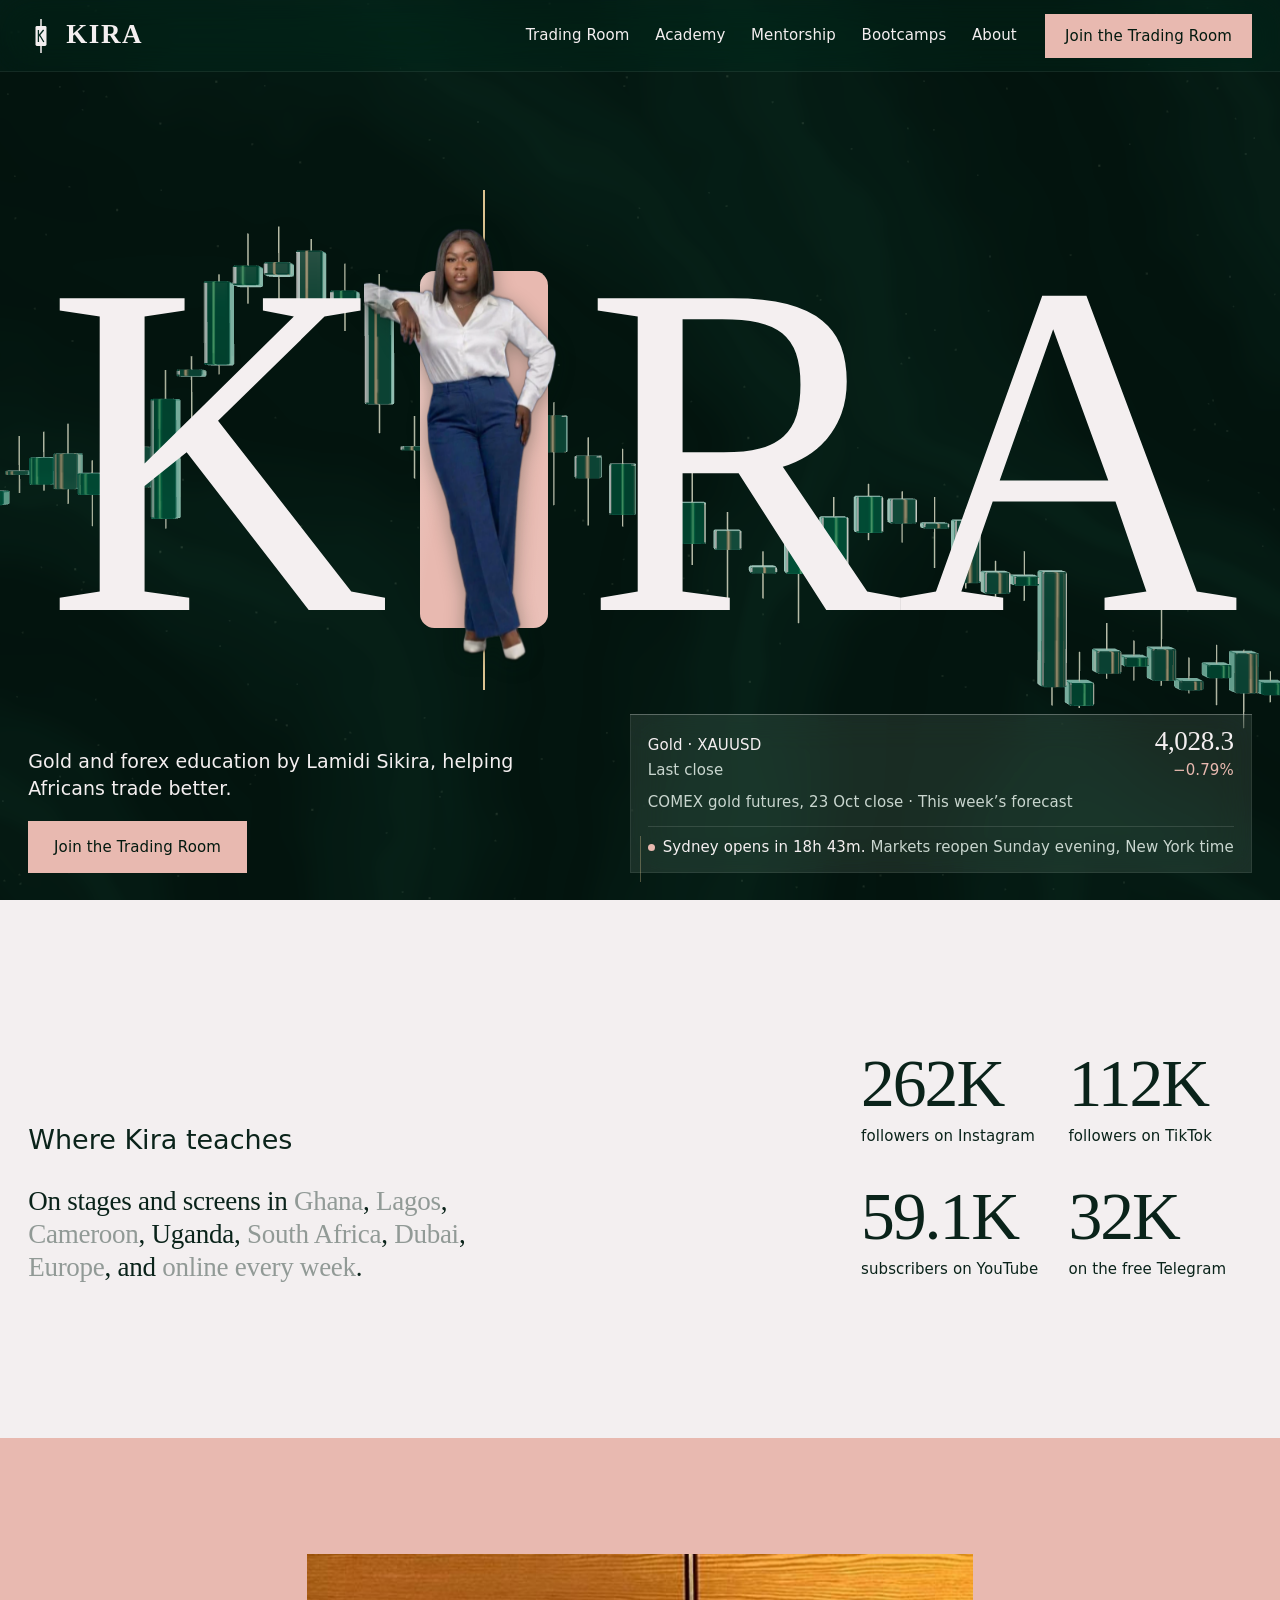
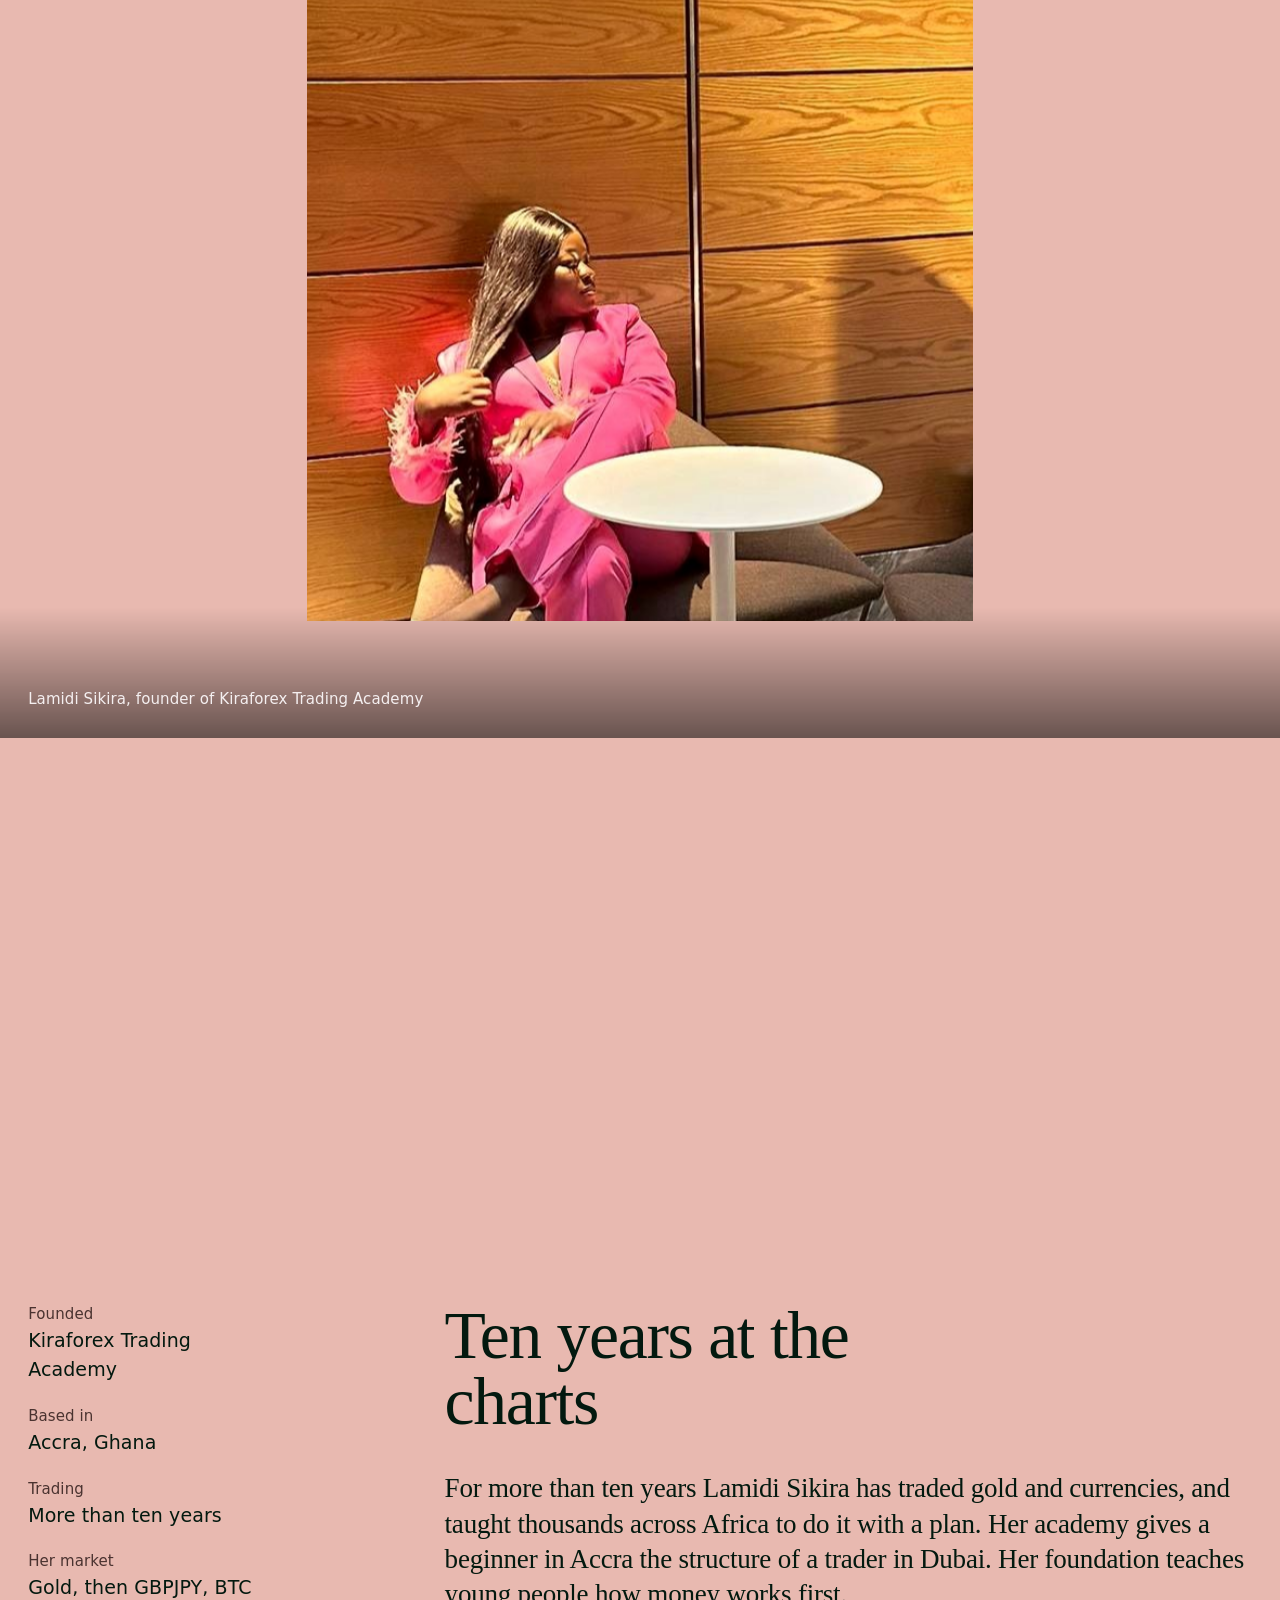
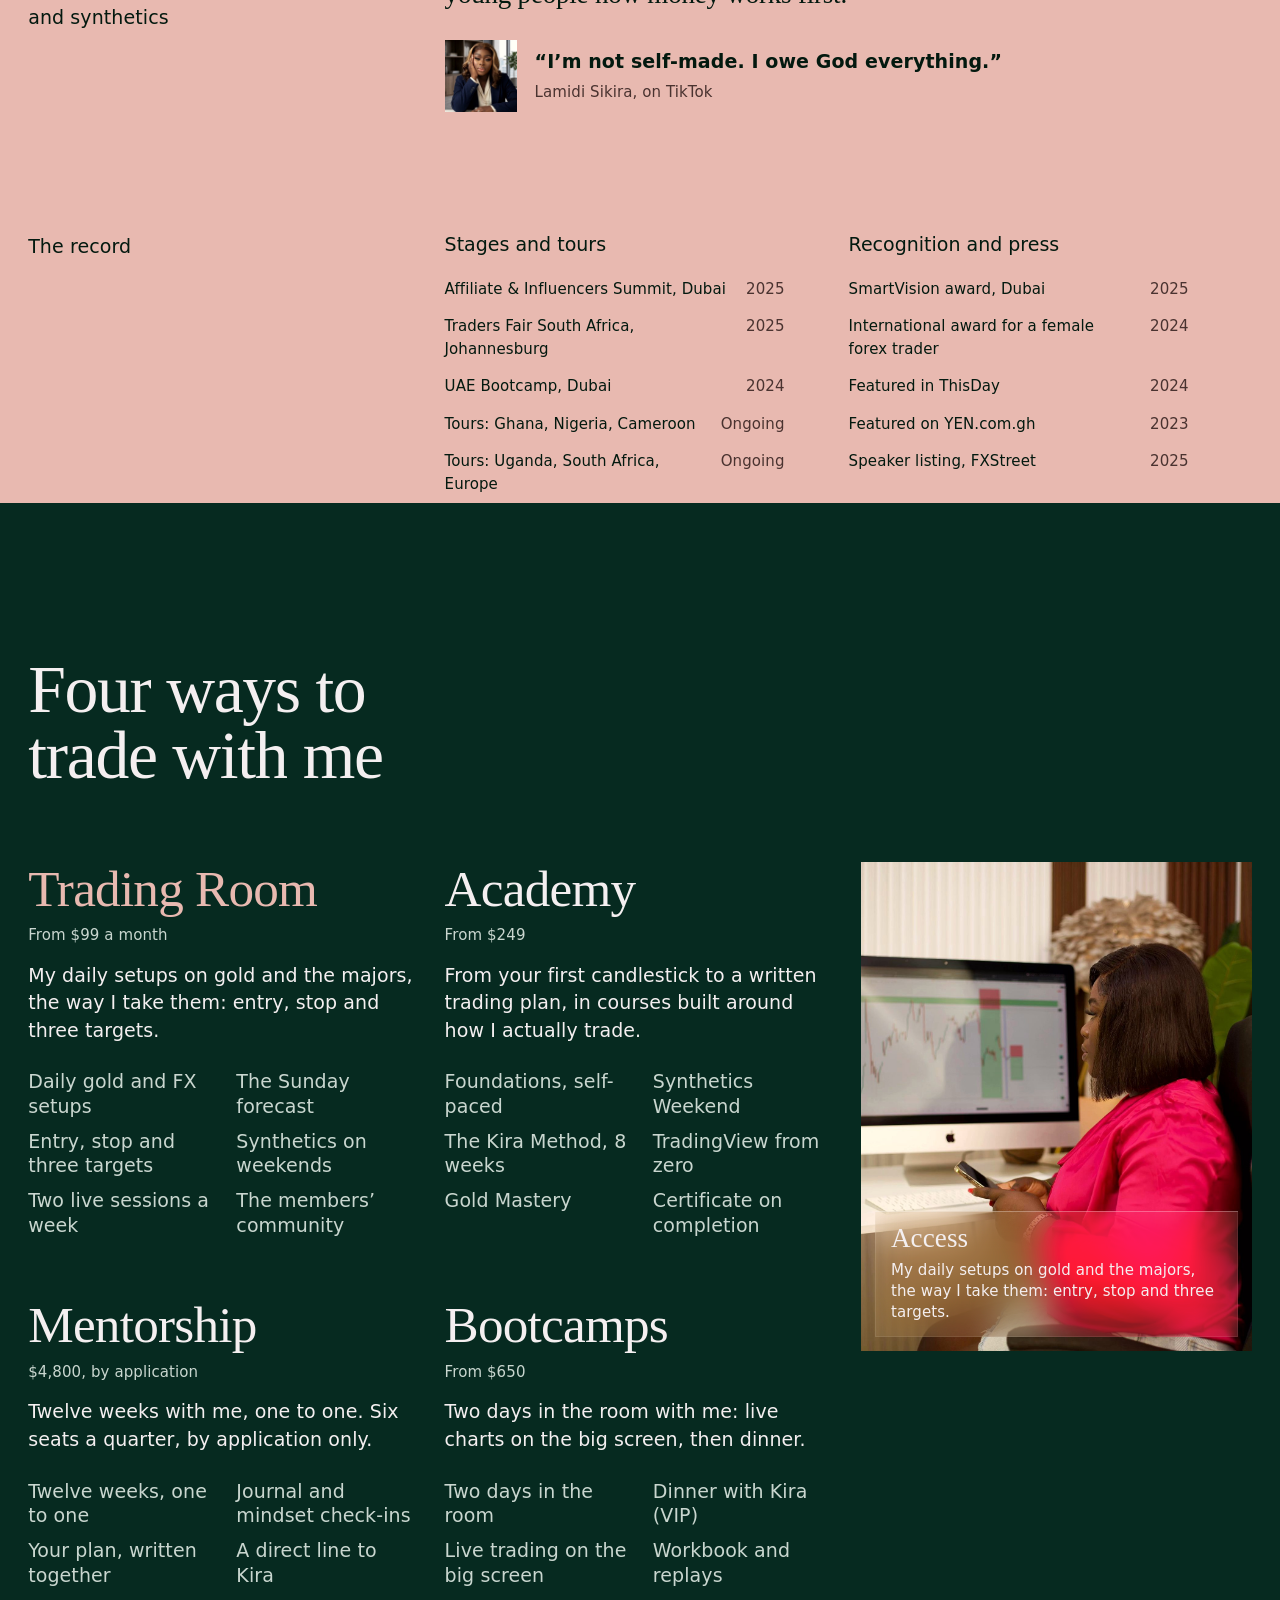
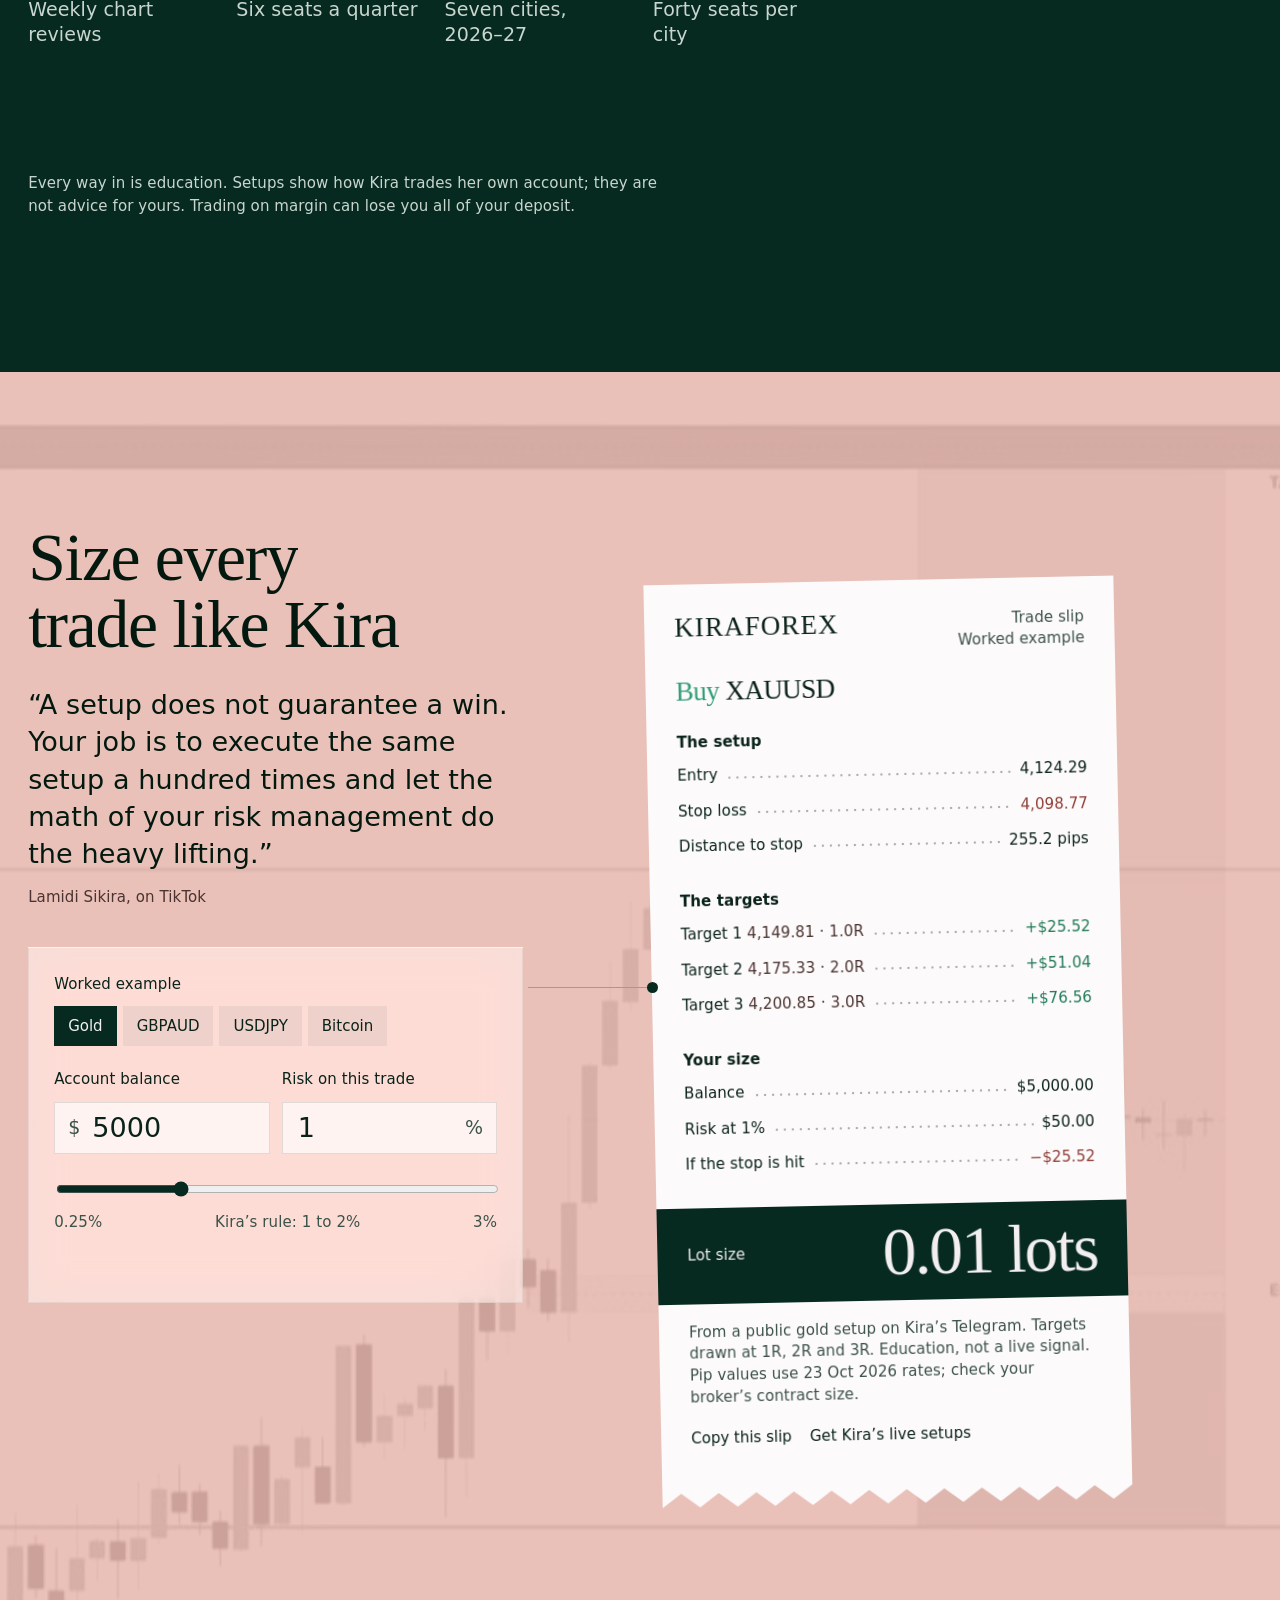
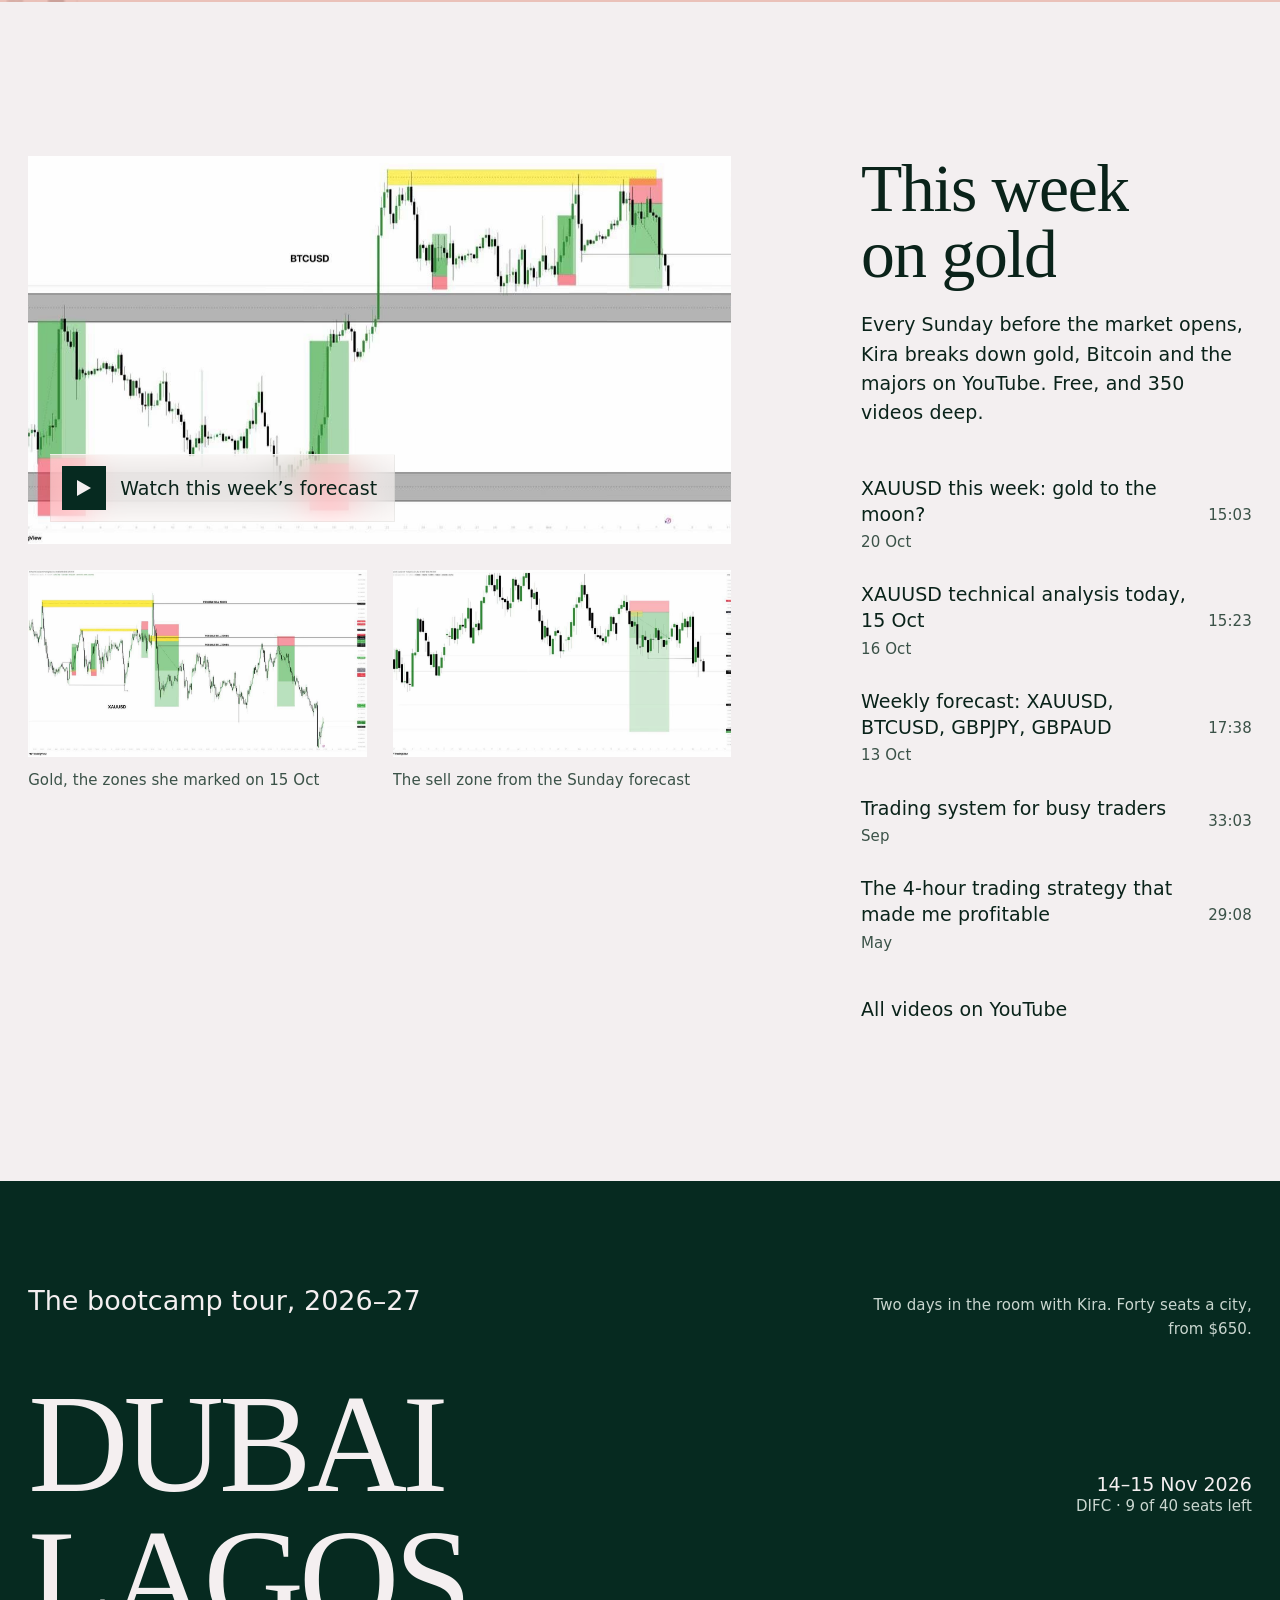
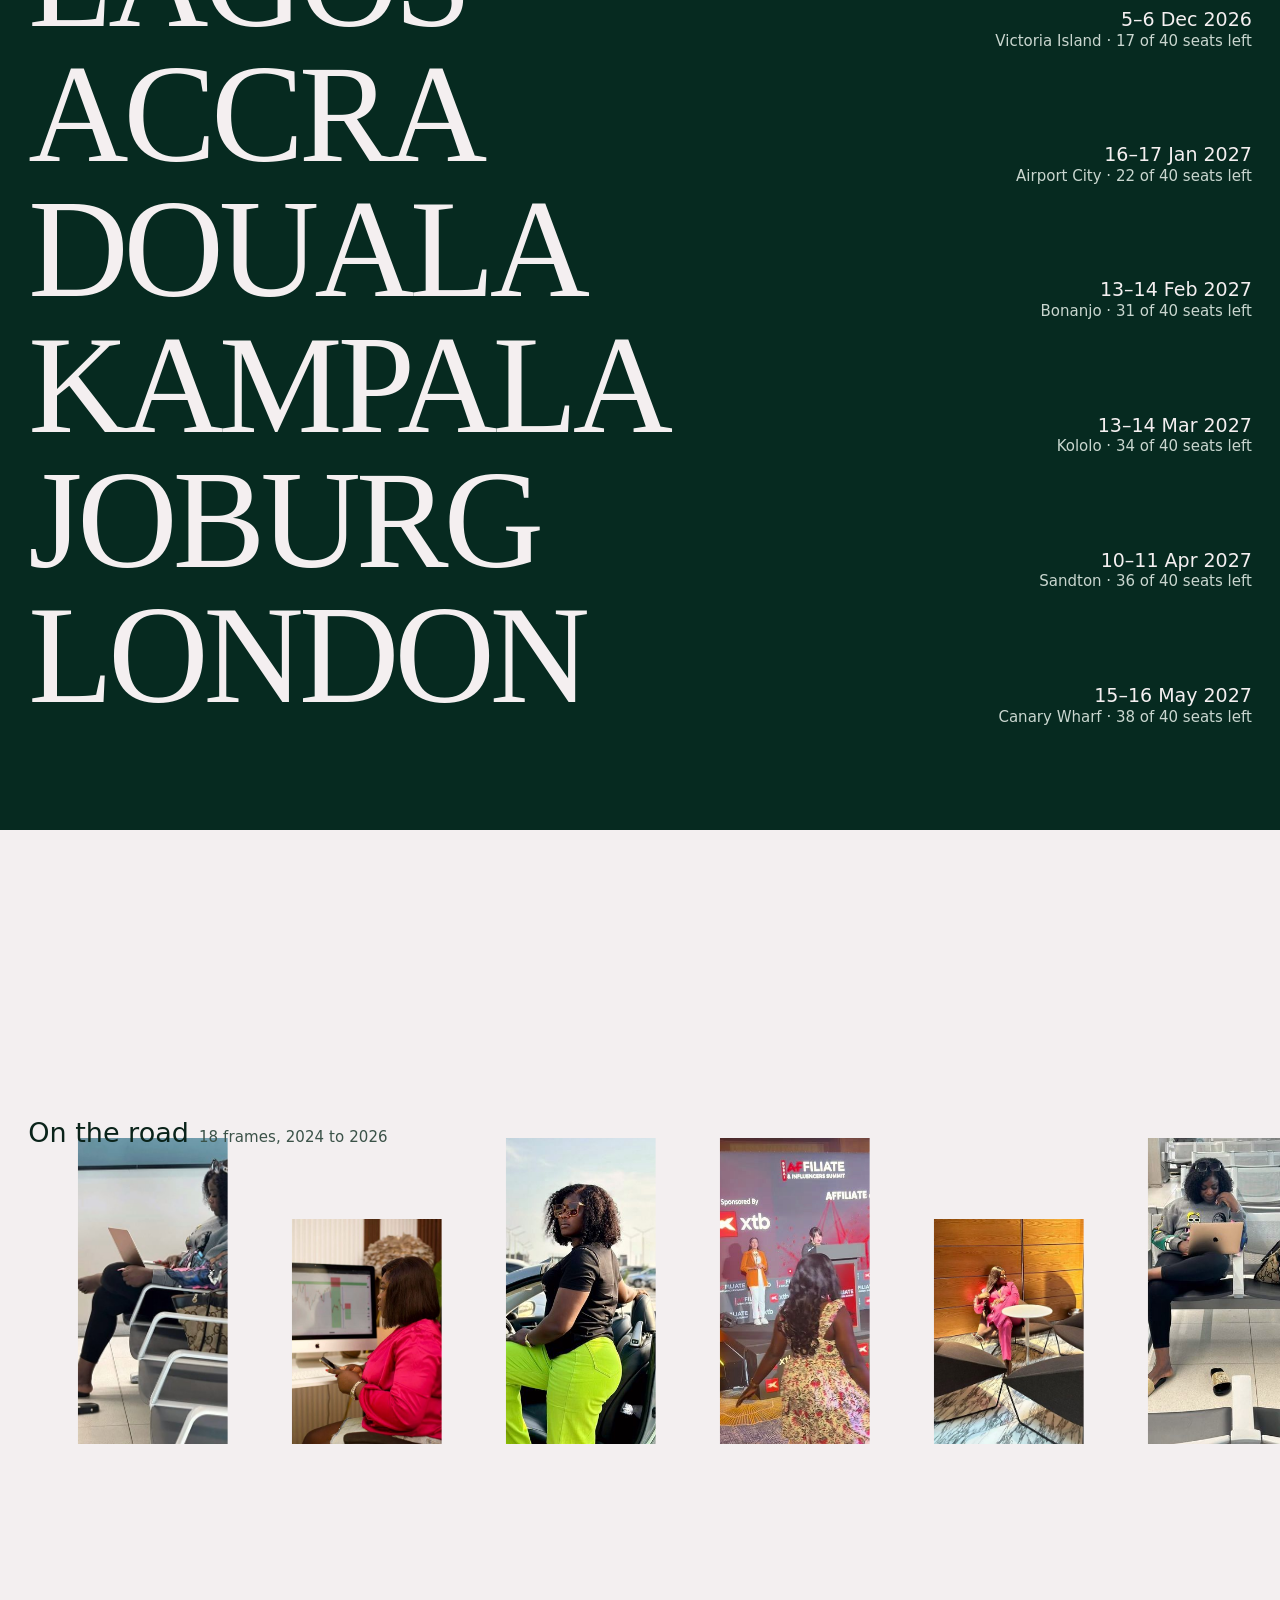
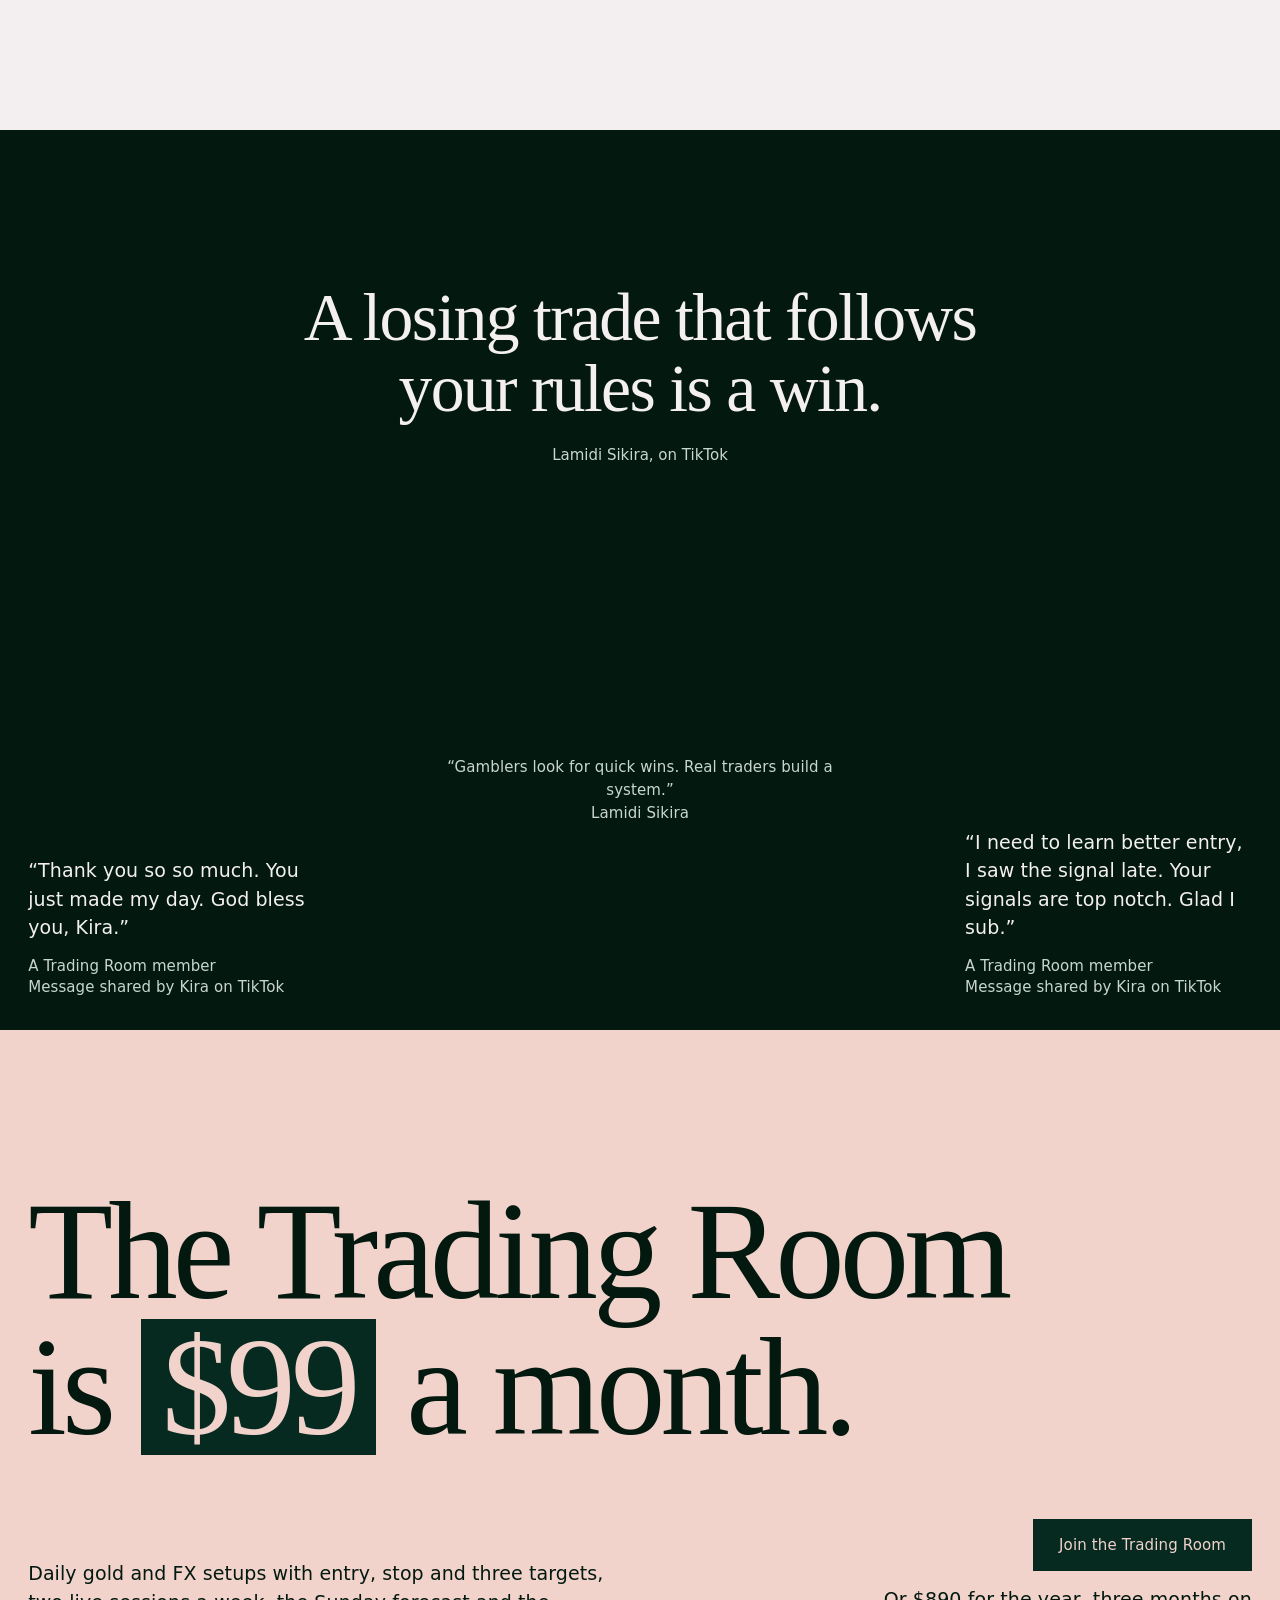
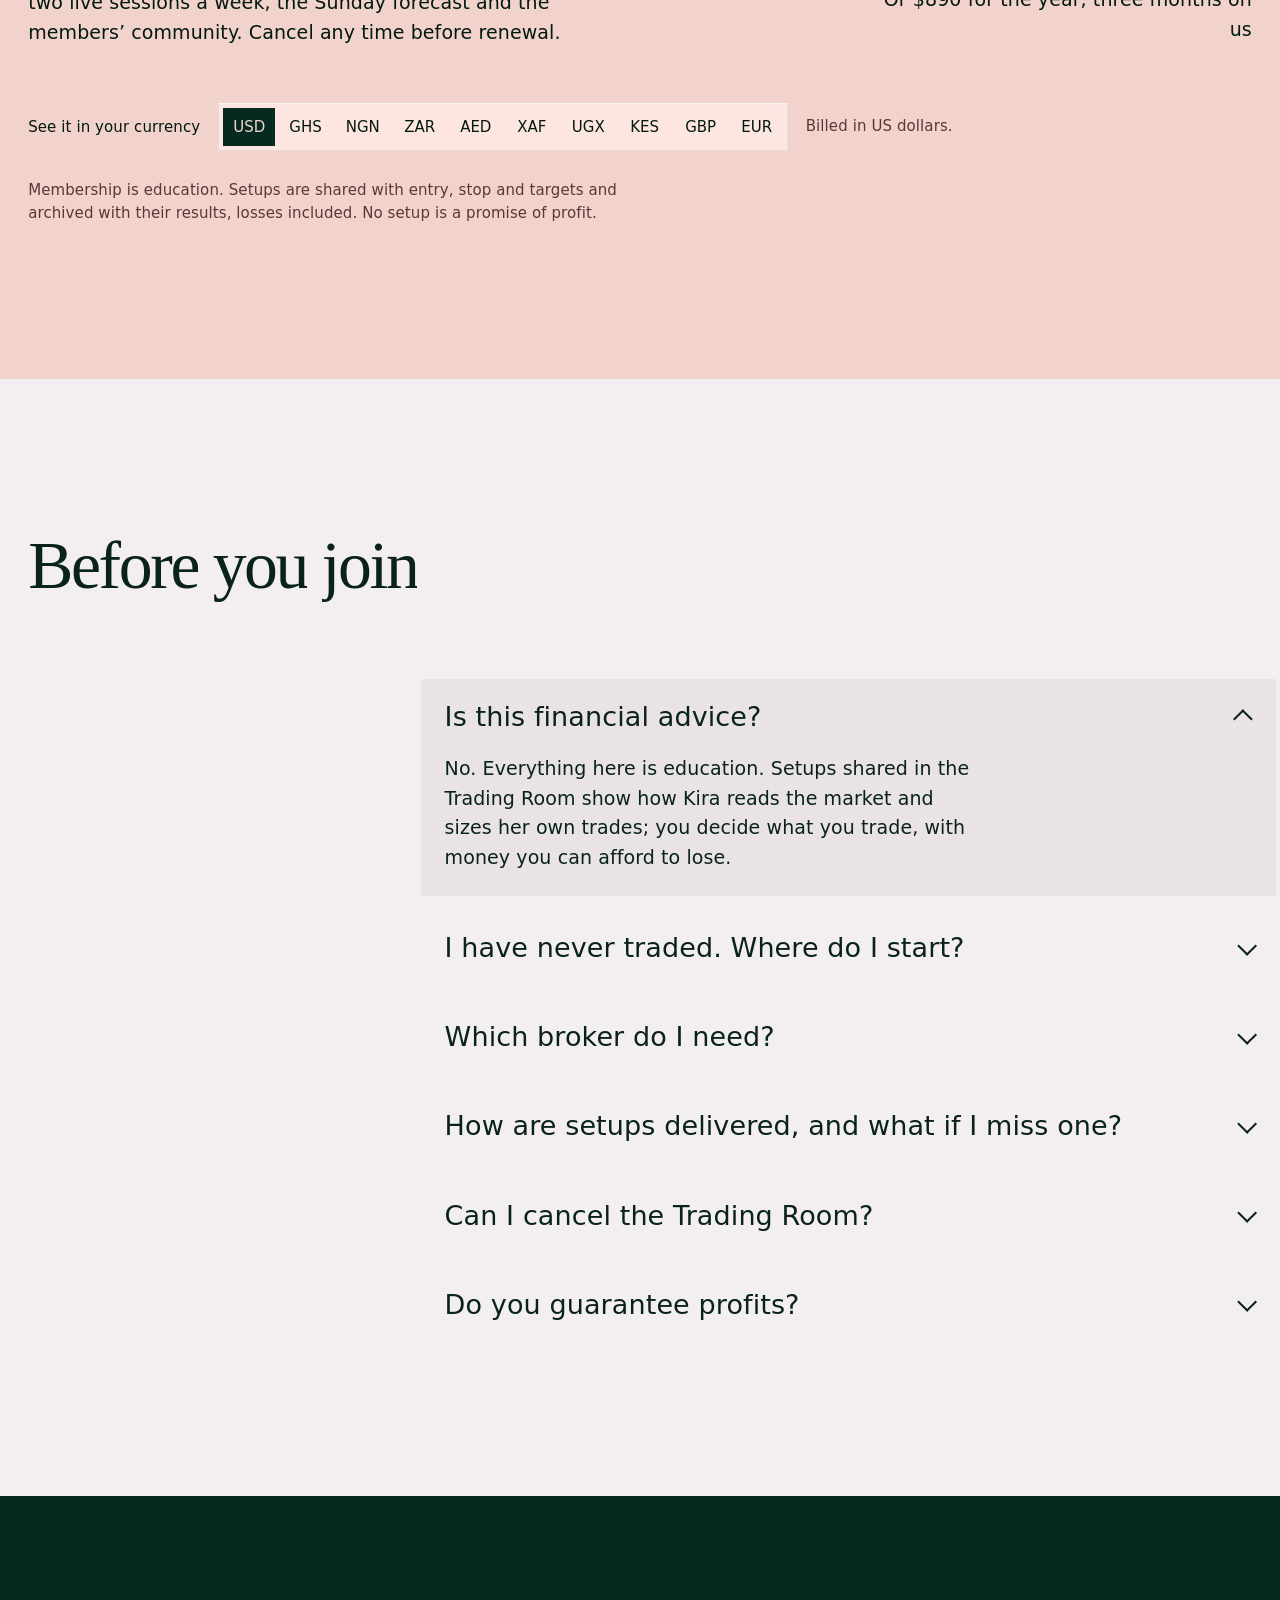
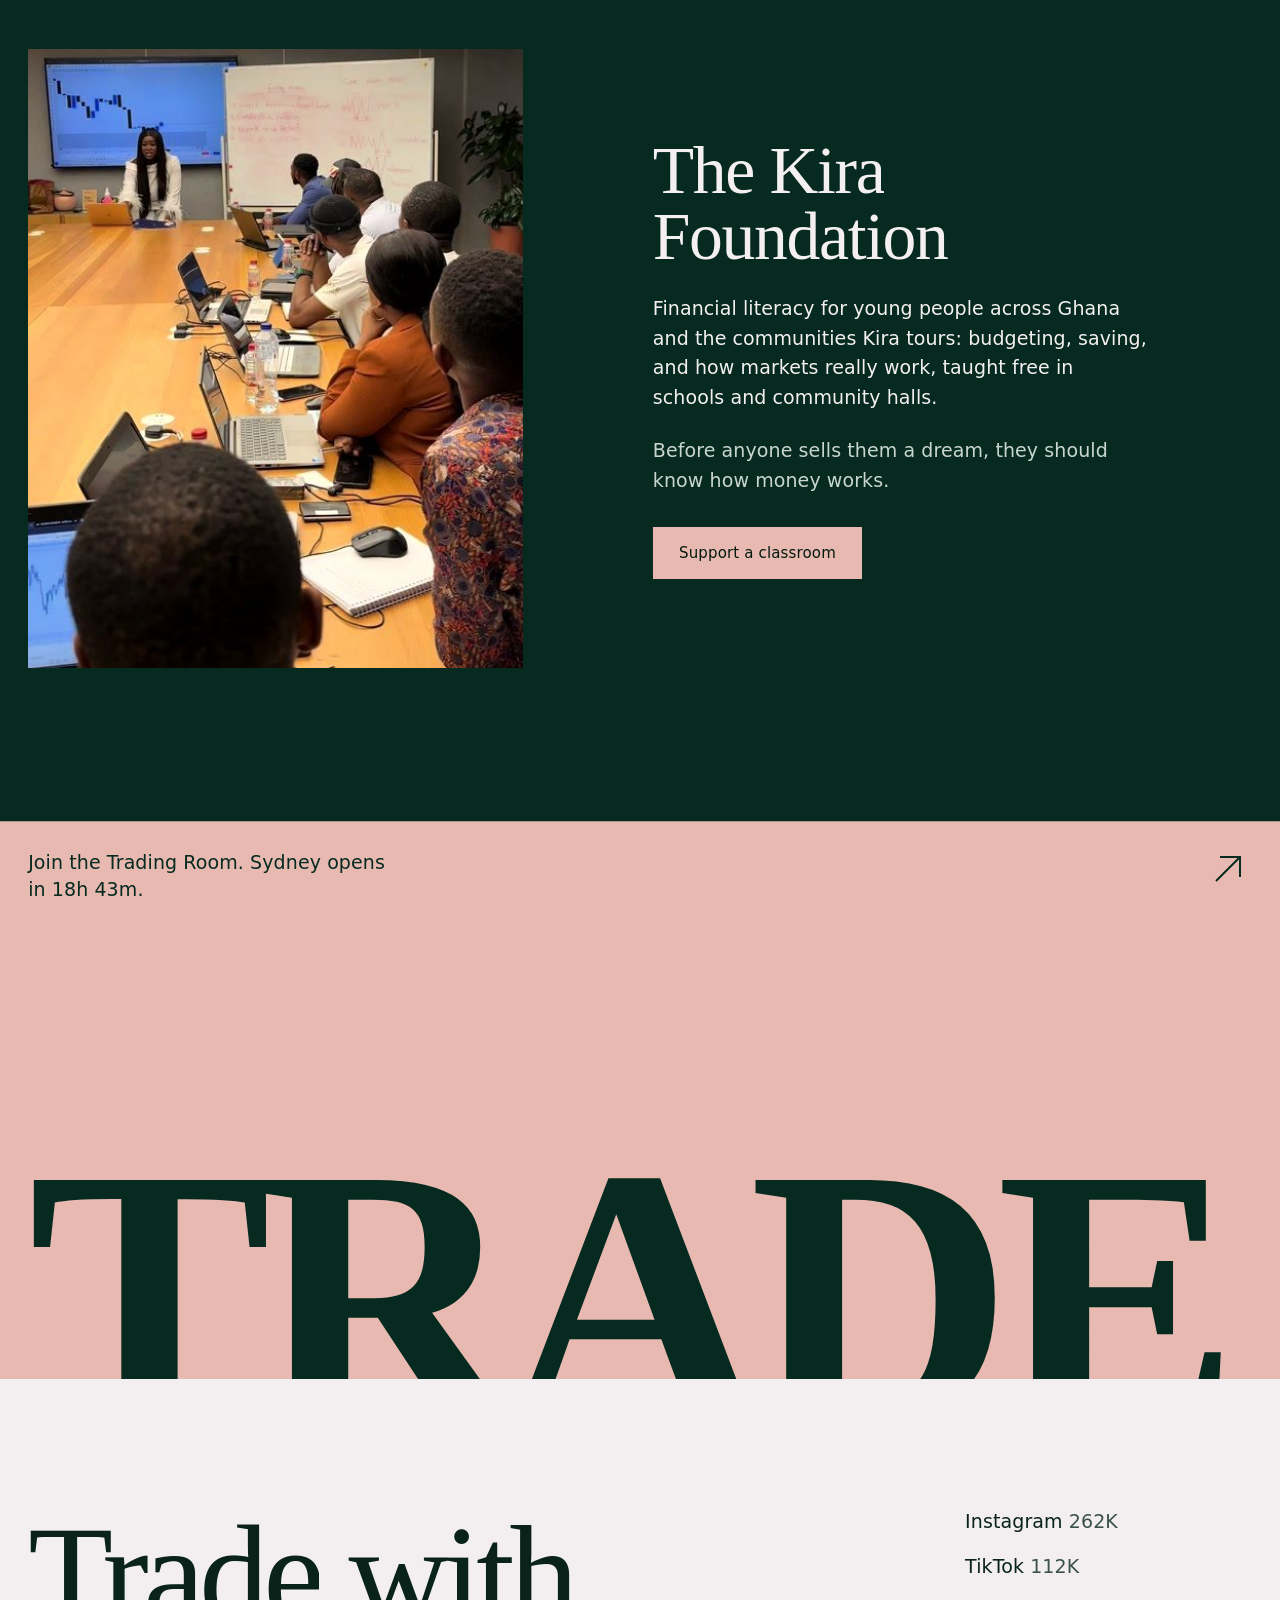
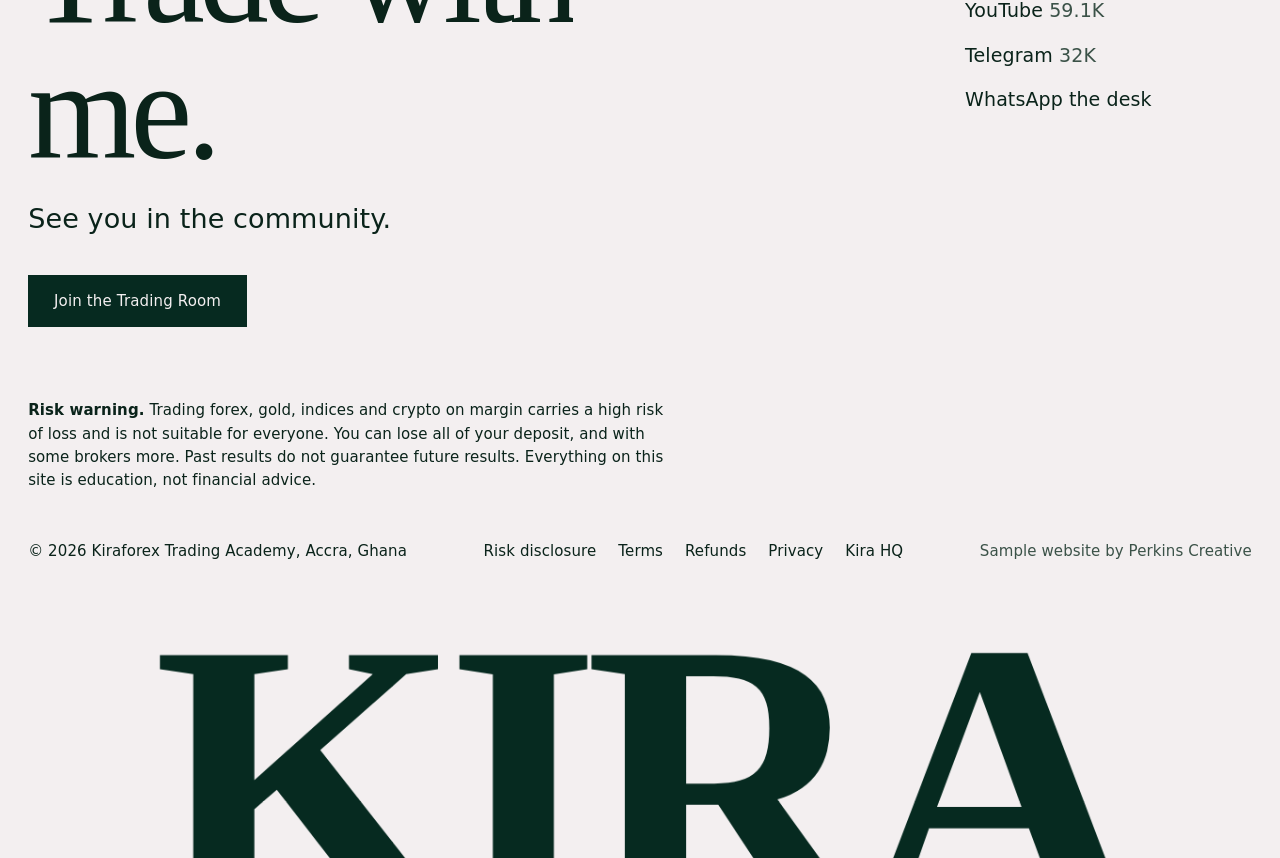
==== index.html @ 9dfaa019 "Kira Forex: luxury forex academy website, student area and owner dashboard Pitch sample for Lamidi S" ====
<!doctype html>
<html lang="en">
<head>
<meta charset="utf-8">
<meta name="viewport" content="width=device-width, initial-scale=1, viewport-fit=cover">
<title>Kira Forex | Lamidi Sikira, gold and forex education</title>
<meta name="description" content="Lamidi Sikira helps Africans trade better. The Trading Room, Kiraforex Trading Academy, one-to-one mentorship and bootcamps from Accra to Dubai.">
<meta name="theme-color" content="#062a20">
<meta name="robots" content="noindex, nofollow">
<link rel="icon" href="assets/icons/favicon.svg" type="image/svg+xml">
<link rel="preload" href="assets/img/full/kira-cutout.webp" as="image">
<link rel="stylesheet" href="assets/css/style.css">
<script>
  /* first visit in this tab: hold the hero for the intro (no flash of the finished frame) */
  (function () { try { var q = location.search; if (/pose/.test(q) || matchMedia('(prefers-reduced-motion: reduce)').matches) return; if (!sessionStorage.getItem('kf.intro')) document.documentElement.classList.add('is-intro'); } catch (e) {} })();
</script>
</head>
<body data-page="home">

<main id="main">

  <!-- HERO: the name as a monument. The I is a candle, and Kira stands in it. -->
  <section class="hero" data-tone="malachite" id="top">
    <canvas class="hero__gl" aria-hidden="true"></canvas>
    <div class="hero__fallback" aria-hidden="true"></div>
    <div class="hero__inner">
      <div class="hero__stage">
        <h1 class="monument" data-monument><span class="l l--k" aria-hidden="true">K</span><span class="i-slot" data-slot><span class="sr-only">I</span><span class="i-slot__wick i-slot__wick--top" data-wick-top></span><span class="i-slot__body" data-body></span><span class="i-slot__wick i-slot__wick--bot" data-wick-bot></span><img class="i-slot__kira" data-kira src="assets/img/full/kira-cutout.webp" alt="" width="502" height="1105" fetchpriority="high"></span><span class="l l--r" aria-hidden="true">R</span><span class="l l--a" aria-hidden="true">A</span></h1>
      </div>
      <div class="hero__bottom">
        <div class="hero__intro" data-hero-part>
          <p>Gold and forex education by Lamidi Sikira, helping Africans trade better.</p>
          <a class="btn" data-magnetic href="trading-room.html#join" style="--b-bg:var(--rose);--b-fg:var(--deep)">Join the Trading Room</a>
        </div>
        <a class="ticker glass pe" href="#forecast" data-hero-part data-ui aria-label="Gold price and this week's forecast">
          <span class="ticker__pair">Gold &middot; XAUUSD</span><span class="ticker__px num" data-tk-px>&nbsp;</span>
          <span class="t-soft">Last close</span><span class="ticker__chg num" data-tk-chg>&nbsp;</span>
          <span class="ticker__src" data-tk-src>&nbsp;</span>
          <span class="ticker__sess" aria-live="polite"><span data-session-a>&nbsp;</span> <span class="t-soft" data-session-b></span></span>
        </a>
      </div>
    </div>
    <div class="hero__photo"><img src="assets/img/full/kira-desk-pink.jpg" alt="Kira at her trading desk, reading a gold chart on a large monitor" width="1301" height="1600" loading="lazy"></div>
    <span class="hero__scroll" aria-hidden="true"></span>
  </section>

  <!-- PROOF: where she teaches, and who follows -->
  <section class="section proof" data-tone="pearl" id="reach">
    <div class="wrap proof__row">
      <div class="proof__text">
        <h2 data-reveal>Where Kira teaches</h2>
        <p class="proof__sentence" data-reveal data-cities>On stages and screens in <span class="c">Ghana</span>, <span class="c">Lagos</span>, <span class="c">Cameroon</span>, <span class="c">Uganda</span>, <span class="c">South Africa</span>, <span class="c">Dubai</span>, <span class="c">Europe</span>, and <span class="c">online every week</span>.</p>
      </div>
      <div class="proof__stats" data-stagger>
        <div class="stat" data-reveal><div class="stat__n num">262K</div><div class="stat__l"><a class="link" href="https://www.instagram.com/kira_forex/" target="_blank" rel="noopener">followers on Instagram</a></div></div>
        <div class="stat" data-reveal><div class="stat__n num">112K</div><div class="stat__l"><a class="link" href="https://www.tiktok.com/@kiraforex" target="_blank" rel="noopener">followers on TikTok</a></div></div>
        <div class="stat" data-reveal><div class="stat__n num">59.1K</div><div class="stat__l"><a class="link" href="https://www.youtube.com/@Kiraforexgh" target="_blank" rel="noopener">subscribers on YouTube</a></div></div>
        <div class="stat" data-reveal><div class="stat__n num">32K</div><div class="stat__l"><a class="link" href="https://t.me/kira_forex" target="_blank" rel="noopener">on the free Telegram</a></div></div>
      </div>
    </div>
  </section>

  <!-- STORY: the lounge opens to the whole screen, then the facts and the record -->
  <section class="story" data-tone="rose" id="story">
    <div class="story__open" data-story>
      <div class="story__frame">
        <figure class="story__pic" data-story-pic><img src="assets/img/full/kira-lounge-pink.jpg" alt="Lamidi Sikira in a pink suit in a wood-panelled lounge with marble floors" width="1440" height="1440" loading="lazy"></figure>
        <p class="story__cap">Lamidi Sikira, founder of Kiraforex Trading Academy</p>
      </div>
    </div>
    <div class="wrap story__body">
      <div class="story__row">
        <dl class="facts" data-stagger>
          <div data-reveal><dt>Founded</dt><dd>Kiraforex Trading Academy</dd></div>
          <div data-reveal><dt>Based in</dt><dd>Accra, Ghana</dd></div>
          <div data-reveal><dt>Trading</dt><dd>More than ten years</dd></div>
          <div data-reveal><dt>Her market</dt><dd>Gold, then GBPJPY, BTC and synthetics</dd></div>
        </dl>
        <div>
          <h2 class="story__h" data-split>Ten years at the charts</h2>
          <p class="story__para" data-reveal>For more than ten years Lamidi Sikira has traded gold and currencies, and taught thousands across Africa to do it with a plan. Her academy gives a beginner in Accra the structure of a trader in Dubai. Her foundation teaches young people how money works first.</p>
          <div class="story__sign" data-reveal><img src="assets/img/thumb/kira-portrait-blazer.jpg" alt="Portrait of Lamidi Sikira in a navy blazer" width="72" height="72" loading="lazy"><div><strong>&ldquo;I&rsquo;m not self-made. I owe God everything.&rdquo;</strong><br><span class="t-soft t-small">Lamidi Sikira, on TikTok</span></div></div>
        </div>
      </div>
      <div class="story__row story__row--rec">
        <div class="rec__word" data-reveal>The record</div>
        <div class="rec__lists" data-stagger>
          <div class="rec__list" data-reveal><h3>Stages and tours</h3><ul data-list="stages"></ul></div>
          <div class="rec__list" data-reveal><h3>Recognition and press</h3><ul data-list="recognition"></ul></div>
        </div>
      </div>
    </div>
  </section>

  <!-- OFFERS: four columns of names; the picture spot answers -->
  <section class="section offers" data-tone="malachite" id="offers">
    <div class="wrap">
      <h2 data-split>Four ways to trade with me</h2>
      <div class="offers__grid" data-offers></div>
      <p class="offers__risk">Every way in is education. Setups show how Kira trades her own account; they are not advice for yours. Trading on margin can lose you all of your deposit.</p>
    </div>
  </section>

  <!-- THE SLIP: the one live thing -->
  <section class="section slip-sec" data-tone="rose" id="size">
    <div class="slip-sec__bg" aria-hidden="true"><img src="assets/img/full/chart-3.jpg" alt="" width="1280" height="692" loading="lazy"></div>
    <div class="wrap grid">
      <div class="slip-sec__copy">
        <h2 data-split>Size every trade like Kira</h2>
        <blockquote data-reveal>&ldquo;A setup does not guarantee a win. Your job is to execute the same setup a hundred times and let the math of your risk management do the heavy lifting.&rdquo;<cite>Lamidi Sikira, on TikTok</cite></blockquote>
        <form class="console glass glass--light" data-slip-form data-reveal onsubmit="return false">
          <div><span class="lbl" id="lbl-pair">Worked example</span><div class="seg" role="group" aria-labelledby="lbl-pair" data-pairs></div></div>
          <div class="two">
            <div><label for="bal">Account balance</label><div class="field"><span>$</span><input id="bal" inputmode="decimal" value="5000" data-bal aria-describedby="bal-hint"></div></div>
            <div><label for="risk">Risk on this trade</label><div class="field"><input id="riskn" inputmode="decimal" value="1" data-risk-n aria-label="Risk percent"><span>%</span></div></div>
          </div>
          <div><input class="range" id="risk" type="range" min="0.25" max="3" step="0.25" value="1" data-risk aria-label="Risk percent slider"><div class="range-row"><span>0.25%</span><span>Kira&rsquo;s rule: 1 to 2%</span><span>3%</span></div></div>
          <p class="console__warn" data-warn aria-live="polite" id="bal-hint"></p>
        </form>
      </div>
      <div class="slip-wrap" data-reveal>
        <div class="slip" data-tilt="4" data-slip data-ui aria-live="polite"></div>
      </div>
    </div>
  </section>

  <!-- FORECAST: her real charts and uploads -->
  <section class="section forecast" data-tone="pearl" id="forecast">
    <div class="wrap grid">
      <div class="forecast__left">
        <a class="forecast__media" href="https://www.youtube.com/@Kiraforexgh/videos" target="_blank" rel="noopener" data-reveal>
          <div class="forecast__chart"><img src="assets/img/full/chart-1.jpg" alt="Kira's marked-up Bitcoin chart from her weekly forecast" width="1280" height="708" loading="lazy"></div>
          <span class="play glass glass--light"><span class="play__btn"><svg width="14" height="16" viewBox="0 0 14 16" aria-hidden="true"><path d="M0 0l14 8-14 8z" fill="currentColor"/></svg></span>Watch this week&rsquo;s forecast</span>
        </a>
        <div class="forecast__thumbs" data-stagger>
          <figure data-reveal><img src="assets/img/full/chart-2.jpg" alt="Gold chart with Kira's buy and sell zones marked" width="1280" height="708" loading="lazy"><figcaption>Gold, the zones she marked on 15 Oct</figcaption></figure>
          <figure data-reveal><img src="assets/img/full/chart-4.jpg" alt="Kira's chart with a sell zone in green and red" width="1280" height="692" loading="lazy"><figcaption>The sell zone from the Sunday forecast</figcaption></figure>
        </div>
      </div>
      <div class="forecast__copy">
        <h2 data-split>This week on gold</h2>
        <p data-reveal>Every Sunday before the market opens, Kira breaks down gold, Bitcoin and the majors on YouTube. Free, and 350 videos deep.</p>
        <ul class="vids" data-vids data-stagger></ul>
        <a class="link forecast__more" href="https://www.youtube.com/@Kiraforexgh" target="_blank" rel="noopener">All videos on YouTube</a>
      </div>
    </div>
  </section>

  <!-- TOUR: one city per poster line -->
  <section class="tour" data-tone="malachite" id="tour">
    <div class="wrap">
      <div class="tour__head"><h2 data-reveal>The bootcamp tour, 2026&ndash;27</h2><p data-reveal>Two days in the room with Kira. Forty seats a city, from <span data-usd="650">$650</span>.</p></div>
      <ol class="poster" data-poster></ol>
      <p class="tour__note">Two days in the room with Kira. Forty seats a city, from <span data-usd="650">$650</span>.</p>
    </div>
  </section>

  <!-- ON THE ROAD -->
  <section class="road" data-tone="pearl" id="road">
    <div class="road__title"><h2>On the road</h2><span data-road-count></span></div>
    <div class="road__strip" data-road tabindex="0" aria-label="Photographs of Kira on the road. Scroll sideways."></div>
  </section>

  <!-- VOICES -->
  <section class="voices" data-tone="deep" id="voices">
    <figure class="voices__lead" data-reveal><h2>A losing trade that follows your rules is a win.</h2><figcaption>Lamidi Sikira, on TikTok</figcaption></figure>
    <div class="voices__corners" data-voices></div>
  </section>

  <!-- PRICE: one plan as a sentence -->
  <section class="section price" data-tone="blush" id="price">
    <div class="wrap">
      <h2 class="price__h" data-reveal>The Trading Room is <span class="price__fig" data-usd="99">$99</span> a month.</h2>
      <div class="price__row">
        <p class="price__inc" data-reveal>Daily gold and FX setups with entry, stop and three targets, two live sessions a week, the Sunday forecast and the members&rsquo; community. Cancel any time before renewal.</p>
        <div class="price__act" data-reveal><a class="btn" data-magnetic href="trading-room.html#join">Join the Trading Room</a><a class="link" href="trading-room.html#plans">Or <span data-usd="890">$890</span> for the year, three months on us</a></div>
        <div class="price__ccy"><span class="lbl">See it in your currency</span><div class="ccy glass glass--light" role="group" aria-label="Currency"></div><span class="t-small t-soft" data-ccy-note></span></div>
        <p class="price__fine">Membership is education. Setups are shared with entry, stop and targets and archived with their results, losses included. No setup is a promise of profit.</p>
      </div>
    </div>
  </section>

  <!-- FAQ -->
  <section class="section faq" data-tone="pearl" id="faq">
    <div class="wrap">
      <h2 data-split>Before you join</h2>
      <div class="faq__list"><div data-faq></div></div>
    </div>
  </section>

  <!-- FOUNDATION -->
  <section class="section found" data-tone="malachite" id="foundation">
    <div class="wrap grid">
      <figure class="found__pic" data-reveal><img src="assets/img/full/bootcamp-uae.jpg" alt="Kira teaching a room of traders at the UAE bootcamp" width="540" height="768" loading="lazy"></figure>
      <div class="found__copy">
        <h2 data-split>The Kira Foundation</h2>
        <p data-reveal>Financial literacy for young people across Ghana and the communities Kira tours: budgeting, saving, and how markets really work, taught free in schools and community halls.</p>
        <p data-reveal class="t-soft">Before anyone sells them a dream, they should know how money works.</p>
        <a class="btn" data-magnetic href="about.html#foundation" style="--b-bg:var(--rose);--b-fg:var(--deep)" data-reveal>Support a classroom</a>
      </div>
    </div>
  </section>

  <!-- CTA: one word -->
  <a class="cta" href="trading-room.html#join" data-tone="rose" aria-label="Join the Trading Room">
    <span class="cta__line"><span>Join the Trading Room.</span> <span data-cta-session></span></span>
    <span class="cta__arrow">
      <svg viewBox="0 0 48 48" fill="none" aria-hidden="true"><path d="M12 36L36 12M16 12h20v20" stroke="currentColor" stroke-width="2"/></svg>
    </span>
    <span class="cta__word" aria-hidden="true">TRADE</span>
  </a>

  <div data-footer></div>
</main>

<script src="assets/vendor/gsap.min.js"></script>
<script src="assets/vendor/ScrollTrigger.min.js"></script>
<script src="assets/vendor/lenis.min.js"></script>
<script src="assets/vendor/three.min.js"></script>
<script src="assets/js/data.js"></script>
<script src="assets/js/site.js"></script>
<script src="assets/js/hero3d.js"></script>
<script src="assets/js/slip.js"></script>
<script src="assets/js/desk.js"></script>
<script src="assets/js/home.js"></script>
</body>
</html>
---- assets/css/style.css ----
/* =========================================================================
   Kira Forex: design system
   Malachite and rose quartz, set in Bodoni Moda and Jost.
   Signature motif: the candle. The I in KIRA is a candle body with a wick.
   ========================================================================= */

@font-face { font-family: "Bodoni Moda"; src: url("../fonts/bodoni-moda-var.woff2") format("woff2"); font-weight: 400 900; font-style: normal; font-display: swap; }
@font-face { font-family: "Bodoni Moda"; src: url("../fonts/bodoni-moda-var-italic.woff2") format("woff2"); font-weight: 400 900; font-style: italic; font-display: swap; }
@font-face { font-family: "Jost"; src: url("../fonts/jost-var.woff2") format("woff2"); font-weight: 300 700; font-style: normal; font-display: swap; }

:root {
  /* colour: malachite, rose quartz, pearl; champagne only for wicks and light */
  --malachite: #062a20;
  --malachite-2: #0a3528;
  --malachite-3: #104332;
  --deep: #03190f;
  --emerald: #2f9e74;
  --rose: #e8b9b0;
  --rose-2: #f1d3cc;
  --rose-ink: #8e3e36;
  --pearl: #f3eff0;
  --pearl-2: #e9e3e5;
  --paper: #fdfafb;
  --ink: #0a231a;
  --ink-soft: #3b5248;
  --on-dark: #f4eff0;
  --on-dark-soft: #c9d6cf;
  --champagne: #dcc391;
  --champagne-2: #b9995f;

  /* roles, switched per section by data-tone */
  --bg: var(--pearl);
  --fg: var(--ink);
  --fg-soft: var(--ink-soft);
  --accent: var(--malachite);
  --accent-ink: var(--pearl);

  /* type */
  --display: "Bodoni Moda", "Didot", "Bodoni 72", Georgia, serif;
  --text: "Jost", "Futura", "Century Gothic", system-ui, sans-serif;
  --step-small: 0.9375rem;
  --step-body: clamp(1.0625rem, 1rem + 0.25vw, 1.1875rem);
  --step-lead: clamp(1.25rem, 1.05rem + 0.8vw, 1.75rem);
  --step-head: clamp(2.375rem, 1.35rem + 3.6vw, 4.75rem);
  --step-poster: clamp(4rem, 1rem + 9.6vw, 10.5rem);

  /* space */
  --m: clamp(20px, 2.2vw, 32px);           /* the one page margin */
  --gap: clamp(20px, 2vw, 32px);
  --section: clamp(96px, 12vw, 200px);
  --nav-h: 72px;

  /* motion */
  --ease-out: cubic-bezier(.16, 1, .3, 1);
  --ease-io: cubic-bezier(.76, 0, .24, 1);
  --ease-soft: cubic-bezier(.22, .61, .36, 1);
}

/* ---------- reset ---------- */
*, *::before, *::after { box-sizing: border-box; }
html { -webkit-text-size-adjust: 100%; text-size-adjust: 100%; scroll-behavior: auto; }
html.lenis, html.lenis body { height: auto; }
.lenis.lenis-smooth { scroll-behavior: auto !important; }
body { margin: 0; background: var(--malachite); color: var(--fg); font-family: var(--text); font-size: var(--step-body); line-height: 1.55; font-weight: 400; letter-spacing: 0.005em; -webkit-font-smoothing: antialiased; -moz-osx-font-smoothing: grayscale; text-rendering: optimizeLegibility; overflow-x: hidden; }
img, svg, video, canvas { display: block; max-width: 100%; }
img { height: auto; }
a { color: inherit; text-decoration: none; }
button, input, select, textarea { font: inherit; color: inherit; }
button { cursor: pointer; background: none; border: 0; padding: 0; }
h1, h2, h3, h4, p, blockquote, figure, ul, ol, dl, dd { margin: 0; padding: 0; }
figure { overflow: hidden; }
ul, ol { list-style: none; }
[hidden] { display: none !important; }
::selection { background: var(--rose); color: var(--malachite); }
:focus-visible { outline: 2px solid var(--champagne); outline-offset: 3px; }
.sr-only { position: absolute !important; width: 1px; height: 1px; padding: 0; margin: -1px; overflow: hidden; clip: rect(0 0 0 0); white-space: nowrap; border: 0; }
.skip { position: fixed; left: var(--m); top: -60px; z-index: 300; background: var(--pearl); color: var(--ink); padding: 12px 16px; transition: top .2s; }
.skip:focus { top: 12px; }

/* ---------- tones: each section sets its own field ---------- */
[data-tone="pearl"]   { --bg: var(--pearl);     --fg: var(--ink);     --fg-soft: var(--ink-soft);    --accent: var(--malachite); --accent-ink: var(--pearl); }
[data-tone="paper"]   { --bg: var(--pearl-2);   --fg: var(--ink);     --fg-soft: var(--ink-soft);    --accent: var(--malachite); --accent-ink: var(--pearl); }
[data-tone="rose"]    { --bg: var(--rose);      --fg: var(--deep);    --fg-soft: #4a3330;            --accent: var(--malachite); --accent-ink: var(--rose-2); }
[data-tone="blush"]   { --bg: var(--rose-2);    --fg: var(--deep);    --fg-soft: #573a36;            --accent: var(--malachite); --accent-ink: var(--rose-2); }
[data-tone="malachite"] { --bg: var(--malachite); --fg: var(--on-dark); --fg-soft: var(--on-dark-soft); --accent: var(--rose); --accent-ink: var(--malachite); }
[data-tone="deep"]    { --bg: var(--deep);      --fg: var(--on-dark); --fg-soft: var(--on-dark-soft); --accent: var(--rose); --accent-ink: var(--deep); }
[data-tone] { background-color: var(--bg); color: var(--fg); }

/* ---------- layout ---------- */
.wrap { padding-left: var(--m); padding-right: var(--m); }
.grid { display: grid; grid-template-columns: repeat(12, minmax(0, 1fr)); column-gap: var(--gap); }
.section { position: relative; padding-top: var(--section); padding-bottom: var(--section); }

/* ---------- type ---------- */
.t-display, h1, h2, h3 { font-family: var(--display); font-weight: 500; font-optical-sizing: auto; letter-spacing: -0.02em; line-height: 0.98; }
.t-head { font-size: var(--step-head); letter-spacing: -0.03em; line-height: 0.96; text-wrap: balance; }
.t-lead { font-size: var(--step-lead); line-height: 1.38; letter-spacing: -0.005em; }
.t-body { font-size: var(--step-body); }
.t-small { font-size: var(--step-small); line-height: 1.45; }
.t-soft { color: var(--fg-soft); }
.num { font-variant-numeric: tabular-nums lining-nums; font-feature-settings: "tnum" 1, "lnum" 1; }
.measure { max-width: 40ch; }
p + p { margin-top: 1em; }

/* ---------- buttons ---------- */
.btn { --b-bg: var(--accent); --b-fg: var(--accent-ink); position: relative; display: inline-flex; align-items: center; justify-content: center; gap: 12px; min-height: 52px; padding: 0 26px; background: var(--b-bg); color: var(--b-fg); font-family: var(--text); font-size: var(--step-small); font-weight: 500; letter-spacing: 0.01em; line-height: 1; white-space: nowrap; isolation: isolate; overflow: hidden; transition: color .45s var(--ease-out), transform .45s var(--ease-out); will-change: transform; }
.btn::before { content: ""; position: absolute; inset: 0; z-index: -1; background: var(--champagne); transform: scaleY(0); transform-origin: 50% 100%; transition: transform .55s var(--ease-out); }
.btn:hover::before, .btn:focus-visible::before { transform: scaleY(1); }
.btn:hover, .btn:focus-visible { color: var(--deep); }
.btn:active { transform: scale(.98); }
.btn .wick { width: 1px; height: 18px; background: currentColor; opacity: .6; }
.btn--ghost { --b-bg: transparent; --b-fg: var(--fg); box-shadow: inset 0 0 0 1.5px currentColor; } /* taste-skill-ignore: glass, form fields, floating paper or photo scrim, by design */
.btn--ghost::before { background: var(--fg); }
.btn--ghost:hover, .btn--ghost:focus-visible { color: var(--bg); }
.btn--full { width: 100%; }
.link { position: relative; display: inline-block; padding-bottom: 3px; }
.link::after { content: ""; position: absolute; left: 0; right: 0; bottom: 0; height: 1.5px; background: currentColor; transform: scaleX(0); transform-origin: 0 50%; transition: transform .5s var(--ease-out); }
.link:hover::after, .link:focus-visible::after, .link--on::after, .link[aria-current="page"]::after { transform: scaleX(1); }

/* ---------- glass: a material, used on the nav, the slip console, chips and the desk ---------- */
.glass { position: relative; background: rgba(246, 239, 233, 0.10); -webkit-backdrop-filter: blur(18px) saturate(150%); backdrop-filter: blur(18px) saturate(150%); box-shadow: inset 0 1px 0 rgba(255,255,255,.22), inset 0 0 0 1px rgba(255,255,255,.08); isolation: isolate; } /* taste-skill-ignore: glass, form fields, floating paper or photo scrim, by design */
.glass--light { background: rgba(255, 250, 247, 0.52); box-shadow: inset 0 1px 0 rgba(255,255,255,.7), inset 0 0 0 1px rgba(10,35,26,.06); } /* taste-skill-ignore: glass, form fields, floating paper or photo scrim, by design */
.glass::after { content: ""; position: absolute; inset: 0; pointer-events: none; z-index: 2; background: radial-gradient(240px circle at var(--mx, 50%) var(--my, -40%), rgba(255,255,255,.22), transparent 60%); opacity: 0; transition: opacity .5s var(--ease-soft); mix-blend-mode: soft-light; } /* taste-skill-ignore: glass, form fields, floating paper or photo scrim, by design */
.glass:hover::after, .glass.is-lit::after { opacity: 1; }

/* =========================================================================
   NAV: one steady frosted bar. It never hides on scroll.
   ========================================================================= */
.nav { position: fixed; inset: 0 0 auto 0; z-index: 90; height: var(--nav-h); display: flex; align-items: center; gap: 28px; padding: 0 var(--m); color: var(--on-dark); background: rgba(6, 42, 32, 0.34); -webkit-backdrop-filter: blur(20px) saturate(160%); backdrop-filter: blur(20px) saturate(160%); box-shadow: inset 0 -1px 0 rgba(255,255,255,.07); transition: background-color .5s var(--ease-soft), color .5s var(--ease-soft), box-shadow .5s; } /* taste-skill-ignore: glass, form fields, floating paper or photo scrim, by design */
.nav[data-tone-nav="light"] { color: var(--ink); background: rgba(246, 241, 238, 0.62); box-shadow: inset 0 -1px 0 rgba(10,35,26,.07); } /* taste-skill-ignore: glass, form fields, floating paper or photo scrim, by design */
.nav[data-tone-nav="rose"] { color: var(--deep); background: rgba(241, 211, 204, 0.58); box-shadow: inset 0 -1px 0 rgba(10,35,26,.07); } /* taste-skill-ignore: glass, form fields, floating paper or photo scrim, by design */
.brand { display: inline-flex; align-items: center; gap: 12px; flex: none; }
.brand__mark { width: 26px; height: 34px; color: currentColor; }
.brand__word { font-family: var(--display); font-size: var(--step-lead); font-weight: 600; letter-spacing: 0.06em; line-height: 1; }
.brand__sub { font-size: var(--step-small); opacity: .8; letter-spacing: .01em; margin-top: 2px; }
.nav__links { display: flex; gap: clamp(16px, 2vw, 32px); margin-left: auto; font-size: var(--step-small); }
.nav__links a { padding: 8px 0; }
.nav__cta { flex: none; min-height: 44px; padding: 0 20px; font-size: var(--step-small); }
.nav[data-tone-nav="light"] .nav__cta, .nav[data-tone-nav="rose"] .nav__cta { --b-bg: var(--malachite); --b-fg: var(--pearl); }
.nav .nav__cta { --b-bg: var(--rose); --b-fg: var(--deep); }
.nav__menu { display: none; margin-left: auto; min-height: 44px; padding: 0 4px; font-size: var(--step-body); }
.nav__menu .bars { display: inline-block; width: 22px; height: 10px; margin-left: 10px; vertical-align: middle; background: linear-gradient(currentColor, currentColor) 0 0 / 100% 1.5px no-repeat, linear-gradient(currentColor, currentColor) 0 100% / 70% 1.5px no-repeat; } /* taste-skill-ignore: glass, form fields, floating paper or photo scrim, by design */

.drawer { position: fixed; inset: 0; z-index: 120; display: none; flex-direction: column; padding: calc(var(--nav-h) + 24px) var(--m) 28px; background: rgba(3, 25, 15, 0.82); -webkit-backdrop-filter: blur(24px) saturate(140%); backdrop-filter: blur(24px) saturate(140%); color: var(--on-dark); opacity: 0; visibility: hidden; transition: opacity .45s var(--ease-soft), visibility 0s .45s; }
.drawer.is-show { display: flex; }
.drawer.is-open { opacity: 1; visibility: visible; transition: opacity .45s var(--ease-soft); }
.drawer__close { position: absolute; top: 14px; right: var(--m); min-height: 44px; font-size: var(--step-body); }
.drawer a.big { font-family: var(--display); font-size: var(--step-head); line-height: 1.05; letter-spacing: -0.02em; padding: 4px 0; display: block; }
.drawer__foot { margin-top: auto; display: grid; gap: 14px; }

/* =========================================================================
   HERO: KIRA as a monument. The I is a candle; Kira stands in it.
   ========================================================================= */
.hero { position: relative; min-height: 100svh; overflow: hidden; background: var(--malachite); color: var(--on-dark); isolation: isolate; }
.hero__gl { position: absolute; inset: 0; z-index: 0; width: 100%; height: 100%; }
.hero__fallback { position: absolute; inset: 0; z-index: 0; }
.hero__fallback svg { width: 100%; height: 100%; }
.hero__inner { position: relative; z-index: 2; min-height: 100svh; display: grid; grid-template-columns: minmax(0, 1fr); grid-template-rows: 1fr auto; padding: calc(var(--nav-h) + clamp(12px, 2vh, 28px)) var(--m) clamp(20px, 3vh, 32px); pointer-events: none; }
.hero__inner a, .hero__inner button, .hero__inner .pe { pointer-events: auto; }
.hero__top { display: flex; justify-content: space-between; align-items: flex-start; gap: 24px; }
.hero__intro { max-width: 44ch; }
.hero__intro p { font-size: var(--step-body); line-height: 1.45; color: var(--on-dark); }
.hero__intro .btn { margin-top: 18px; }
.hero__session { text-align: right; font-size: var(--step-small); line-height: 1.45; }
.hero__session strong { font-weight: 500; display: block; }
.hero__session .dot { display: inline-block; width: 7px; height: 7px; border-radius: 50%; background: var(--emerald); margin-right: 8px; vertical-align: 1px; box-shadow: 0 0 0 0 rgba(47,158,116,.6); animation: pulse 2.4s infinite; } /* taste-skill-ignore: glass, form fields, floating paper or photo scrim, by design */
.hero__session .dot.is-closed { background: var(--rose); animation: none; }
@keyframes pulse { 0% { box-shadow: 0 0 0 0 rgba(47,158,116,.55); } 70% { box-shadow: 0 0 0 10px rgba(47,158,116,0); } 100% { box-shadow: 0 0 0 0 rgba(47,158,116,0); } } /* taste-skill-ignore: glass, form fields, floating paper or photo scrim, by design */

.hero__stage { display: flex; align-items: center; justify-content: center; min-height: 0; min-width: 0; }
.monument { --F: min(37.2vw, calc((100svh - 290px) / 1.05)); position: relative; display: flex; align-items: flex-end; justify-content: center; font-family: var(--display); font-weight: 520; font-size: var(--F); line-height: .75; letter-spacing: -0.012em; color: var(--on-dark); white-space: nowrap; margin: 0; padding-top: .2em; will-change: transform; transform-origin: 50% 70%; }
.monument .l { display: inline-block; position: relative; z-index: 3; height: .75em; line-height: .75; will-change: transform, filter; }
.monument .l--k { z-index: 4; }
.i-slot { position: relative; display: inline-block; width: .42em; height: .75em; flex: none; z-index: 2; }
.i-slot__wick { position: absolute; left: 50%; width: max(1.5px, .0035em); margin-left: max(-0.75px, -.00175em); background: var(--champagne); transform-origin: 50% 0; }
.i-slot__wick--top { top: -.17em; height: .17em; }
.i-slot__wick--bot { top: .75em; height: .13em; transform-origin: 50% 0; }
.i-slot__body { position: absolute; left: 50%; top: 0; width: .27em; height: .75em; margin-left: -.135em; background: var(--rose); border-radius: .03em; overflow: hidden; transform-origin: 50% 50%; }
.i-slot__body::after { content: ""; position: absolute; inset: 0; background: linear-gradient(100deg, rgba(255,255,255,.28) 0%, rgba(255,255,255,0) 32%, rgba(255,255,255,0) 70%, rgba(255,255,255,.12) 100%); } /* taste-skill-ignore: glass, form fields, floating paper or photo scrim, by design */
.i-slot__kira { position: absolute; bottom: -.004em; left: -.043em; width: .422em; height: auto; max-width: none; z-index: 3; transform-origin: 50% 100%; will-change: transform; filter: drop-shadow(0 .012em .02em rgba(3,25,15,.35)); } /* taste-skill-ignore: grounds the cut-out on the candle */
.hero__bottom { display: flex; justify-content: space-between; align-items: flex-end; gap: 24px; }
.hero__where { font-size: var(--step-small); line-height: 1.45; max-width: 30ch; }
.ticker { display: inline-grid; grid-template-columns: auto auto; column-gap: 18px; row-gap: 2px; align-items: baseline; padding: 14px 18px; color: var(--on-dark); font-size: var(--step-small); }
.ticker__pair { font-weight: 500; }
.ticker__px { font-family: var(--display); font-size: var(--step-lead); line-height: 1; letter-spacing: -0.01em; text-align: right; }
.ticker__chg { text-align: right; }
.ticker__chg.is-down { color: var(--rose); }
.ticker__chg.is-up { color: #8fe0bd; }
.ticker__sess { grid-column: 1 / -1; margin-top: 10px; padding-top: 10px; box-shadow: inset 0 1px 0 rgba(255,255,255,.12); } /* taste-skill-ignore: glass, form fields, floating paper or photo scrim, by design */
.ticker__sess .dot { display: inline-block; width: 7px; height: 7px; border-radius: 50%; background: var(--emerald); margin-right: 8px; vertical-align: 1px; animation: pulse 2.4s infinite; }
.ticker__sess .dot.is-closed { background: var(--rose); animation: none; }
.ticker__src { grid-column: 1 / -1; color: var(--on-dark-soft); font-size: var(--step-small); margin-top: 6px; }
.hero__scroll { position: absolute; left: 50%; bottom: 18px; z-index: 3; width: 1px; height: 46px; background: rgba(220,195,145,.35); overflow: hidden; }
.hero__scroll::after { content: ""; position: absolute; left: 0; top: -46px; width: 1px; height: 46px; background: var(--champagne); animation: wick 2.2s var(--ease-io) infinite; }
@keyframes wick { to { transform: translateY(92px); } }
.hero__photo { display: none; }

/* =========================================================================
   PROOF: where Kira teaches, as one sentence, a city lit at a time
   ========================================================================= */
.proof h2 { font-size: var(--step-lead); font-family: var(--text); font-weight: 500; letter-spacing: 0; line-height: 1.3; margin-bottom: 28px; }
.proof__sentence { font-family: var(--display); font-size: var(--step-lead); line-height: 1.22; letter-spacing: -0.01em; max-width: 34ch; }
.proof__sentence .c { color: rgba(10,35,26,.42); transition: color .45s var(--ease-soft); }
.proof__sentence .c.is-lit { color: var(--ink); }
.proof__row { display: grid; grid-template-columns: repeat(12, minmax(0,1fr)); column-gap: var(--gap); align-items: end; }
.proof__text { grid-column: 1 / span 7; }
.proof__stats { grid-column: 9 / span 4; display: grid; grid-template-columns: repeat(2, minmax(0, 1fr)); gap: 36px 24px; }
.stat__n { font-family: var(--display); font-size: var(--step-head); line-height: .9; letter-spacing: -0.03em; }
.stat__l { margin-top: 10px; font-size: var(--step-small); }
.stat__l a { color: var(--fg); }

/* =========================================================================
   STORY: the lounge opens to the full screen, then side facts and the record
   ========================================================================= */
.story { padding-top: 0; }
.story__open { position: relative; height: 150svh; }
.story__frame { position: sticky; top: 0; height: 100svh; overflow: hidden; display: grid; place-items: center; }
.story__pic { position: relative; width: 100%; height: 100%; overflow: hidden; will-change: clip-path; clip-path: inset(12% 22% 12% 22%); }
.story__pic img { width: 100%; height: 100%; object-fit: cover; object-position: 50% 58%; transform: scale(1.18); will-change: transform; }
.story__cap { position: absolute; left: 0; right: 0; bottom: 0; z-index: 2; padding: 80px var(--m) 26px; color: var(--on-dark); font-size: var(--step-small); background: linear-gradient(180deg, rgba(0,0,0,0), rgba(0,0,0,.55)); } /* taste-skill-ignore: glass, form fields, floating paper or photo scrim, by design */
.story__body { padding-top: clamp(80px, 9vw, 140px); }
.story__row { display: grid; grid-template-columns: repeat(12, minmax(0,1fr)); column-gap: var(--gap); }
.story__row > :first-child { grid-column: 1 / span 3; }
.story__row > :last-child { grid-column: 5 / span 8; }
.facts { display: grid; gap: 20px; align-content: start; max-width: 240px; }
.facts dt { font-size: var(--step-small); color: var(--fg-soft); }
.facts dd { font-size: var(--step-body); font-weight: 500; }
.story__para { font-family: var(--display); font-size: var(--step-lead); line-height: 1.3; letter-spacing: -0.008em; max-width: 34em; }
.story__para + .story__sign { margin-top: 28px; display: flex; align-items: center; gap: 18px; }
.story__sign img { width: 72px; height: 72px; object-fit: cover; }
.story__h { font-size: var(--step-head); margin-bottom: 36px; max-width: 16ch; }
.story__row--rec { margin-top: 120px; }
.rec__word { font-size: var(--step-body); font-weight: 500; }
.rec__lists { display: grid; grid-template-columns: repeat(2, minmax(0, 340px)); gap: 40px 64px; }
.rec__list h3 { font-family: var(--text); font-size: var(--step-body); font-weight: 500; letter-spacing: 0; margin-bottom: 14px; line-height: 1.3; }
.rec__list li { display: flex; justify-content: space-between; gap: 16px; font-size: var(--step-small); padding: 7px 0; }
.rec__list li span:last-child { color: var(--fg-soft); flex: none; }

/* =========================================================================
   OFFERS: four columns of names; the picture spot answers the hover
   ========================================================================= */
.offers h2 { font-size: var(--step-head); max-width: 14ch; margin-bottom: 72px; }
.offers__grid { display: grid; grid-template-columns: repeat(12, minmax(0,1fr)); column-gap: var(--gap); align-items: start; }
.offer { grid-column: span 4; padding: 0 0 56px; }
.offer:nth-child(1) { grid-column: 1 / span 4; grid-row: 1; }
.offer:nth-child(2) { grid-column: 5 / span 4; grid-row: 1; }
.offer:nth-child(3) { grid-column: 1 / span 4; grid-row: 2; }
.offer:nth-child(4) { grid-column: 5 / span 4; grid-row: 2; }
.offer__name { display: block; font-family: var(--display); font-size: min(var(--step-head), 4vw); letter-spacing: -0.03em; white-space: nowrap; line-height: 1.05; letter-spacing: -0.015em; margin-bottom: 6px; }
.offer__from { font-size: var(--step-small); color: var(--fg-soft); display: block; }
.offer__line { margin: 14px 0 20px; max-width: 34ch; font-size: var(--step-body); line-height: 1.45; color: var(--fg); }
.offer__items { columns: 2; column-gap: var(--gap); }
.offer__items li { break-inside: avoid; font-size: var(--step-body); line-height: 1.3; padding: 5px 0; color: var(--fg-soft); transition: color .35s var(--ease-soft), transform .35s var(--ease-out); cursor: default; }
.offer__items li:hover, .offer__items li.is-on { color: var(--fg); transform: translateX(6px); }
.offer.is-on .offer__name { color: var(--rose); }
.offer__go { margin-top: 22px; display: inline-block; font-size: var(--step-small); }
.offers__spot { grid-column: 9 / span 4; grid-row: 1 / span 2; align-self: start; position: sticky; top: calc(var(--nav-h) + 24px); }
.spot__frame { position: relative; aspect-ratio: 4 / 5; overflow: hidden; background: var(--malachite-3); transform-style: preserve-3d; will-change: transform; }
.spot__frame img { position: absolute; inset: 0; width: 100%; height: 100%; object-fit: cover; opacity: 0; transform: scale(1.06); transition: opacity .7s var(--ease-soft), transform 1.4s var(--ease-out); }
.spot__frame img.is-on { opacity: 1; transform: scale(1); }
.spot__chip { position: absolute; left: 14px; right: 14px; bottom: 14px; z-index: 3; padding: 14px 16px; color: var(--on-dark); }
.spot__word { font-family: var(--display); font-size: var(--step-lead); line-height: 1; }
.spot__line { margin-top: 8px; font-size: var(--step-small); line-height: 1.4; }
.offers__risk { grid-column: 1 / span 8; margin-top: 64px; max-width: 66ch; font-size: var(--step-small); color: var(--fg-soft); }

/* =========================================================================
   THE SLIP: size every trade like Kira (the one live thing)
   ========================================================================= */
.slip-sec { overflow: hidden; }
.slip-sec__bg { position: absolute; inset: 0; z-index: 0; opacity: .12; }
.slip-sec__bg img { width: 100%; height: 100%; object-fit: cover; filter: grayscale(1) contrast(1.1); mix-blend-mode: multiply; }
.slip-sec .grid { position: relative; z-index: 1; align-items: start; }
.slip-sec__copy { grid-column: 1 / span 5; }
.slip-sec__copy h2 { font-size: var(--step-head); max-width: 11ch; }
.slip-sec__copy blockquote { margin-top: 28px; font-size: var(--step-lead); line-height: 1.38; max-width: 30ch; }
.slip-sec__copy cite { display: block; margin-top: 14px; font-style: normal; font-size: var(--step-small); color: var(--fg-soft); }
.console { margin-top: 40px; padding: 26px; display: grid; grid-template-columns: minmax(0, 1fr); gap: 22px; max-width: 520px; color: var(--ink); }
.console > * { min-width: 0; }
.console label, .console .lbl { display: block; font-size: var(--step-small); font-weight: 500; margin-bottom: 10px; }
.seg { display: inline-flex; flex-wrap: wrap; gap: 6px; }
.seg button { min-height: 40px; padding: 0 14px; font-size: var(--step-small); background: rgba(10,35,26,.06); color: var(--ink); transition: background .3s, color .3s; }
.seg button[aria-pressed="true"] { background: var(--malachite); color: var(--pearl); }
.seg button:hover { background: rgba(10,35,26,.12); }
.seg button[aria-pressed="true"]:hover { background: var(--malachite); }
.field { display: flex; align-items: center; gap: 10px; background: rgba(255,255,255,.65); padding: 0 14px; min-height: 52px; box-shadow: inset 0 0 0 1px rgba(10,35,26,.12); } /* taste-skill-ignore: glass, form fields, floating paper or photo scrim, by design */
.field:focus-within { box-shadow: inset 0 0 0 2px var(--malachite); } /* taste-skill-ignore: glass, form fields, floating paper or photo scrim, by design */
.field input { flex: 1; min-width: 0; border: 0; background: transparent; outline: none; font-size: var(--step-lead); font-variant-numeric: tabular-nums; }
.field span { color: var(--ink-soft); }
.range { width: 100%; accent-color: var(--malachite); }
.range-row { display: flex; justify-content: space-between; font-size: var(--step-small); color: var(--ink-soft); margin-top: 6px; }
.console__warn { font-size: var(--step-small); color: var(--rose-ink); min-height: 1.4em; }
.two { display: grid; grid-template-columns: minmax(0, 1fr) minmax(0, 1fr); gap: 12px; }

.slip-wrap { grid-column: 7 / span 5; position: relative; perspective: 1400px; align-self: end; }
.slip-sec .slip-wrap::before { content: ""; position: absolute; left: calc(-1 * (100% / 5 + var(--gap))); top: 50%; width: calc(100% / 5 + var(--gap)); height: 1.5px; background: var(--champagne-2); }
.slip-sec .slip { margin-left: 0; }
.slip-sec .slip-wrap::after { content: ""; position: absolute; left: -6px; top: calc(50% - 5px); width: 11px; height: 11px; border-radius: 50%; background: var(--malachite); }
.slip { position: relative; width: min(100%, 470px); margin-left: auto; background: var(--paper); color: var(--ink); padding: 30px 30px 54px; font-size: var(--step-small); transform-style: preserve-3d; will-change: transform; box-shadow: 0 30px 60px -30px rgba(3,25,15,.45), 0 8px 18px -10px rgba(3,25,15,.25); clip-path: polygon(0 0, 100% 0, 100% calc(100% - 14px), 96% 100%, 92% calc(100% - 14px), 88% 100%, 84% calc(100% - 14px), 80% 100%, 76% calc(100% - 14px), 72% 100%, 68% calc(100% - 14px), 64% 100%, 60% calc(100% - 14px), 56% 100%, 52% calc(100% - 14px), 48% 100%, 44% calc(100% - 14px), 40% 100%, 36% calc(100% - 14px), 32% 100%, 28% calc(100% - 14px), 24% 100%, 20% calc(100% - 14px), 16% 100%, 12% calc(100% - 14px), 8% 100%, 4% calc(100% - 14px), 0 100%); } /* taste-skill-ignore: glass, form fields, floating paper or photo scrim, by design */
.slip__head { display: flex; justify-content: space-between; align-items: flex-start; gap: 16px; padding-bottom: 18px; }
.slip__brand { font-family: var(--display); font-size: var(--step-lead); line-height: 1; letter-spacing: 0.04em; }
.slip__meta { font-size: var(--step-small); color: var(--ink-soft); text-align: right; line-height: 1.4; }
.slip__title { font-family: var(--display); font-size: var(--step-lead); line-height: 1; letter-spacing: -0.02em; margin: 4px 0 6px; }
.slip__title .dir { color: var(--emerald); }
.slip__title .dir.is-sell { color: var(--rose-ink); }
.slip h4 { font-family: var(--text); font-weight: 600; font-size: var(--step-small); margin-top: 26px; margin-bottom: 4px; }
.row { display: flex; align-items: baseline; gap: 8px; padding: 6px 0; font-variant-numeric: tabular-nums; }
.row .dots { flex: 1; height: 4px; align-self: center; margin-top: 4px; background-image: radial-gradient(circle, rgba(10,35,26,.35) 1.2px, transparent 1.6px); background-size: 8px 4px; background-repeat: repeat-x; } /* taste-skill-ignore: glass, form fields, floating paper or photo scrim, by design */
.row .v { font-weight: 500; }
.row .v.pos { color: #1f7a56; }
.row .v.neg { color: var(--rose-ink); }
.slip__total { display: flex; justify-content: space-between; align-items: center; gap: 12px; margin: 26px -30px 0; padding: 14px 30px; min-height: 52px; background: var(--malachite); color: var(--pearl); font-variant-numeric: tabular-nums; }
.slip-sec .slip__total strong, .slip__total strong.big { font-size: var(--step-head) !important; line-height: 1; letter-spacing: -0.03em; }
.slip__total strong { font-family: var(--display); font-size: var(--step-lead); font-weight: 500; }
.slip__note { margin-top: 18px; font-size: var(--step-small); line-height: 1.45; color: var(--ink-soft); }
.slip__actions { display: flex; gap: 18px; align-items: center; margin-top: 18px; font-size: var(--step-small); }
.slip .flash { animation: flash .7s var(--ease-soft); }
@keyframes flash { 0% { background-color: rgba(220,195,145,.55); } 100% { background-color: transparent; } }

/* =========================================================================
   FORECAST: her real charts and uploads
   ========================================================================= */
.forecast .grid { align-items: start; }
.forecast__left { grid-column: 1 / span 7; }
.forecast__media { position: relative; display: block; }
.forecast__thumbs { display: grid; grid-template-columns: 1fr 1fr; gap: var(--gap); margin-top: var(--gap); }
.forecast__thumbs figure { background: #fff; }
.forecast__thumbs img { width: 100%; aspect-ratio: 1280 / 708; object-fit: cover; }
.forecast__thumbs figcaption { padding: 12px 0 0; background: var(--bg); font-size: var(--step-small); color: var(--fg-soft); }
.forecast__chart { position: relative; overflow: hidden; background: #fff; aspect-ratio: 1280 / 708; }
.forecast__chart img { width: 100%; height: 100%; object-fit: cover; transition: transform 1.2s var(--ease-out); }
.forecast__media:hover .forecast__chart img { transform: scale(1.03); }
.play { position: absolute; left: 22px; bottom: 22px; z-index: 3; display: inline-flex; align-items: center; gap: 14px; padding: 12px 18px 12px 12px; color: var(--ink); font-weight: 500; }
.play__btn { width: 44px; height: 44px; display: grid; place-items: center; background: var(--malachite); color: var(--pearl); }
.forecast__copy { grid-column: 9 / span 4; }
.forecast__copy h2 { font-size: var(--step-head); max-width: 9ch; }
.forecast__copy p { margin-top: 22px; }
.vids { margin-top: 34px; }
.vids li a { display: grid; grid-template-columns: minmax(0,1fr) auto; gap: 4px 16px; padding: 14px 0; transition: transform .35s var(--ease-out); }
.vids li a:hover { transform: translateX(6px); }
.vids .vt { font-size: var(--step-body); line-height: 1.35; font-weight: 500; }
.vids .vm { font-size: var(--step-small); color: var(--fg-soft); grid-column: 1; }
.vids .vl { grid-row: 1 / span 2; grid-column: 2; align-self: center; font-variant-numeric: tabular-nums; color: var(--fg-soft); font-size: var(--step-small); }
.forecast__more { margin-top: 26px; }

/* =========================================================================
   TOUR: one city per poster line
   ========================================================================= */
.tour { padding-top: clamp(80px, 8vw, 140px); padding-bottom: clamp(80px, 8vw, 140px); }
.tour__head { display: flex; justify-content: space-between; align-items: baseline; gap: 24px; margin-bottom: 40px; }
.tour__head h2 { font-size: var(--step-lead); font-family: var(--text); font-weight: 500; letter-spacing: 0; line-height: 1.3; }
.tour__head p { font-size: var(--step-small); color: var(--fg-soft); text-align: right; max-width: 40ch; }
.tour__note { display: none; }
.poster li a { position: relative; display: flex; align-items: baseline; justify-content: space-between; gap: 24px; font-family: var(--display); font-size: var(--step-poster); line-height: .92; letter-spacing: -0.035em; text-transform: uppercase; transition: color .35s var(--ease-soft); }
.poster li a .city { display: inline-block; transition: transform .6s var(--ease-out); }
.poster li a:hover, .poster li a:focus-visible { color: var(--rose); }
.poster li a:hover .city { transform: translateX(1.2vw); }
.poster .meta { font-family: var(--text); font-size: var(--step-body); letter-spacing: 0; text-transform: none; line-height: 1.3; text-align: right; font-variant-numeric: tabular-nums; flex: none; color: var(--fg); }
.poster .meta small { display: block; font-size: var(--step-small); color: var(--fg-soft); }

/* =========================================================================
   ON THE ROAD: small frames, wide space
   ========================================================================= */
.road { min-height: 100svh; display: flex; flex-direction: column; justify-content: center; padding: 120px 0; overflow: hidden; }
.road__title { position: relative; z-index: 3; padding: 0 var(--m); margin-bottom: -12px; }
.road__title h2 { display: inline; font-family: var(--text); font-weight: 500; font-size: var(--step-lead); letter-spacing: 0; line-height: 1.3; }
.road__title span { color: var(--fg-soft); margin-left: 10px; font-size: var(--step-small); }
.road__strip { display: flex; gap: 5vw; overflow-x: auto; scrollbar-width: none; padding: 0 var(--m) 0 calc(var(--m) + 3vw); scroll-snap-type: x proximity; cursor: grab; -webkit-overflow-scrolling: touch; }
.road__strip::-webkit-scrollbar { display: none; }
.road__strip.is-drag { cursor: grabbing; scroll-snap-type: none; }
.road__strip figure { flex: none; width: 11vw; min-width: 150px; aspect-ratio: 2 / 3; overflow: hidden; scroll-snap-align: start; background: var(--pearl-2); }
.road__strip img { width: 100%; height: 100%; object-fit: cover; transition: transform .25s var(--ease-soft); pointer-events: none; user-select: none; -webkit-user-drag: none; }
.road__strip figure:hover img { transform: scale(1.1); }
.road__strip figure:nth-child(3n+2) { margin-top: 9svh; }
.road__strip figure:nth-child(3n) { margin-top: -5svh; }

/* =========================================================================
   VOICES: one large voice, two small
   ========================================================================= */
.voices { min-height: 100svh; display: grid; grid-template-rows: auto 1fr auto; padding-top: clamp(110px, 12vw, 180px); padding-bottom: 32px; }
.voices__lead { max-width: 15em; margin: 0 auto; text-align: center; font-family: var(--display); font-size: var(--step-head); line-height: 1.04; letter-spacing: -0.025em; text-wrap: balance; }
.voices__lead h2 { font: inherit; letter-spacing: inherit; line-height: inherit; }
.voices__lead figcaption { display: block; margin-top: 24px; font-family: var(--text); font-size: var(--step-small); letter-spacing: 0; color: var(--fg-soft); }
.voices__corners { display: grid; grid-template-columns: repeat(12, minmax(0,1fr)); column-gap: var(--gap); align-items: end; padding: 0 var(--m); margin-top: 120px; }
.voices__corners blockquote { grid-column: 1 / span 3; font-size: var(--step-body); line-height: 1.5; }
.voices__corners blockquote:last-child { grid-column: 10 / span 3; }
.voices__corners footer { margin-top: 14px; font-size: var(--step-small); color: var(--fg-soft); line-height: 1.4; }
.voices__mid { grid-column: 5 / span 4; align-self: center; text-align: center; font-size: var(--step-small); color: var(--fg-soft); }

/* =========================================================================
   PRICE: one plan as a sentence
   ========================================================================= */
.price { min-height: 86svh; display: flex; flex-direction: column; justify-content: center; }
.price__h { font-size: var(--step-poster); line-height: .98; letter-spacing: -0.035em; max-width: 15ch; }
.price__fig { display: inline-block; background: var(--malachite); color: var(--rose-2); padding: 0 .15em; line-height: .98; font-variant-numeric: tabular-nums lining-nums; transition: color .3s; }
.price__fig.flash { animation: figflash .6s var(--ease-soft); }
@keyframes figflash { 0% { color: var(--champagne); } 100% { color: var(--rose-2); } }
.price__row { display: grid; grid-template-columns: repeat(12, minmax(0,1fr)); column-gap: var(--gap); align-items: end; margin-top: 64px; }
.price__inc { grid-column: 1 / span 6; font-size: var(--step-body); line-height: 1.55; max-width: 52ch; }
.price__act { grid-column: 9 / span 4; justify-self: end; text-align: right; display: grid; gap: 14px; justify-items: end; }
.price__ccy { grid-column: 1 / span 12; margin-top: 56px; display: flex; flex-wrap: wrap; align-items: center; gap: 12px 18px; }
.price__ccy .lbl { font-size: var(--step-small); font-weight: 500; }
.ccy { display: inline-flex; flex-wrap: wrap; gap: 4px; padding: 5px; }
.ccy button { min-height: 38px; min-width: 52px; padding: 0 10px; font-size: var(--step-small); font-weight: 500; color: var(--deep); transition: background .3s, color .3s; }
.ccy button[aria-pressed="true"] { background: var(--malachite); color: var(--rose-2); }
.ccy button:not([aria-pressed="true"]):hover { background: rgba(6,42,32,.1); }
.price__fine { grid-column: 1 / span 8; margin-top: 28px; font-size: var(--step-small); color: var(--fg-soft); max-width: 66ch; }

/* =========================================================================
   FAQ: wide heading, indented questions
   ========================================================================= */
.faq { overflow-x: clip; }
.faq h2 { font-size: var(--step-head); max-width: 16ch; letter-spacing: -0.035em; }
.faq__list { display: grid; grid-template-columns: repeat(12, minmax(0,1fr)); column-gap: var(--gap); margin-top: 80px; }
.faq__list > div { grid-column: 5 / span 8; display: grid; gap: 14px; }
.qa { position: relative; }
.qa summary { list-style: none; cursor: pointer; display: flex; align-items: center; justify-content: space-between; gap: 24px; padding: 20px 24px; margin: 0 -24px; font-size: var(--step-lead); line-height: 1.3; transition: background-color .35s var(--ease-soft); }
.qa summary::-webkit-details-marker { display: none; }
.qa summary .chev { flex: none; width: 14px; height: 14px; border-right: 2px solid currentColor; border-bottom: 2px solid currentColor; transform: rotate(45deg) translateY(-3px); transition: transform .45s var(--ease-out); }
.qa[open] summary .chev { transform: rotate(225deg) translateY(-3px); }
.qa[open] { background: var(--pearl-2); }
.qa[open] summary { margin: 0; }
.qa .ans { padding: 0 24px 24px; max-width: 48ch; font-size: var(--step-body); color: var(--fg); }
.qa[open] { margin: 0 -24px; }
.qa[open] .ans { padding-left: 24px; }

/* =========================================================================
   FOUNDATION band
   ========================================================================= */
.found .grid { align-items: center; }
.found__pic { grid-column: 1 / span 5; aspect-ratio: 4 / 5; overflow: hidden; }
.found__pic img { width: 100%; height: 100%; object-fit: cover; }
.found__copy { grid-column: 7 / span 5; }
.found__copy h2 { font-size: var(--step-head); max-width: 10ch; }
.found__copy p { margin-top: 24px; max-width: 44ch; }
.found__copy .btn { margin-top: 32px; }

/* =========================================================================
   CTA: one word is the button
   ========================================================================= */
.cta { position: relative; display: block; min-height: 62svh; background: var(--rose); color: var(--malachite); overflow: hidden; clip-path: polygon(0 0, 100% 0, 100% 100%, 0 100%); transition: background-color .25s, color .25s; }
.cta:hover, .cta:focus-visible { background: var(--malachite); color: var(--rose); outline: none; }
.cta__line { position: absolute; left: var(--m); top: 28px; max-width: 30ch; font-size: var(--step-body); line-height: 1.4; }
.cta__arrow { position: absolute; right: var(--m); top: 24px; width: 48px; height: 48px; transition: transform .5s var(--ease-out); }
.cta:hover .cta__arrow { transform: translate(6px, -6px); }
.cta__word { position: absolute; left: var(--m); right: var(--m); bottom: 2.2vw; font-family: var(--display); font-weight: 600; font-size: 28.5vw; line-height: .74; letter-spacing: -0.045em; white-space: nowrap; }
.cta__wick { position: absolute; left: 50%; top: 0; width: 1.5px; height: 100%; background: currentColor; opacity: .18; }

/* =========================================================================
   FOOTER: invitation over a cropped name
   ========================================================================= */
.foot { position: relative; min-height: 100svh; overflow: hidden; display: flex; flex-direction: column; padding-top: clamp(96px, 10vw, 160px); }
.foot__top { display: grid; grid-template-columns: repeat(12, minmax(0,1fr)); column-gap: var(--gap); }
.foot__inv { grid-column: 1 / span 7; }
.foot__inv h2 { font-size: var(--step-poster); letter-spacing: -0.04em; }
.foot__inv p { margin-top: 18px; font-size: var(--step-lead); }
.foot__inv .btn { margin-top: 36px; }
.foot__links { grid-column: 10 / span 3; display: grid; gap: 12px; font-size: var(--step-body); align-content: start; }
.foot__risk { margin-top: 72px; max-width: 68ch; font-size: var(--step-small); line-height: 1.55; }
.foot__risk strong { font-weight: 600; }
.foot__legal { margin-top: auto; padding-top: 48px; display: flex; flex-wrap: wrap; justify-content: space-between; gap: 10px 24px; font-size: var(--step-small); position: relative; z-index: 2; }
.foot__legal nav { display: flex; flex-wrap: wrap; gap: 8px 22px; }
.foot__name { position: relative; margin: 10px calc(var(--m) * -1) 0; height: 22vw; overflow: hidden; }
.foot__name span { position: absolute; left: 50%; top: 0; transform: translate(-50%, 0); font-family: var(--display); font-weight: 600; font-size: 33vw; line-height: .78; letter-spacing: -0.04em; white-space: nowrap; color: var(--malachite); will-change: transform; }

/* =========================================================================
   PAGE CURTAIN: a candle opens across the screen
   ========================================================================= */
.curtain { position: fixed; inset: 0; z-index: 200; pointer-events: none; display: grid; place-items: center; }
.curtain__body { position: absolute; inset: 0; background: var(--malachite); transform: scaleX(0); transform-origin: 50% 50%; }
.curtain__wick { position: absolute; left: 50%; top: 0; width: 1.5px; height: 100%; background: var(--champagne); transform: scaleY(0); transform-origin: 50% 0; }
.curtain__word { position: relative; font-family: var(--display); font-size: var(--step-head); color: var(--on-dark); letter-spacing: 0.12em; opacity: 0; visibility: hidden; }
.curtain.is-cover { pointer-events: auto; }
.curtain.is-cover .curtain__body { transform: scaleX(1); }
.curtain.is-cover .curtain__word { opacity: 1; visibility: visible; }

/* intro (home, first visit): held until home.js takes over */
html.is-intro .monument .l, html.is-intro .i-slot__kira, html.is-intro [data-hero-part], html.is-intro .nav { opacity: 0; }
html.is-intro .i-slot__body { transform: scaleX(.012) scaleY(0); }
html.is-intro .i-slot__wick { transform: scaleY(0); }
/* intro veil (home, first visit) */
.intro-skip { position: fixed; right: var(--m); bottom: 24px; z-index: 210; min-height: 40px; padding: 0 14px; font-size: var(--step-small); color: var(--on-dark); opacity: 0; transition: opacity .4s; }
html.is-intro .intro-skip { opacity: .85; }

/* =========================================================================
   THE DESK: Kira's concierge
   ========================================================================= */
.desk-btn { transition: opacity .5s var(--ease-soft), transform .5s var(--ease-out), visibility 0s; }
body.at-hero .desk-btn { display: none; }
.desk-btn { position: fixed; right: var(--m); bottom: 22px; z-index: 95; display: inline-flex; align-items: center; gap: 12px; min-height: 52px; padding: 0 18px 0 14px; color: var(--on-dark); font-size: var(--step-small); font-weight: 500; background: rgba(6,42,32,.55); }
.desk-btn .ava { width: 32px; height: 32px; border-radius: 50%; object-fit: cover; }
.desk-btn .live { width: 8px; height: 8px; border-radius: 50%; background: #8fe0bd; }
.desk { position: fixed; right: var(--m); bottom: 86px; z-index: 96; width: min(400px, calc(100vw - 2 * var(--m))); max-height: min(620px, calc(100svh - 120px)); display: flex; flex-direction: column; color: var(--on-dark); background: rgba(3,25,15,.72); box-shadow: 0 30px 80px -20px rgba(0,0,0,.5), inset 0 1px 0 rgba(255,255,255,.16); opacity: 0; visibility: hidden; transform: translateY(16px) scale(.98); transform-origin: 100% 100%; transition: opacity .4s var(--ease-soft), transform .5s var(--ease-out), visibility 0s .4s; } /* taste-skill-ignore: glass, form fields, floating paper or photo scrim, by design */
.desk:not(.is-show) { display: none; }
.desk.is-open { opacity: 1; visibility: visible; transform: none; transition: opacity .4s var(--ease-soft), transform .5s var(--ease-out); }
.desk__head { display: flex; align-items: center; gap: 12px; padding: 16px 18px; }
.desk__head img { width: 40px; height: 40px; border-radius: 50%; object-fit: cover; }
.desk__head strong { display: block; font-weight: 500; }
.desk__head small { font-size: var(--step-small); color: var(--on-dark-soft); }
.desk__x { margin-left: auto; min-width: 44px; min-height: 44px; font-size: 1.5rem; line-height: 1; }
.desk__log { flex: 1; overflow-y: auto; padding: 4px 18px 12px; display: grid; gap: 10px; align-content: start; overscroll-behavior: contain; }
.msg { max-width: 88%; padding: 11px 14px; font-size: var(--step-small); line-height: 1.45; }
.msg--k { background: rgba(246,239,233,.1); }
.msg--u { justify-self: end; background: var(--rose); color: var(--deep); }
.msg a { text-decoration: underline; text-underline-offset: 3px; }
.desk__chips { display: flex; flex-wrap: wrap; gap: 6px; padding: 0 18px 12px; }
.desk__chips button { min-height: 36px; padding: 0 12px; font-size: var(--step-small); background: rgba(246,239,233,.1); transition: background .3s; }
.desk__chips button:hover { background: rgba(246,239,233,.2); }
.desk__form { display: flex; gap: 8px; padding: 12px 18px 18px; }
.desk__form input { flex: 1; min-width: 0; min-height: 46px; padding: 0 14px; background: rgba(246,239,233,.1); border: 0; outline: none; color: var(--on-dark); }
.desk__form input::placeholder { color: var(--on-dark-soft); }
.desk__form button { min-height: 46px; padding: 0 16px; background: var(--rose); color: var(--deep); font-weight: 500; }

.toast { position: fixed; left: 50%; bottom: 28px; z-index: 220; transform: translate(-50%, 20px); padding: 14px 20px; background: var(--deep); color: var(--on-dark); font-size: var(--step-small); opacity: 0; pointer-events: none; transition: opacity .35s, transform .45s var(--ease-out); }
.toast.is-on { opacity: 1; transform: translate(-50%, 0); }

/* =========================================================================
   reveal helpers (content is visible without script)
   ========================================================================= */
.js [data-reveal] { opacity: 0; transform: translateY(26px); }
.js [data-reveal].is-in { opacity: 1; transform: none; transition: opacity .9s var(--ease-soft), transform 1.1s var(--ease-out); transition-delay: var(--d, 0s); }
.js [data-split] .w { display: inline-block; overflow: hidden; vertical-align: top; padding-bottom: .08em; margin-bottom: -.08em; }
.js [data-split] .w > span { display: inline-block; transform: translateY(105%); }
.js [data-split].is-in .w > span { transform: none; transition: transform .85s var(--ease-out); transition-delay: calc(var(--i, 0) * 45ms + var(--d, 0s)); }

/* =========================================================================
   INNER PAGES: shared pieces
   ========================================================================= */
.page-hero { position: relative; min-height: 88svh; display: grid; align-content: end; padding: calc(var(--nav-h) + 48px) var(--m) clamp(40px, 5vw, 72px); overflow: hidden; }
.page-hero__pic { position: absolute; inset: 0; z-index: 0; }
.page-hero__pic img { width: 100%; height: 100%; object-fit: cover; }
.page-hero__pic::after { content: ""; position: absolute; inset: 0; background: linear-gradient(180deg, rgba(3,25,15,.15) 0%, rgba(3,25,15,.25) 45%, rgba(3,25,15,.82) 100%); } /* taste-skill-ignore: glass, form fields, floating paper or photo scrim, by design */
.page-hero__in { position: relative; z-index: 2; display: grid; grid-template-columns: repeat(12, minmax(0,1fr)); column-gap: var(--gap); align-items: end; color: var(--on-dark); }
.page-hero h1 { grid-column: 1 / span 8; font-size: var(--step-poster); line-height: .92; letter-spacing: -0.04em; }
.page-hero__side { grid-column: 9 / span 4; display: grid; gap: 20px; justify-items: start; }
.page-hero__side p { font-size: var(--step-lead); line-height: 1.38; }

.split { display: grid; grid-template-columns: repeat(12, minmax(0,1fr)); column-gap: var(--gap); align-items: start; }
.split__l { grid-column: 1 / span 5; }
.split__r { grid-column: 7 / span 6; }
.split__l h2 { font-size: var(--step-head); max-width: 11ch; }
.split__l p { margin-top: 22px; max-width: 42ch; }

/* plans */
.plans { display: grid; gap: 4px; }
.plan { position: relative; display: grid; grid-template-columns: minmax(0, 2.2fr) minmax(0, 2fr) minmax(0, 3fr) auto; column-gap: var(--gap); align-items: center; padding: 26px 28px; background: var(--paper); transition: background .4s var(--ease-soft); }
.plan ul { display: none; }
.plan .btn { margin-top: 0 !important; }
.plan:hover { background: #e6dbd6; }
.plan--hi { background: var(--malachite); color: var(--on-dark); --fg-soft: var(--on-dark-soft); }
.plan--hi:hover { background: var(--malachite-2); }
.plan__name { display: block; font-family: var(--display); font-size: var(--step-lead); line-height: 1; letter-spacing: -0.02em; }
.plan__price { font-family: var(--display); font-size: var(--step-head); line-height: 1; letter-spacing: -0.03em; font-variant-numeric: tabular-nums lining-nums; }
.plan__per { display: block; margin-top: 6px; color: var(--fg-soft); font-family: var(--text); font-size: var(--step-small); }
.plan ul { display: grid; gap: 8px; margin-top: 6px; font-size: 1.0625rem; }
.plan .btn { margin-top: 12px; }
.plan--hi .btn { --b-bg: var(--rose); --b-fg: var(--deep); }

/* course list */
.courses { display: grid; gap: 4px; }
.course { display: grid; grid-template-columns: repeat(12, minmax(0,1fr)); column-gap: var(--gap); padding: 28px; background: var(--pearl-2); align-items: start; }
.course__pic { grid-column: 1 / span 3; aspect-ratio: 4 / 5; overflow: hidden; }
.course__pic img { width: 100%; height: 100%; object-fit: cover; transition: transform 1.2s var(--ease-out); }
.course:hover .course__pic img { transform: scale(1.05); }
.course__main { grid-column: 4 / span 6; }
.course__main h3 { font-size: clamp(2.25rem, 1.5rem + 2vw, 3.5rem); line-height: 1; letter-spacing: -0.03em; }
.course__main .meta { margin-top: 10px; color: var(--fg-soft); font-size: 1rem; }
.course__main p { margin-top: 16px; max-width: 46ch; }
.course__mods { margin-top: 20px; display: grid; gap: 6px; font-size: 1.0625rem; counter-reset: m; }
.course__mods li { display: flex; gap: 12px; }
.course__mods li::before { content: ""; flex: none; width: 1.5px; height: 1.1em; margin-top: .2em; background: var(--champagne-2); }
.course__buy { grid-column: 10 / span 3; justify-self: end; text-align: right; display: grid; gap: 12px; justify-items: end; }
.course__buy .plan__price { font-size: clamp(2.5rem, 2rem + 1.4vw, 3.5rem); }

/* forms */
.form { display: grid; gap: 18px; }
.form label { display: grid; gap: 8px; font-size: 1rem; font-weight: 500; }
.form input, .form select, .form textarea { min-height: 54px; padding: 12px 16px; background: var(--paper); border: 0; box-shadow: inset 0 0 0 1px rgba(10,35,26,.16); font-size: 1.0625rem; color: var(--ink); outline: none; border-radius: 0; } /* taste-skill-ignore: glass, form fields, floating paper or photo scrim, by design */
.form textarea { min-height: 120px; resize: vertical; }
.form input:focus, .form select:focus, .form textarea:focus { box-shadow: inset 0 0 0 2px var(--malachite); } /* taste-skill-ignore: glass, form fields, floating paper or photo scrim, by design */
.form .hint { font-size: 0.9375rem; font-weight: 400; color: var(--fg-soft); }
.form .row2 { display: grid; grid-template-columns: 1fr 1fr; gap: 14px; }
.choice { display: grid; gap: 8px; }
.choice label { display: flex; align-items: center; gap: 12px; padding: 14px 16px; background: var(--paper); box-shadow: inset 0 0 0 1px rgba(10,35,26,.14); font-weight: 400; cursor: pointer; transition: box-shadow .3s, background .3s; } /* taste-skill-ignore: glass, form fields, floating paper or photo scrim, by design */
.choice input { width: 18px; height: 18px; min-height: 0; accent-color: var(--malachite); box-shadow: none; } /* taste-skill-ignore: glass, form fields, floating paper or photo scrim, by design */
.choice label:has(input:checked) { box-shadow: inset 0 0 0 2px var(--malachite); background: #fff; } /* taste-skill-ignore: glass, form fields, floating paper or photo scrim, by design */
.steps { display: flex; gap: 6px; margin-bottom: 30px; }
.steps span { flex: 1; height: 4px; background: rgba(10,35,26,.12); }
.steps span.is-on { background: var(--malachite); }

.sessions { display: grid; gap: 0; }
.sess { display: grid; grid-template-columns: minmax(0, 1.2fr) minmax(0, 1.4fr) auto; align-items: baseline; gap: 18px; padding: 18px 0; box-shadow: inset 0 -1px 0 rgba(244,239,240,.12); } /* taste-skill-ignore: a departures board, rows on a real table */
.sess__city { font-family: var(--display); font-size: 1.75rem; line-height: 1; }
.sess__time { font-variant-numeric: tabular-nums; color: var(--fg-soft); }
.sess__state { font-weight: 500; display: flex; align-items: center; gap: 8px; }
.sess__state .pip { width: 8px; height: 8px; border-radius: 50%; background: var(--rose); }
.sess.is-open .sess__state .pip { background: #8fe0bd; box-shadow: 0 0 0 4px rgba(143,224,189,.18); } /* taste-skill-ignore: glass, form fields, floating paper or photo scrim, by design */

.feed { display: grid; gap: 4px; }
.feed__item { display: grid; grid-template-columns: 140px minmax(0,1fr) auto; gap: 18px; align-items: center; padding: 18px 22px; background: var(--pearl-2); font-variant-numeric: tabular-nums; }
.feed__item .tag { font-weight: 600; }
.feed__item .res { font-weight: 500; }
.feed__item .res.win { color: #1f7a56; }
.feed__item .res.loss { color: var(--rose-ink); }

.globe-sec { position: relative; min-height: 100svh; overflow: hidden; }
.globe-sec canvas { position: absolute; inset: 0; width: 100%; height: 100%; }
.globe-sec__copy { position: relative; z-index: 2; padding: calc(var(--nav-h) + 48px) var(--m) 48px; display: grid; grid-template-columns: repeat(12, minmax(0,1fr)); column-gap: var(--gap); min-height: 100svh; align-content: space-between; pointer-events: none; }
.globe-sec__copy h1 { grid-column: 1 / span 5; font-size: var(--step-head); line-height: .94; letter-spacing: -0.035em; }
.globe-sec__copy .side { grid-column: 9 / span 4; align-self: start; }
.globe-sec__card { grid-column: 1 / span 4; padding: 24px 26px; pointer-events: auto; background: rgba(3, 25, 15, 0.82); }
.globe-sec__card h2 { font-size: 2.75rem; line-height: 1; letter-spacing: -0.03em; }
.globe-sec__card p { margin-top: 10px; }

.legal h2 { font-size: clamp(2rem, 1.4rem + 2vw, 3rem); margin: 56px 0 18px; }
.legal p, .legal li { max-width: 72ch; }
.legal ul { list-style: disc; padding-left: 1.2em; display: grid; gap: 8px; margin-top: 12px; }

/* =========================================================================
   responsive
   ========================================================================= */
@media (max-width: 1100px) {
  .nav__links { gap: 18px; font-size: .95rem; }
  .offers__grid { row-gap: 48px; }
  .offer__name { font-size: var(--step-lead); }
  .offers__spot { grid-column: 9 / span 4; grid-row: 1 / span 2; }
}
@media (max-width: 960px) {
  :root { --nav-h: 64px; }
  .nav__links, .nav__cta { display: none; }
  .nav__menu { display: inline-flex; align-items: center; }
  .proof__text { grid-column: 1 / -1; }
  .proof__stats { grid-column: 1 / -1; margin-top: 56px; grid-template-columns: repeat(4, minmax(0,1fr)); }
  .story__row { grid-template-columns: minmax(0,1fr); row-gap: 40px; }
  .story__row > :first-child, .story__row > :last-child { grid-column: 1 / -1; }
  .story__row:not(.story__row--rec) > :first-child { order: 2; }
  .forecast__copy { order: -1; margin-top: 0; margin-bottom: 48px; }
  .found__copy { order: -1; margin-top: 0 !important; margin-bottom: 40px; }
  .voices { min-height: 0; }
  .road { min-height: 0; padding: 96px 0; }
  .facts { grid-template-columns: repeat(2, minmax(0,1fr)); max-width: none; gap: 18px 24px; }
  .story__row--rec { margin-top: 72px; }
  .rec__lists { grid-template-columns: minmax(0, 1fr); }
  .offers__spot { grid-column: 1 / -1; grid-row: auto; position: relative; top: 0; margin-top: 48px; order: -1; }
  .spot__frame { aspect-ratio: 16 / 11; }
  .slip-sec__copy, .slip-wrap { grid-column: 1 / -1; }
  .slip-wrap { margin-top: 48px; }
  .slip-sec .slip-wrap::before, .slip-sec .slip-wrap::after { display: none; }
  .slip { margin: 0 auto; }
  .console { max-width: none; }
  .forecast__left, .forecast__copy { grid-column: 1 / -1; }
  .voices__corners blockquote { grid-column: 1 / span 6; }
  .voices__corners blockquote:last-child { grid-column: 7 / span 6; }
  .voices__mid { display: none; }
  .price__inc, .price__act, .price__fine { grid-column: 1 / -1; }
  .price__act { justify-self: start; justify-items: start; text-align: left; margin-top: 32px; }
  .faq__list > div { grid-column: 1 / -1; }
  .found__pic, .found__copy { grid-column: 1 / -1; }
  .foot__inv, .foot__links { grid-column: 1 / -1; }
  .foot__links { margin-top: 40px; grid-template-columns: repeat(2, minmax(0,1fr)); }
  .page-hero h1, .page-hero__side { grid-column: 1 / -1; }
  .page-hero__side { margin-top: 28px; }
  .split__l, .split__r { grid-column: 1 / -1; }
  .split__r { margin-top: 40px; }
  .plan { grid-template-columns: minmax(0, 1fr) auto; row-gap: 12px; }
  .plan .btn { grid-column: 1 / -1; justify-self: start; }
  .camps { gap: 48px; }
  .desk-btn { display: none !important; }
  .course__pic { grid-column: 1 / span 12; aspect-ratio: 16 / 10; }
  .course__main { grid-column: 1 / -1; margin-top: 22px; }
  .course__buy { grid-column: 1 / -1; justify-self: end; text-align: right; justify-items: end; margin-top: 28px; }
  .globe-sec__copy h1, .globe-sec__copy .side, .globe-sec__card { grid-column: 1 / -1; }
}
@media (max-width: 640px) {
  .hero__inner { grid-template-rows: auto auto; padding-top: calc(var(--nav-h) + 18px); }
  .hero__session { text-align: left; }
  .hero__stage { padding: 6svh 0 2svh; }
  .monument { --F: 50vw; margin: 0 -14vw; }
  .i-slot__kira { width: .5em; left: -.083em; }
  .hero__stage { padding-top: 13svh; }
  .hero__bottom { flex-direction: column; align-items: stretch; gap: 16px; }
  .ticker { width: 100%; }
  .hero__photo { display: block; position: relative; z-index: 2; margin: 0 var(--m); aspect-ratio: 4 / 5; overflow: hidden; }
  .hero__photo img { width: 100%; height: 100%; object-fit: cover; }
  .hero__scroll { display: none; }
  .proof__stats { grid-template-columns: repeat(2, minmax(0,1fr)); gap: 32px 20px; }
  .offer:nth-child(n) { grid-column: 1 / -1; }
  .offers__grid { row-gap: 40px; }
  .offer__items li { line-height: 1.4; }
  .two { grid-template-columns: 1fr; }
  .slip { padding: 24px 20px 50px; }
  .slip__total { margin: 22px -20px 0; padding: 0 20px; }
  .slip__title { font-size: 1.875rem; }
  .poster li a { flex-direction: column; align-items: flex-start; gap: 6px; font-size: 15vw; padding-bottom: 18px; }
  .poster .meta { text-align: left; }
  .tour__head { flex-direction: column; }
  .tour__head p { display: none; }
  .tour__note { display: block; margin-top: 28px; color: var(--fg-soft); }
  .road { min-height: 80svh; }
  .road__strip figure { width: 34vw; min-width: 0; }
  .voices__lead { text-align: left; margin: 0; padding: 0 var(--m); font-size: 7.2vw; }
  .voices__corners { margin-top: 96px; row-gap: 32px; }
  .voices__corners blockquote { grid-column: 1 / -1; }
  .voices__corners blockquote:last-child { grid-column: 4 / -1; }
  .price__h { font-size: var(--step-head); }
  .price__act .btn { width: 100%; }
  .price__act { justify-self: stretch; justify-items: stretch; }
  .qa summary { padding: 16px; margin: 0 -16px; }
  .qa[open] { margin: 0 calc(var(--m) * -1); }
  .qa[open] summary { padding: 16px var(--m); }
  .qa .ans, .qa[open] .ans { padding: 0 var(--m) 20px; }
  .cta { min-height: 46svh; }
  .cta__word { font-size: 27vw; }
  .cta__arrow { width: 32px; height: 32px; }
  .foot__inv h2 { font-size: var(--step-head); }
  .foot__inv .btn { width: 100%; }
  .foot__name { height: 27vw; }
  .foot__name span { font-size: 40vw; }
  .desk-btn { right: 12px; bottom: 12px; padding: 0 14px 0 10px; }
  .desk-btn .txt { display: none; }
  .desk { right: 12px; left: 12px; width: auto; bottom: 74px; }
  .feed__item { grid-template-columns: minmax(0,1fr) auto; }
  .feed__item .when { grid-column: 1 / -1; }
  .sess { grid-template-columns: minmax(0,1fr) auto; }
  .sess__time { grid-column: 1 / -1; order: 3; }
  .form .row2 { grid-template-columns: 1fr; }
  .course { padding: 20px; }
}

/* reduced motion and pose mode: content stays, travel goes */
@media (prefers-reduced-motion: reduce) {
  *, *::before, *::after { animation-duration: 1ms !important; animation-iteration-count: 1 !important; transition-duration: 1ms !important; }
  .js [data-reveal], .js [data-split] .w > span { opacity: 1 !important; transform: none !important; }
  .story__pic { clip-path: none !important; }
  .story__pic img { transform: none !important; }
}
html.pose *, html.pose *::before, html.pose *::after { animation: none !important; transition: none !important; }
html.pose [data-reveal], html.pose [data-split] .w > span { opacity: 1 !important; transform: none !important; }
html.pose .story__pic { clip-path: none !important; }
html.pose .desk-btn { display: none; }

/* =========================================================================
   INNER PAGE COMPONENTS
   ========================================================================= */
/* the path: four candles rising */
.steps-up { display: grid; grid-template-columns: repeat(4, minmax(0, 1fr)); gap: var(--gap); align-items: end; min-height: 380px; }
.up { display: grid; gap: 8px; align-content: end; }
.up__candle { position: relative; display: block; height: calc(var(--h) * 300px); margin-bottom: 14px; }
.up__candle::before { content: ""; position: absolute; left: 50%; top: -22px; bottom: -22px; width: 1.5px; margin-left: -.75px; background: var(--champagne); }
.up__candle i { position: absolute; inset: 0 22%; background: var(--rose); border-radius: 3px; transform-origin: 50% 100%; }
.up:last-child .up__candle i { background: var(--emerald); }
.js .up[data-reveal] .up__candle i { transform: scaleY(0); }
.js .up[data-reveal].is-in .up__candle i { transform: scaleY(1); transition: transform 1.2s var(--ease-out) calc(var(--d, 0s) + .15s); }
.up__name { font-family: var(--display); font-size: var(--step-lead); line-height: 1.05; }
.up__len { font-size: var(--step-small); }

/* certificate */
.cert { background: var(--paper); color: var(--ink); padding: 18px; transform-style: preserve-3d; box-shadow: 0 40px 80px -40px rgba(3,25,15,.5); } /* taste-skill-ignore: glass, form fields, floating paper or photo scrim, by design */
.cert__in { position: relative; padding: clamp(28px, 4vw, 56px); box-shadow: inset 0 0 0 1.5px var(--champagne-2), inset 0 0 0 6px var(--paper), inset 0 0 0 7px rgba(185,153,95,.5); text-align: center; overflow: hidden; } /* taste-skill-ignore: glass, form fields, floating paper or photo scrim, by design */
.cert__mark { font-family: var(--display); font-size: var(--step-small); letter-spacing: .12em; }
.cert__lead { margin: 22px auto 0; max-width: 36ch; font-size: var(--step-small); color: var(--ink-soft); }
.cert__name { margin-top: 14px; font-family: var(--display); font-size: var(--step-head); line-height: 1; letter-spacing: -0.03em; overflow-wrap: anywhere; }
.cert__foot { display: flex; justify-content: space-between; align-items: end; gap: 16px; margin-top: 40px; font-size: var(--step-small); color: var(--ink-soft); }
.cert__sig { font-family: var(--display); font-style: italic; font-size: var(--step-lead); color: var(--ink); }
.cert__wick { position: absolute; left: 50%; top: 0; width: 1.5px; height: 18px; background: var(--champagne-2); }

/* split hero (mentorship, about) */
.m-hero { position: relative; min-height: 100svh; display: grid; grid-template-columns: repeat(12, minmax(0,1fr)); column-gap: var(--gap); align-items: center; padding: calc(var(--nav-h) + 40px) var(--m) 56px; overflow: hidden; }
.m-hero__pic { grid-column: 1 / span 6; align-self: stretch; position: relative; overflow: hidden; min-height: 60svh; }
.m-hero__pic img { position: absolute; inset: 0; width: 100%; height: 100%; object-fit: cover; }
.m-hero__copy { grid-column: 8 / span 5; display: grid; gap: 22px; justify-items: start; }
.m-hero__copy h1 { font-size: var(--step-head); line-height: .94; letter-spacing: -0.035em; }
.m-hero__copy p { font-size: var(--step-lead); line-height: 1.38; max-width: 30ch; }
.m-hero__meta { display: flex; align-items: baseline; gap: 14px; flex-wrap: wrap; }

/* weeks */
.weeks { display: grid; gap: 4px; }
.weeks li { display: grid; grid-template-columns: minmax(140px, 1fr) 2fr; gap: 20px; padding: 22px 24px; background: var(--pearl-2); }
.weeks__w { font-family: var(--display); font-size: var(--step-lead); line-height: 1.05; }
.fit { display: grid; grid-template-columns: 1fr 1fr; gap: 40px; }
.fit h3 { font-size: var(--step-lead); margin-bottom: 14px; }
.fit li { padding: 8px 0; color: var(--fg-soft); }

/* application */
.apply .step { border: 0; padding: 0; margin: 0; display: grid; gap: 18px; min-width: 0; }
.apply legend { margin-bottom: 8px; padding: 0; }
.apply__nav { display: flex; gap: 12px; margin-top: 8px; }
.slots { display: grid; gap: 10px; }
.slots__day { display: grid; grid-template-columns: 120px 1fr; align-items: center; gap: 14px; }
.slots__day > span { font-weight: 500; font-size: var(--step-small); }
.apply__done { padding: 8px 0; }

/* tour list */
.camps { display: grid; gap: 4px; margin-top: 8px; }
.camp { display: grid; grid-template-columns: repeat(12, minmax(0,1fr)); column-gap: var(--gap); align-items: center; padding: 24px 28px; background: var(--pearl-2); transition: background .4s var(--ease-soft); }
.camp:hover { background: #e2dadd; }
.camp__city { grid-column: 1 / span 3; font-family: var(--display); font-size: var(--step-head); line-height: .95; letter-spacing: -0.03em; }
.camp__meta { grid-column: 4 / span 3; display: grid; gap: 2px; font-size: var(--step-body); }
.camp__seats { grid-column: 7 / span 3; display: grid; gap: 8px; font-size: var(--step-body); }
.camp__buy { grid-column: 10 / span 3; display: flex; flex-wrap: wrap; gap: 10px 18px; align-items: center; justify-content: flex-end; }
.bar { height: 6px; background: rgba(10,35,26,.12); overflow: hidden; }
.bar span { display: block; height: 100%; background: var(--malachite); transform-origin: 0 50%; }
.globe-gl { position: absolute; inset: 0; width: 100%; height: 100%; touch-action: pan-y; cursor: grab; }
.globe-gl:active { cursor: grabbing; }
.globe-sec__card h2 { font-size: var(--step-head); }

/* checkout */
.co-sum { padding: 26px; position: sticky; top: calc(var(--nav-h) + 24px); }
.co-item { display: grid; gap: 4px; margin: 18px 0 10px; }
.co-name { font-family: var(--display); font-size: var(--step-lead); line-height: 1.1; }
.co-sum .ccy button:not([aria-pressed="true"]) { color: var(--ink); }
.agree { display: grid !important; grid-template-columns: auto minmax(0, 1fr); gap: 12px; align-items: start; padding: 14px 16px; background: var(--paper); box-shadow: inset 0 0 0 1px rgba(10,35,26,.14); font-weight: 400 !important; cursor: pointer; } /* taste-skill-ignore: glass, form fields, floating paper or photo scrim, by design */
.agree input { width: 18px; height: 18px; min-height: 0 !important; margin-top: 3px; padding: 0 !important; box-shadow: none !important; accent-color: var(--malachite); } /* taste-skill-ignore: glass, form fields, floating paper or photo scrim, by design */
.globe-sec__copy .side { grid-column: 1 / span 5 !important; grid-row: 2; align-self: start; margin-top: 24px; }
.globe-sec__copy h1 { grid-row: 1; pointer-events: auto; }
.globe-sec__copy .side { pointer-events: auto; }
.globe-sec__card { grid-row: 3; align-self: end; }

/* the atelier */
.atelier { padding-bottom: var(--section); }
.at-head { display: flex; justify-content: space-between; align-items: flex-end; gap: 24px; flex-wrap: wrap; }
.at-chip { display: grid; gap: 4px; padding: 18px 22px; min-width: 260px; }
.at-chip strong { font-family: var(--display); font-weight: 500; font-size: var(--step-lead); }
.at-grid { display: grid; grid-template-columns: repeat(12, minmax(0,1fr)); gap: 4px; margin-top: 40px; }
.at-card { padding: 26px; background: var(--pearl-2); display: grid; gap: 16px; align-content: start; }
.at-card__h { display: flex; justify-content: space-between; align-items: baseline; gap: 16px; }
.at-live { grid-column: 1 / span 4; background: var(--malachite); color: var(--on-dark); }
.at-setups { grid-column: 5 / span 8; }
.at-course { grid-column: 1 / span 5; }
.at-journal { grid-column: 6 / span 7; }
.at-orders { grid-column: 1 / -1; }
.at-count { font-family: var(--display); font-size: var(--step-head); line-height: 1; letter-spacing: -0.02em; }
.at-setups .feed__item { background: var(--pearl); grid-template-columns: 130px minmax(0,1fr) auto; }
.mods { display: grid; gap: 4px; }
.mods label { display: flex; gap: 12px; align-items: center; padding: 10px 12px; background: var(--pearl); cursor: pointer; }
.mods input { width: 18px; height: 18px; accent-color: var(--malachite); }
.at-jform .row2 { gap: 10px; }
.jlist { display: grid; gap: 4px; }
.jlist li { display: grid; gap: 2px; padding: 12px 14px; background: var(--pearl); }

/* legal */
.legal__nav { position: sticky; top: calc(var(--nav-h) + 40px); display: grid; gap: 10px; justify-items: start; }

@media (max-width: 960px) {
  .steps-up { min-height: 300px; }
  .m-hero { min-height: 0; }
  .m-hero__pic { grid-column: 1 / -1; min-height: 70svh; }
  .m-hero__copy { grid-column: 1 / -1; margin-top: 36px; }
  .fit { grid-template-columns: 1fr; }
  .camp { row-gap: 12px; grid-template-columns: minmax(0, 5fr) minmax(0, 7fr); align-items: start; }
  .camp__city { grid-column: 1; grid-row: 1 / span 3; }
  .camp__meta, .camp__seats, .camp__buy { grid-column: 2; }
  .camp__buy { justify-content: flex-start; }
  .course__buy .plan__price { font-size: var(--step-lead); }
  .camp { background: none; padding: 28px 0; box-shadow: inset 0 -1px 0 rgba(10,35,26,.12); }
  .co-main, .co-sum { grid-column: 1 / -1 !important; }
  .co-sum { position: relative; top: 0; margin-top: 40px; order: -1; }
  .at-live, .at-setups, .at-course, .at-journal { grid-column: 1 / -1; }
  .legal__nav { display: none; }
  .legal > .wrap > div { grid-column: 1 / -1 !important; }
  [style*="grid-column:1 / span 5"], [style*="grid-column:7 / span 6"], [style*="grid-column:1 / span 4"], [style*="grid-column:6 / span 7"] { grid-column: 1 / -1 !important; }
  .slip-wrap[style] { margin-top: 40px; }
}
@media (max-width: 640px) {
  .steps-up { grid-template-columns: repeat(2, minmax(0, 1fr)); row-gap: 40px; }
  .weeks li { grid-template-columns: 1fr; gap: 6px; }
  .slots__day { grid-template-columns: 1fr; gap: 6px; }
  .at-setups .feed__item { grid-template-columns: minmax(0,1fr) auto; }
  .camp { background: none; padding: 28px 0; box-shadow: inset 0 -1px 0 rgba(10,35,26,.12); }
  .camp__buy { justify-content: flex-end; }
  #dates .tour__head p { display: none; }
  #dates .tour__note { display: block; margin-top: 24px; color: var(--fg-soft); }
}
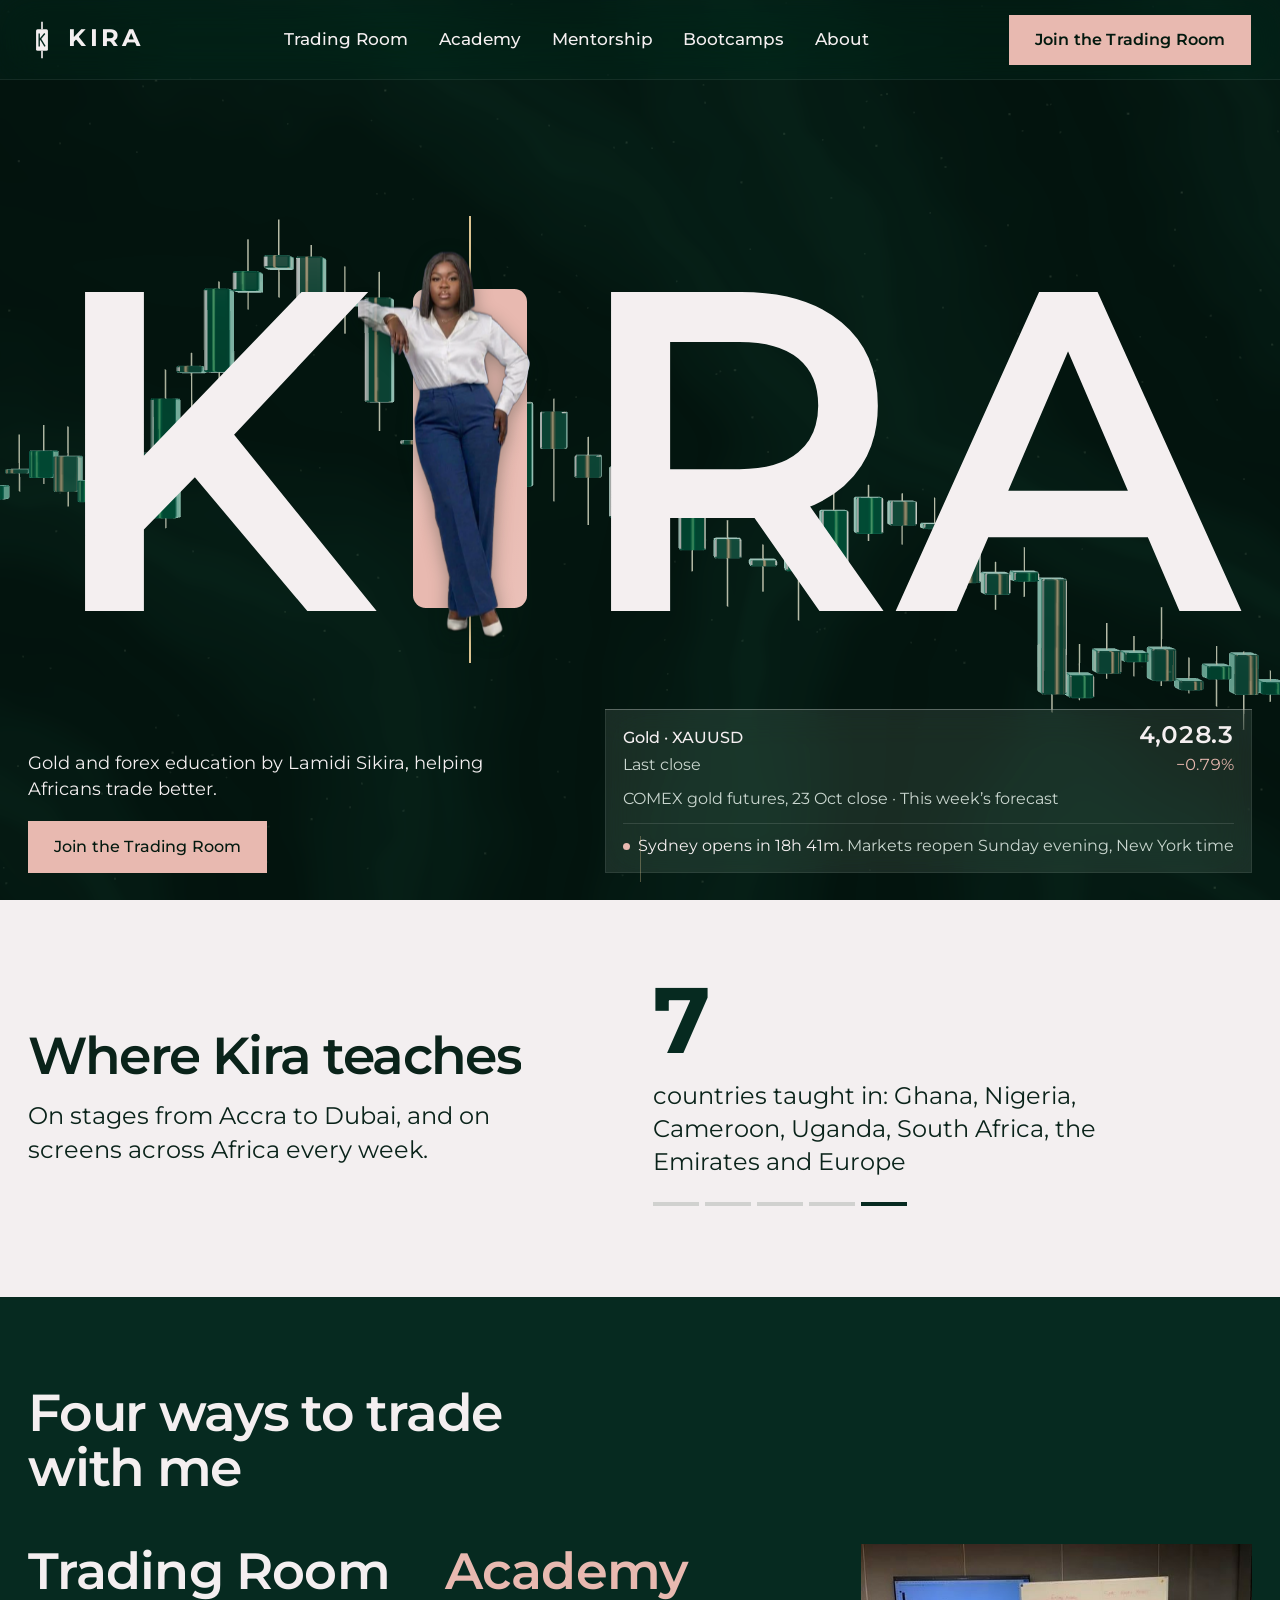
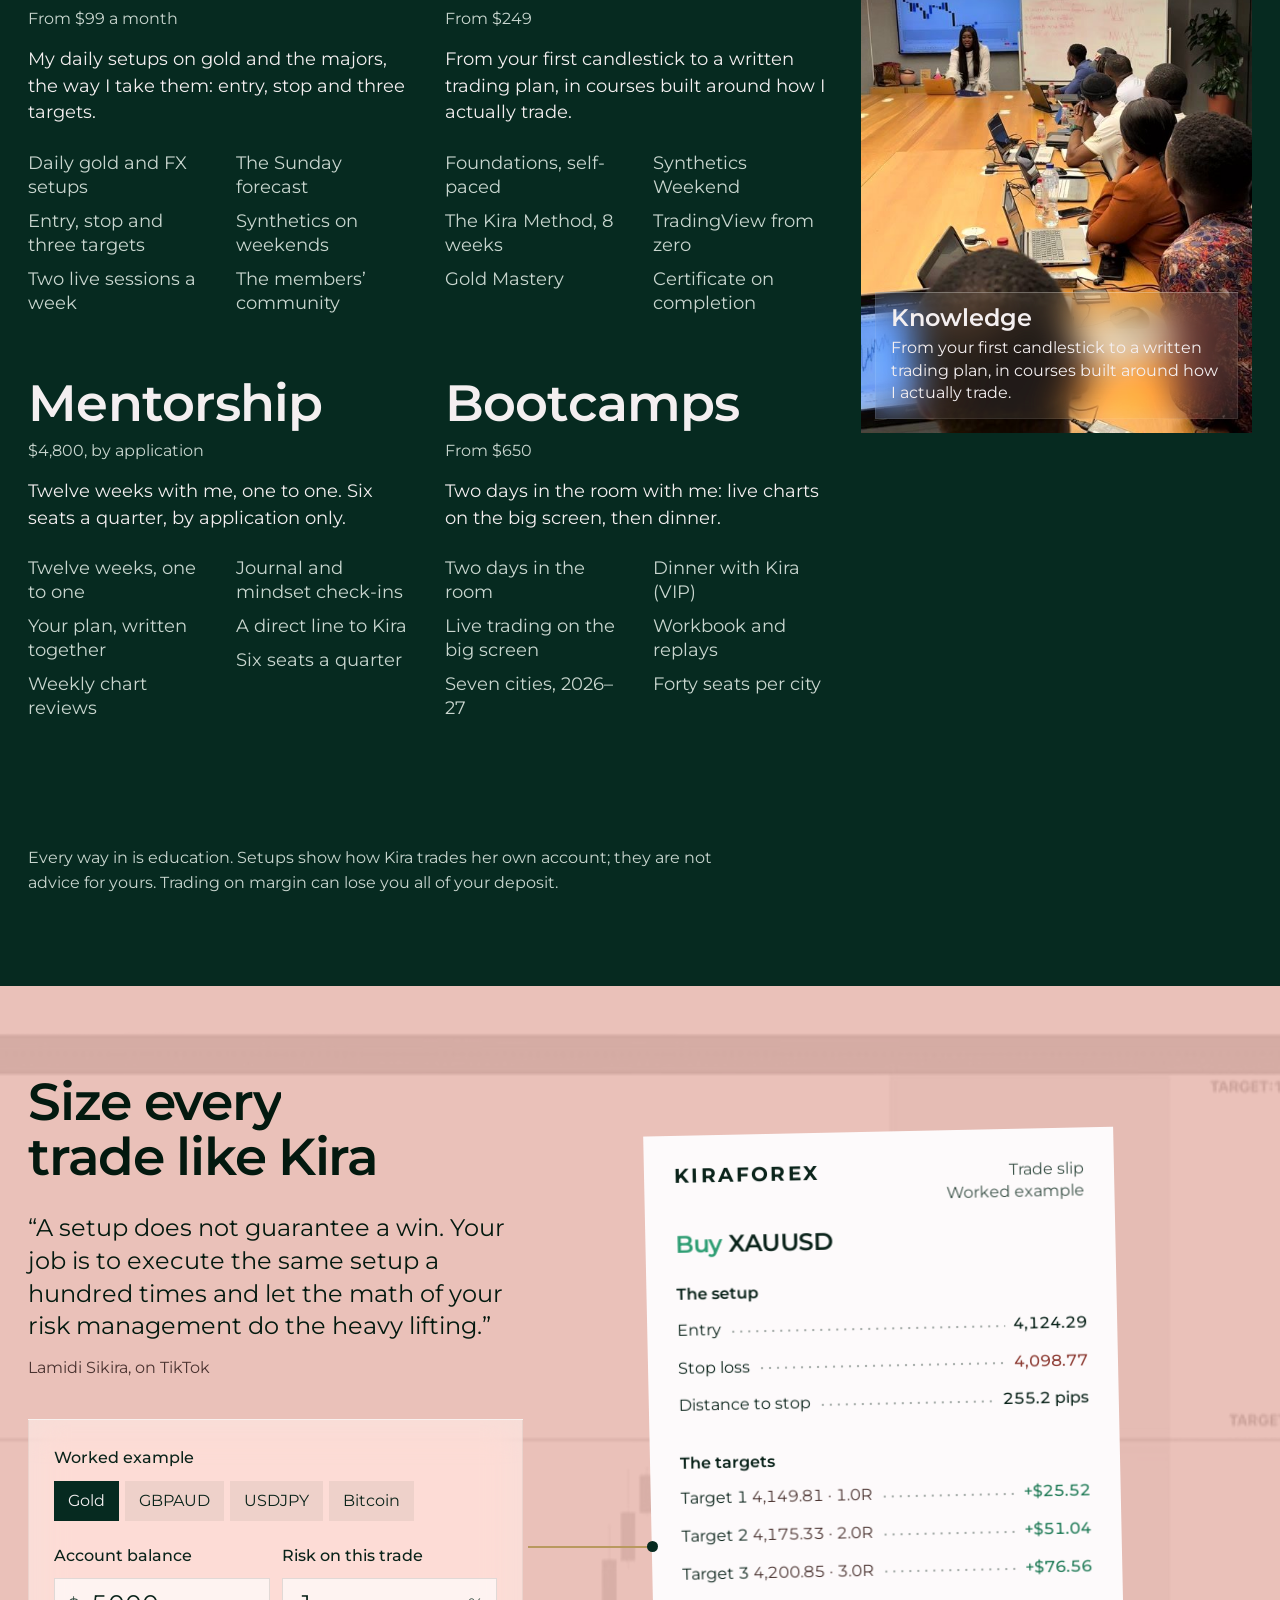
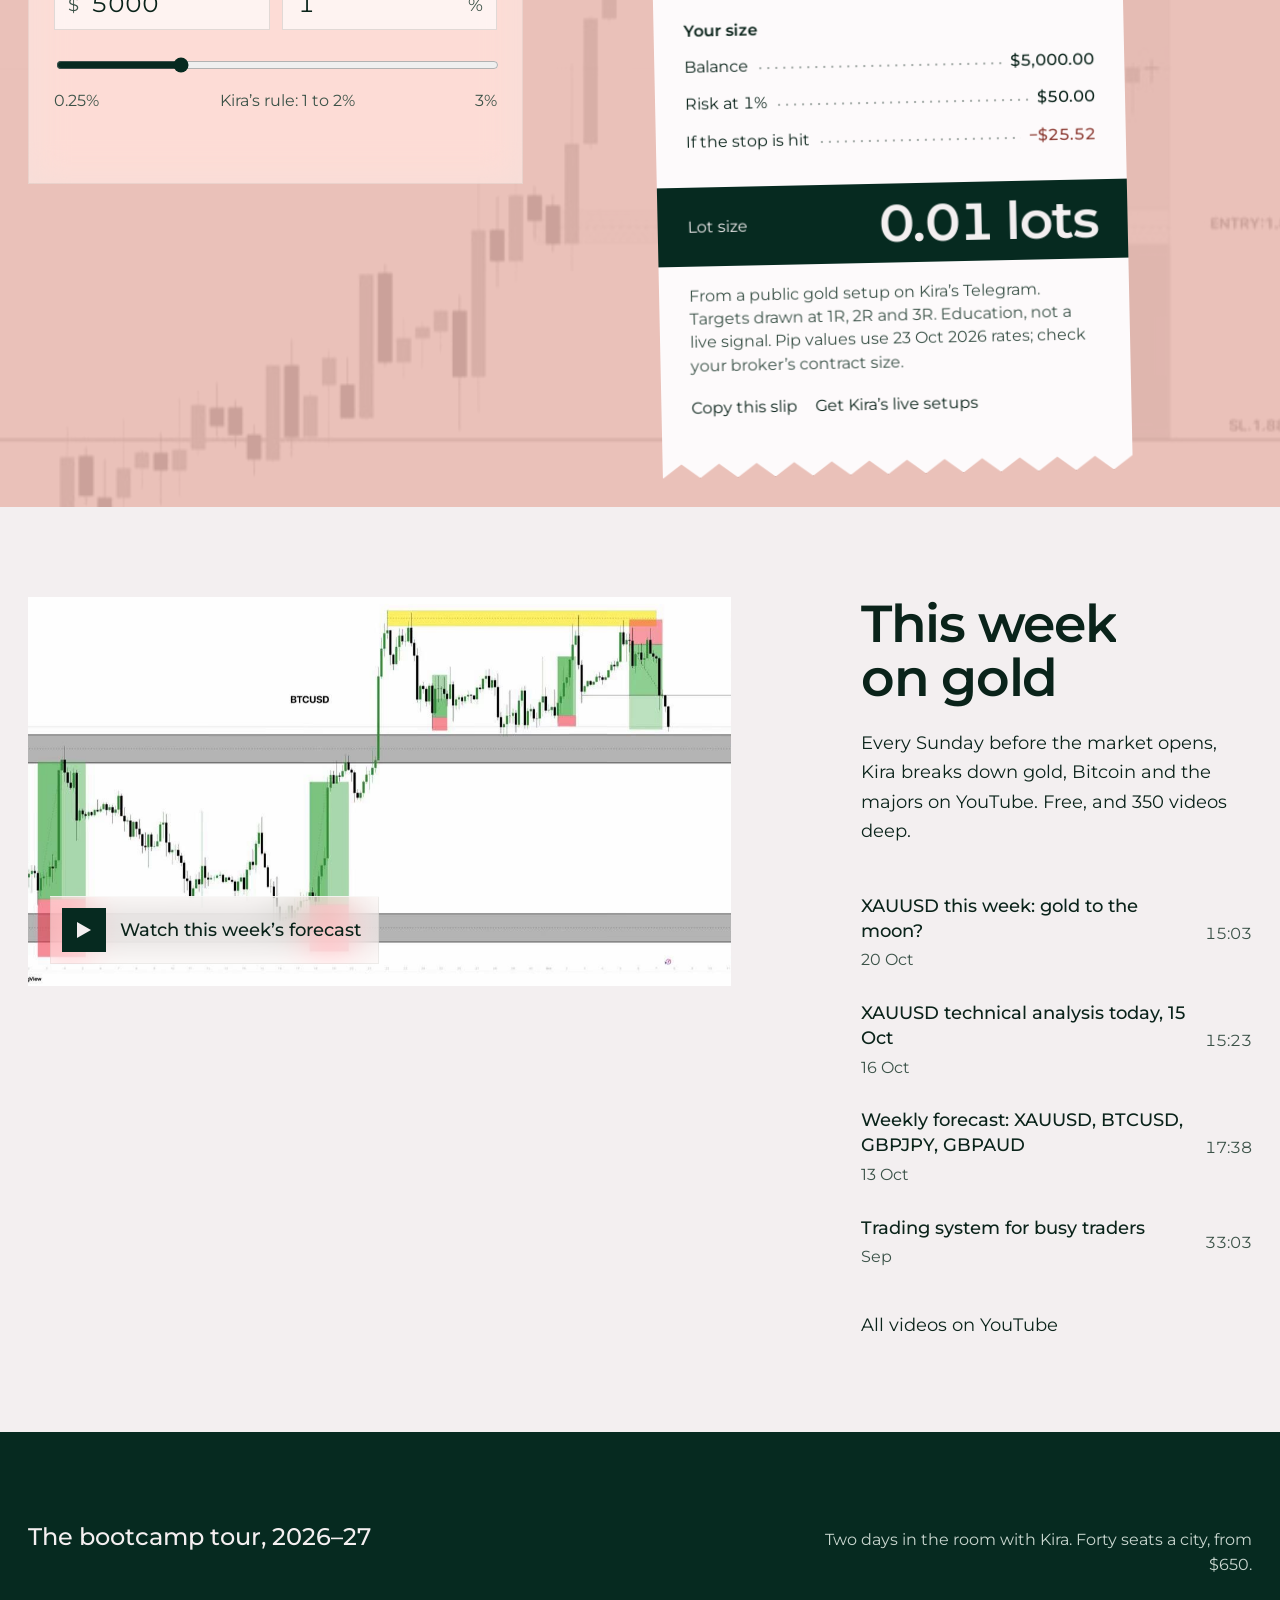
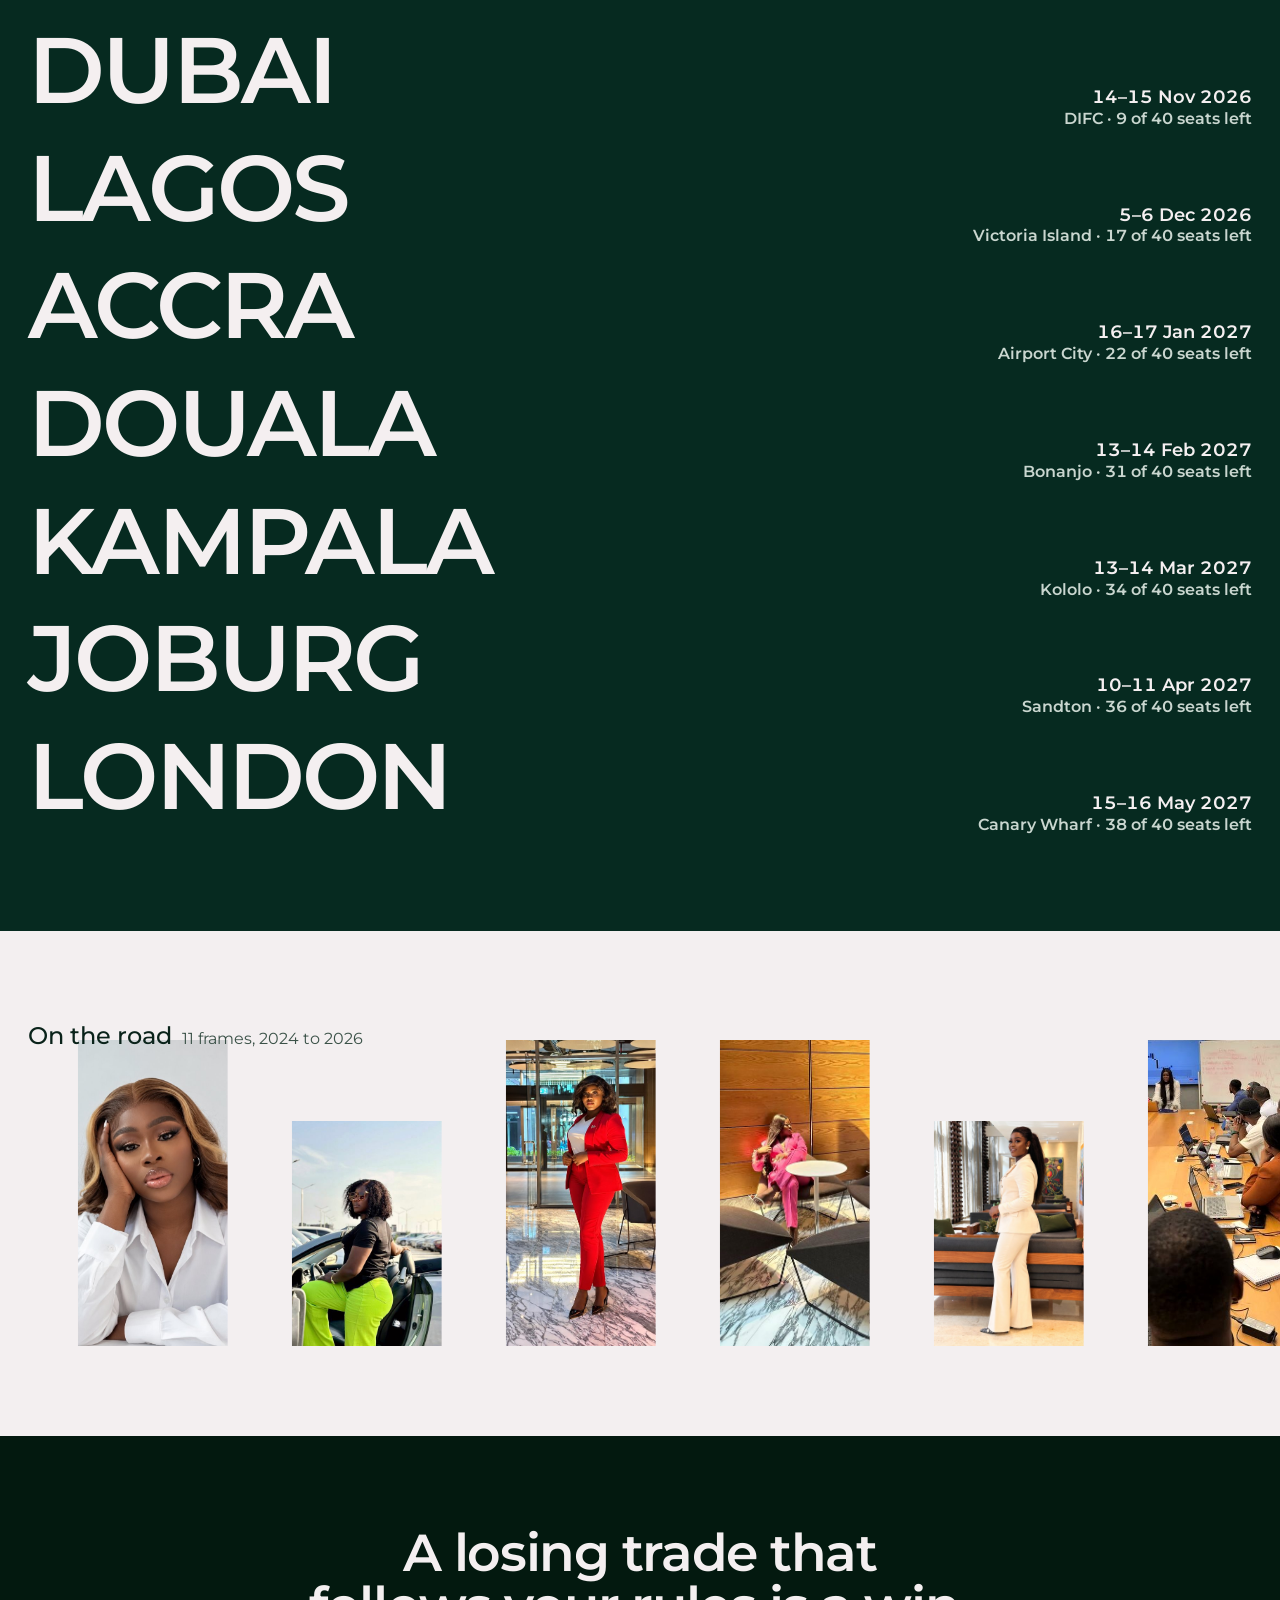
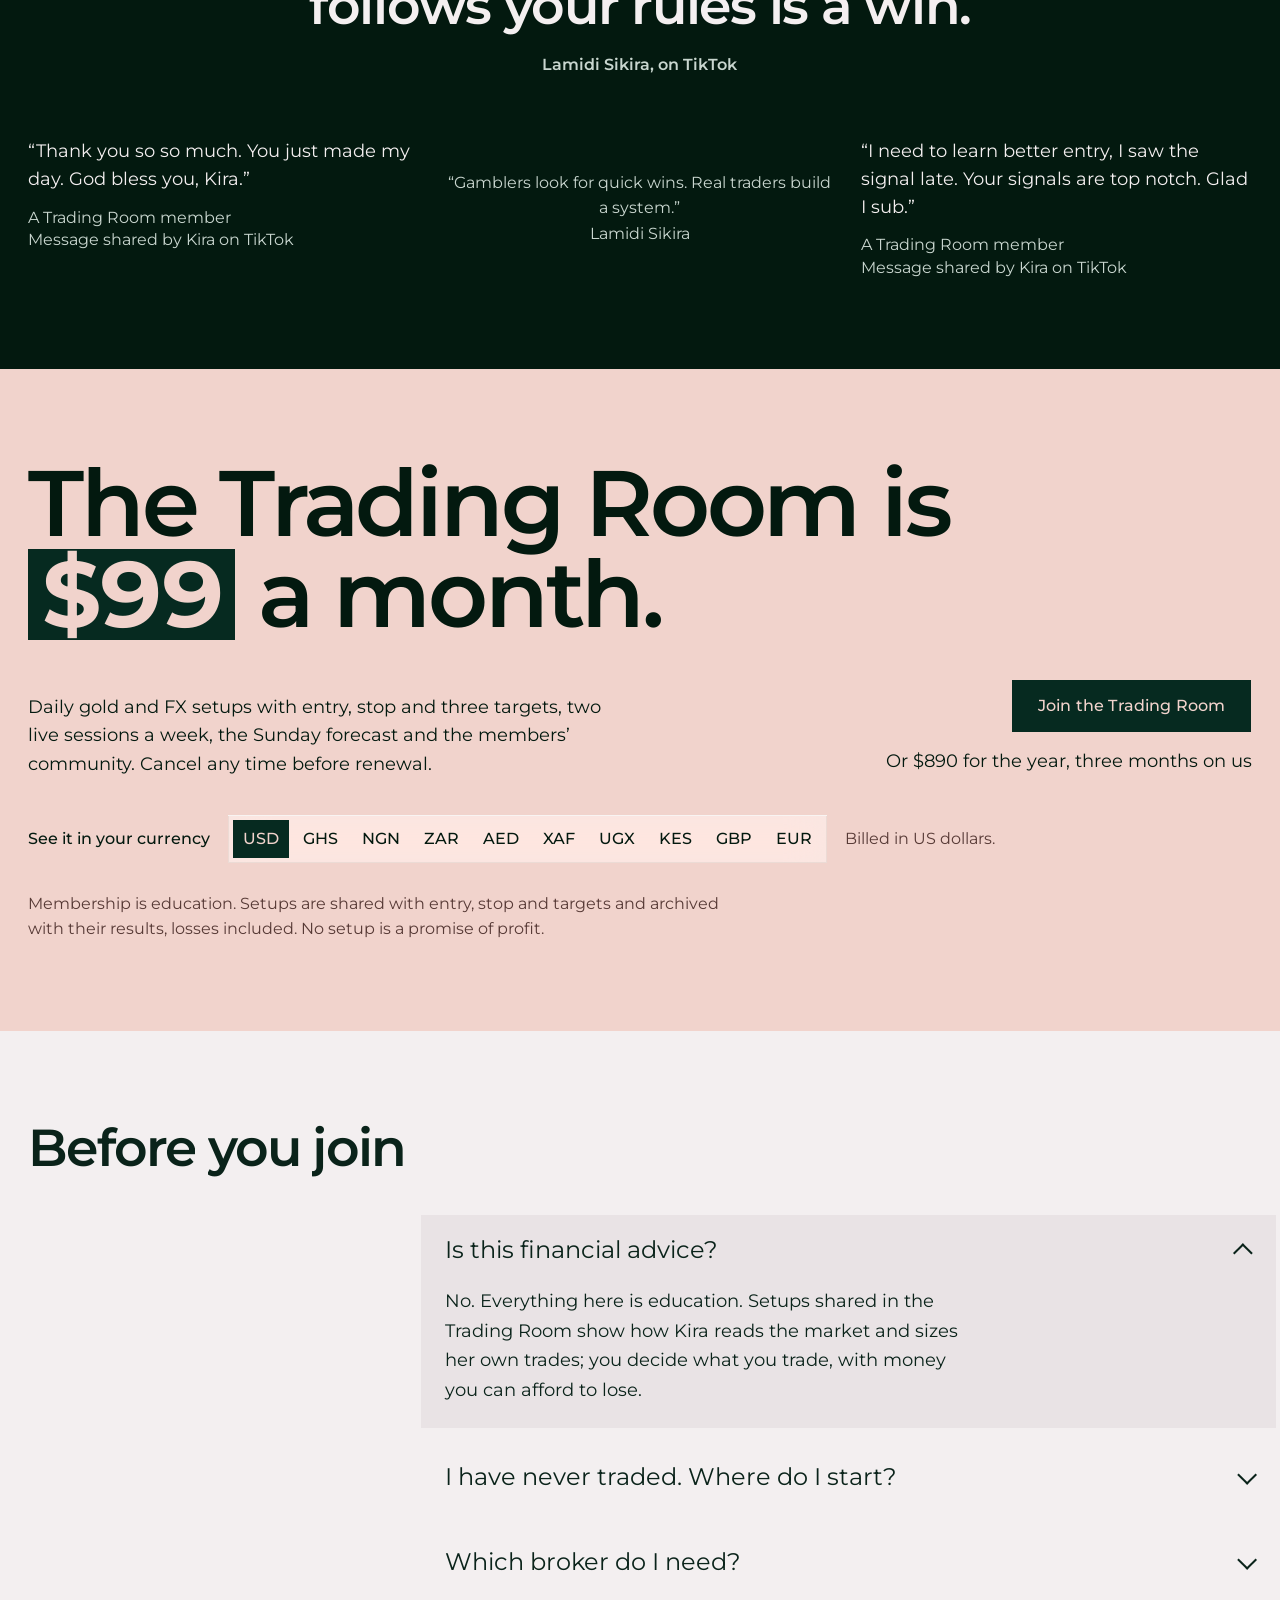
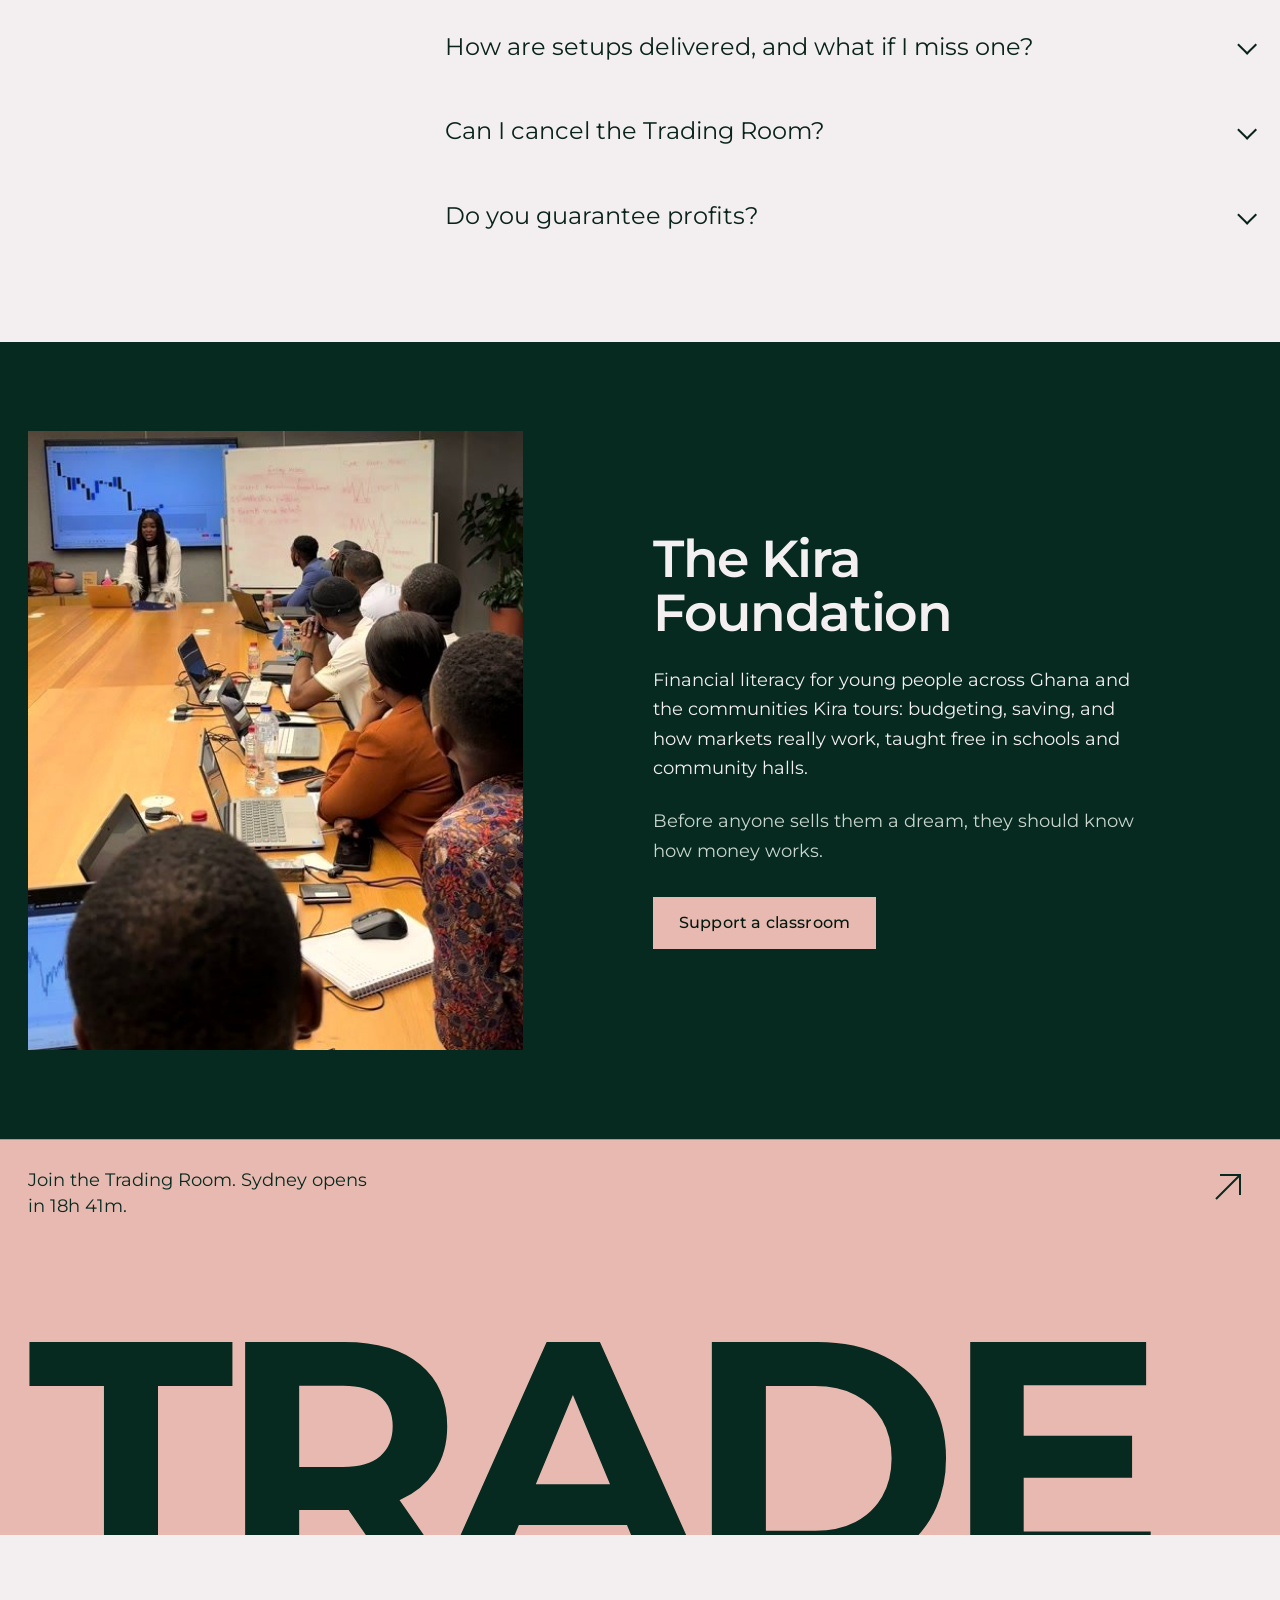
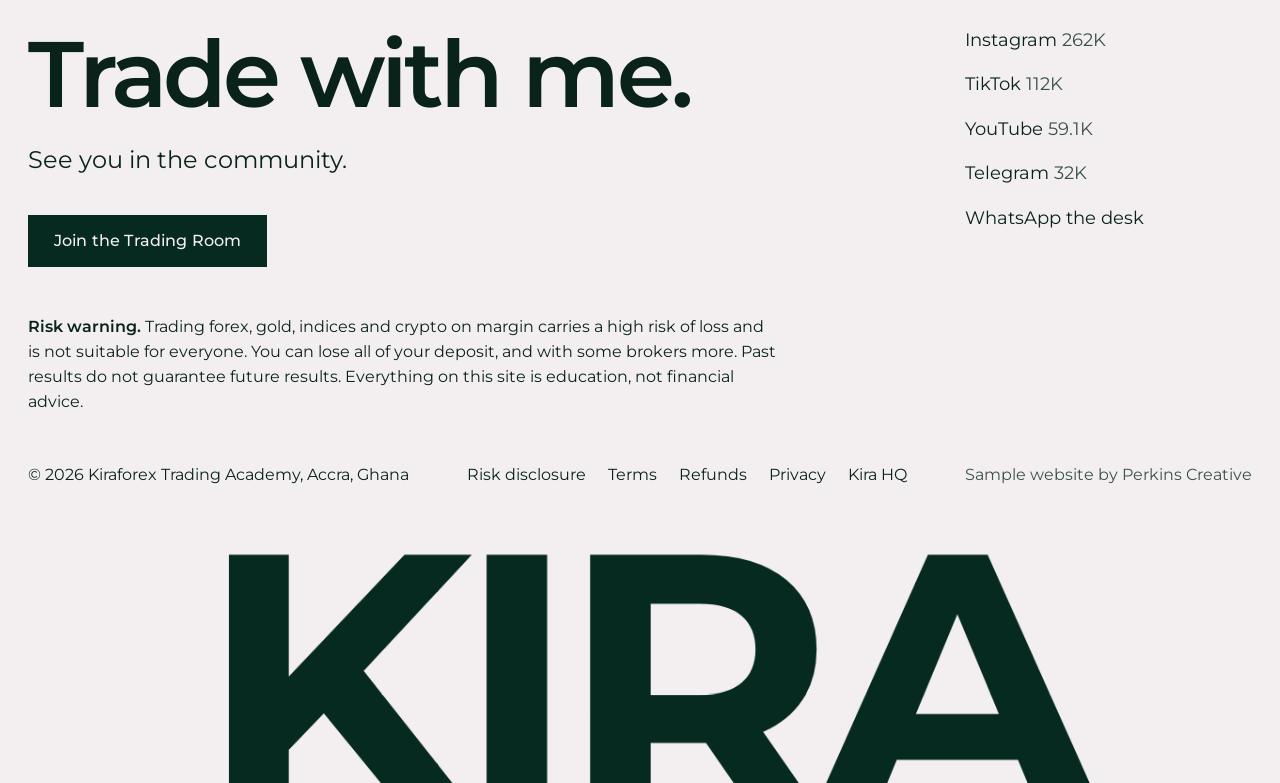
==== commit e56fdf58: "Montserrat throughout, cleaner home page, front-facing photos, tighter spacing - Whole site set in M" ====
--- a/index.html
+++ b/index.html
@@ -40,54 +40,24 @@
         </a>
       </div>
     </div>
-    <div class="hero__photo"><img src="assets/img/full/kira-desk-pink.jpg" alt="Kira at her trading desk, reading a gold chart on a large monitor" width="1301" height="1600" loading="lazy"></div>
+    <div class="hero__photo"><img src="assets/img/full/kira-studio-white.jpg" alt="Portrait of Lamidi Sikira in a white shirt" width="1086" height="1448" loading="lazy"></div>
     <span class="hero__scroll" aria-hidden="true"></span>
   </section>
 
-  <!-- PROOF: where she teaches, and who follows -->
-  <section class="section proof" data-tone="pearl" id="reach">
-    <div class="wrap proof__row">
-      <div class="proof__text">
-        <h2 data-reveal>Where Kira teaches</h2>
-        <p class="proof__sentence" data-reveal data-cities>On stages and screens in <span class="c">Ghana</span>, <span class="c">Lagos</span>, <span class="c">Cameroon</span>, <span class="c">Uganda</span>, <span class="c">South Africa</span>, <span class="c">Dubai</span>, <span class="c">Europe</span>, and <span class="c">online every week</span>.</p>
+  <!-- REACH: one band that cycles through where she teaches and who follows -->
+  <section class="reach" data-tone="pearl" id="reach">
+    <div class="wrap reach__in">
+      <div class="reach__copy">
+        <h2 class="t-head" data-split>Where Kira teaches</h2>
+        <p data-reveal>On stages from Accra to Dubai, and on screens across Africa every week.</p>
       </div>
-      <div class="proof__stats" data-stagger>
-        <div class="stat" data-reveal><div class="stat__n num">262K</div><div class="stat__l"><a class="link" href="https://www.instagram.com/kira_forex/" target="_blank" rel="noopener">followers on Instagram</a></div></div>
-        <div class="stat" data-reveal><div class="stat__n num">112K</div><div class="stat__l"><a class="link" href="https://www.tiktok.com/@kiraforex" target="_blank" rel="noopener">followers on TikTok</a></div></div>
-        <div class="stat" data-reveal><div class="stat__n num">59.1K</div><div class="stat__l"><a class="link" href="https://www.youtube.com/@Kiraforexgh" target="_blank" rel="noopener">subscribers on YouTube</a></div></div>
-        <div class="stat" data-reveal><div class="stat__n num">32K</div><div class="stat__l"><a class="link" href="https://t.me/kira_forex" target="_blank" rel="noopener">on the free Telegram</a></div></div>
-      </div>
-    </div>
-  </section>
-
-  <!-- STORY: the lounge opens to the whole screen, then the facts and the record -->
-  <section class="story" data-tone="rose" id="story">
-    <div class="story__open" data-story>
-      <div class="story__frame">
-        <figure class="story__pic" data-story-pic><img src="assets/img/full/kira-lounge-pink.jpg" alt="Lamidi Sikira in a pink suit in a wood-panelled lounge with marble floors" width="1440" height="1440" loading="lazy"></figure>
-        <p class="story__cap">Lamidi Sikira, founder of Kiraforex Trading Academy</p>
-      </div>
-    </div>
-    <div class="wrap story__body">
-      <div class="story__row">
-        <dl class="facts" data-stagger>
-          <div data-reveal><dt>Founded</dt><dd>Kiraforex Trading Academy</dd></div>
-          <div data-reveal><dt>Based in</dt><dd>Accra, Ghana</dd></div>
-          <div data-reveal><dt>Trading</dt><dd>More than ten years</dd></div>
-          <div data-reveal><dt>Her market</dt><dd>Gold, then GBPJPY, BTC and synthetics</dd></div>
-        </dl>
-        <div>
-          <h2 class="story__h" data-split>Ten years at the charts</h2>
-          <p class="story__para" data-reveal>For more than ten years Lamidi Sikira has traded gold and currencies, and taught thousands across Africa to do it with a plan. Her academy gives a beginner in Accra the structure of a trader in Dubai. Her foundation teaches young people how money works first.</p>
-          <div class="story__sign" data-reveal><img src="assets/img/thumb/kira-portrait-blazer.jpg" alt="Portrait of Lamidi Sikira in a navy blazer" width="72" height="72" loading="lazy"><div><strong>&ldquo;I&rsquo;m not self-made. I owe God everything.&rdquo;</strong><br><span class="t-soft t-small">Lamidi Sikira, on TikTok</span></div></div>
-        </div>
-      </div>
-      <div class="story__row story__row--rec">
-        <div class="rec__word" data-reveal>The record</div>
-        <div class="rec__lists" data-stagger>
-          <div class="rec__list" data-reveal><h3>Stages and tours</h3><ul data-list="stages"></ul></div>
-          <div class="rec__list" data-reveal><h3>Recognition and press</h3><ul data-list="recognition"></ul></div>
-        </div>
+      <div class="reach__show" data-reach aria-roledescription="carousel" aria-label="Kira's reach">
+        <a class="reach__slide is-on" href="https://www.instagram.com/kira_forex/" target="_blank" rel="noopener"><span class="reach__n">262K</span><span class="reach__l">followers on Instagram</span></a>
+        <a class="reach__slide" href="https://www.tiktok.com/@kiraforex" target="_blank" rel="noopener"><span class="reach__n">112K</span><span class="reach__l">followers on TikTok</span></a>
+        <a class="reach__slide" href="https://www.youtube.com/@Kiraforexgh" target="_blank" rel="noopener"><span class="reach__n">59.1K</span><span class="reach__l">subscribers on YouTube</span></a>
+        <a class="reach__slide" href="https://t.me/kira_forex" target="_blank" rel="noopener"><span class="reach__n">32K</span><span class="reach__l">on the free Telegram</span></a>
+        <a class="reach__slide" href="bootcamps.html"><span class="reach__n">7</span><span class="reach__l">countries taught in: Ghana, Nigeria, Cameroon, Uganda, South Africa, the Emirates and Europe</span></a>
+        <div class="reach__dots" data-reach-dots role="tablist" aria-label="Choose a slide"></div>
       </div>
     </div>
   </section>
@@ -132,10 +102,6 @@
           <div class="forecast__chart"><img src="assets/img/full/chart-1.jpg" alt="Kira's marked-up Bitcoin chart from her weekly forecast" width="1280" height="708" loading="lazy"></div>
           <span class="play glass glass--light"><span class="play__btn"><svg width="14" height="16" viewBox="0 0 14 16" aria-hidden="true"><path d="M0 0l14 8-14 8z" fill="currentColor"/></svg></span>Watch this week&rsquo;s forecast</span>
         </a>
-        <div class="forecast__thumbs" data-stagger>
-          <figure data-reveal><img src="assets/img/full/chart-2.jpg" alt="Gold chart with Kira's buy and sell zones marked" width="1280" height="708" loading="lazy"><figcaption>Gold, the zones she marked on 15 Oct</figcaption></figure>
-          <figure data-reveal><img src="assets/img/full/chart-4.jpg" alt="Kira's chart with a sell zone in green and red" width="1280" height="692" loading="lazy"><figcaption>The sell zone from the Sunday forecast</figcaption></figure>
-        </div>
       </div>
       <div class="forecast__copy">
         <h2 data-split>This week on gold</h2>
--- a/assets/css/style.css
+++ b/assets/css/style.css
@@ -1,12 +1,10 @@
 /* =========================================================================
    Kira Forex: design system
-   Malachite and rose quartz, set in Bodoni Moda and Jost.
+   Malachite and rose quartz, set in Montserrat.
    Signature motif: the candle. The I in KIRA is a candle body with a wick.
    ========================================================================= */
 
-@font-face { font-family: "Bodoni Moda"; src: url("../fonts/bodoni-moda-var.woff2") format("woff2"); font-weight: 400 900; font-style: normal; font-display: swap; }
-@font-face { font-family: "Bodoni Moda"; src: url("../fonts/bodoni-moda-var-italic.woff2") format("woff2"); font-weight: 400 900; font-style: italic; font-display: swap; }
-@font-face { font-family: "Jost"; src: url("../fonts/jost-var.woff2") format("woff2"); font-weight: 300 700; font-style: normal; font-display: swap; }
+@font-face { font-family: "Montserrat"; src: url("../fonts/montserrat-var.woff2") format("woff2"); font-weight: 100 900; font-style: normal; font-display: swap; }
 
 :root {
   /* colour: malachite, rose quartz, pearl; champagne only for wicks and light */
@@ -36,19 +34,19 @@
   --accent-ink: var(--pearl);
 
   /* type */
-  --display: "Bodoni Moda", "Didot", "Bodoni 72", Georgia, serif;
-  --text: "Jost", "Futura", "Century Gothic", system-ui, sans-serif;
-  --step-small: 0.9375rem;
-  --step-body: clamp(1.0625rem, 1rem + 0.25vw, 1.1875rem);
-  --step-lead: clamp(1.25rem, 1.05rem + 0.8vw, 1.75rem);
-  --step-head: clamp(2.375rem, 1.35rem + 3.6vw, 4.75rem);
-  --step-poster: clamp(4rem, 1rem + 9.6vw, 10.5rem);
+  --display: "Montserrat", "Helvetica Neue", Arial, sans-serif;
+  --text: "Montserrat", "Helvetica Neue", Arial, sans-serif;
+  --step-small: 1rem;
+  --step-body: clamp(1.0625rem, 1rem + 0.2vw, 1.15rem);
+  --step-lead: clamp(1.25rem, 1.08rem + 0.5vw, 1.55rem);
+  --step-head: clamp(2rem, 1.3rem + 2.4vw, 3.5rem);
+  --step-poster: clamp(2.75rem, 1rem + 6vw, 7rem);
 
   /* space */
   --m: clamp(20px, 2.2vw, 32px);           /* the one page margin */
   --gap: clamp(20px, 2vw, 32px);
-  --section: clamp(96px, 12vw, 200px);
-  --nav-h: 72px;
+  --section: clamp(64px, 7vw, 120px);
+  --nav-h: 80px;
 
   /* motion */
   --ease-out: cubic-bezier(.16, 1, .3, 1);
@@ -61,7 +59,7 @@
 html { -webkit-text-size-adjust: 100%; text-size-adjust: 100%; scroll-behavior: auto; }
 html.lenis, html.lenis body { height: auto; }
 .lenis.lenis-smooth { scroll-behavior: auto !important; }
-body { margin: 0; background: var(--malachite); color: var(--fg); font-family: var(--text); font-size: var(--step-body); line-height: 1.55; font-weight: 400; letter-spacing: 0.005em; -webkit-font-smoothing: antialiased; -moz-osx-font-smoothing: grayscale; text-rendering: optimizeLegibility; overflow-x: hidden; }
+body { margin: 0; background: var(--malachite); color: var(--fg); font-family: var(--text); font-size: var(--step-body); line-height: 1.6; font-weight: 400; letter-spacing: 0; -webkit-font-smoothing: antialiased; -moz-osx-font-smoothing: grayscale; text-rendering: optimizeLegibility; overflow-x: hidden; }
 img, svg, video, canvas { display: block; max-width: 100%; }
 img { height: auto; }
 a { color: inherit; text-decoration: none; }
@@ -92,8 +90,8 @@
 .section { position: relative; padding-top: var(--section); padding-bottom: var(--section); }
 
 /* ---------- type ---------- */
-.t-display, h1, h2, h3 { font-family: var(--display); font-weight: 500; font-optical-sizing: auto; letter-spacing: -0.02em; line-height: 0.98; }
-.t-head { font-size: var(--step-head); letter-spacing: -0.03em; line-height: 0.96; text-wrap: balance; }
+.t-display, h1, h2, h3 { font-family: var(--display); font-weight: 600; letter-spacing: -0.025em; line-height: 1.06; }
+.t-head { font-size: var(--step-head); letter-spacing: -0.03em; line-height: 1.05; text-wrap: balance; }
 .t-lead { font-size: var(--step-lead); line-height: 1.38; letter-spacing: -0.005em; }
 .t-body { font-size: var(--step-body); }
 .t-small { font-size: var(--step-small); line-height: 1.45; }
@@ -130,12 +128,12 @@
 .nav[data-tone-nav="light"] { color: var(--ink); background: rgba(246, 241, 238, 0.62); box-shadow: inset 0 -1px 0 rgba(10,35,26,.07); } /* taste-skill-ignore: glass, form fields, floating paper or photo scrim, by design */
 .nav[data-tone-nav="rose"] { color: var(--deep); background: rgba(241, 211, 204, 0.58); box-shadow: inset 0 -1px 0 rgba(10,35,26,.07); } /* taste-skill-ignore: glass, form fields, floating paper or photo scrim, by design */
 .brand { display: inline-flex; align-items: center; gap: 12px; flex: none; }
-.brand__mark { width: 26px; height: 34px; color: currentColor; }
-.brand__word { font-family: var(--display); font-size: var(--step-lead); font-weight: 600; letter-spacing: 0.06em; line-height: 1; }
+.brand__mark { width: 28px; height: 38px; color: currentColor; }
+.brand__word { font-family: var(--display); font-size: 1.5rem; font-weight: 700; letter-spacing: 0.14em; line-height: 1; }
 .brand__sub { font-size: var(--step-small); opacity: .8; letter-spacing: .01em; margin-top: 2px; }
-.nav__links { display: flex; gap: clamp(16px, 2vw, 32px); margin-left: auto; font-size: var(--step-small); }
+.nav__links { display: flex; gap: clamp(20px, 2.4vw, 40px); margin: 0 auto; font-size: 1.0625rem; font-weight: 500; }
 .nav__links a { padding: 8px 0; }
-.nav__cta { flex: none; min-height: 44px; padding: 0 20px; font-size: var(--step-small); }
+.nav__cta { flex: none; min-height: 50px; padding: 0 26px; font-size: 1rem; font-weight: 600; }
 .nav[data-tone-nav="light"] .nav__cta, .nav[data-tone-nav="rose"] .nav__cta { --b-bg: var(--malachite); --b-fg: var(--pearl); }
 .nav .nav__cta { --b-bg: var(--rose); --b-fg: var(--deep); }
 .nav__menu { display: none; margin-left: auto; min-height: 44px; padding: 0 4px; font-size: var(--step-body); }
@@ -168,16 +166,16 @@
 @keyframes pulse { 0% { box-shadow: 0 0 0 0 rgba(47,158,116,.55); } 70% { box-shadow: 0 0 0 10px rgba(47,158,116,0); } 100% { box-shadow: 0 0 0 0 rgba(47,158,116,0); } } /* taste-skill-ignore: glass, form fields, floating paper or photo scrim, by design */
 
 .hero__stage { display: flex; align-items: center; justify-content: center; min-height: 0; min-width: 0; }
-.monument { --F: min(37.2vw, calc((100svh - 290px) / 1.05)); position: relative; display: flex; align-items: flex-end; justify-content: center; font-family: var(--display); font-weight: 520; font-size: var(--F); line-height: .75; letter-spacing: -0.012em; color: var(--on-dark); white-space: nowrap; margin: 0; padding-top: .2em; will-change: transform; transform-origin: 50% 70%; }
-.monument .l { display: inline-block; position: relative; z-index: 3; height: .75em; line-height: .75; will-change: transform, filter; }
+.monument { --F: min(35.6vw, calc((100svh - 300px) / 1.0)); position: relative; display: flex; align-items: flex-end; justify-content: center; font-family: var(--display); font-weight: 600; font-size: var(--F); line-height: .7; letter-spacing: -0.005em; color: var(--on-dark); white-space: nowrap; margin: 0; padding-top: .2em; will-change: transform; transform-origin: 50% 70%; }
+.monument .l { display: inline-block; position: relative; z-index: 3; height: .7em; line-height: .7; will-change: transform, filter; }
 .monument .l--k { z-index: 4; }
-.i-slot { position: relative; display: inline-block; width: .42em; height: .75em; flex: none; z-index: 2; }
+.i-slot { position: relative; display: inline-block; width: .41em; height: .7em; flex: none; z-index: 2; margin: 0 .01em; }
 .i-slot__wick { position: absolute; left: 50%; width: max(1.5px, .0035em); margin-left: max(-0.75px, -.00175em); background: var(--champagne); transform-origin: 50% 0; }
-.i-slot__wick--top { top: -.17em; height: .17em; }
-.i-slot__wick--bot { top: .75em; height: .13em; transform-origin: 50% 0; }
-.i-slot__body { position: absolute; left: 50%; top: 0; width: .27em; height: .75em; margin-left: -.135em; background: var(--rose); border-radius: .03em; overflow: hidden; transform-origin: 50% 50%; }
+.i-slot__wick--top { top: -.16em; height: .16em; }
+.i-slot__wick--bot { top: .7em; height: .12em; transform-origin: 50% 0; }
+.i-slot__body { position: absolute; left: 50%; top: 0; width: .25em; height: .7em; margin-left: -.125em; background: var(--rose); border-radius: .028em; overflow: hidden; transform-origin: 50% 50%; }
 .i-slot__body::after { content: ""; position: absolute; inset: 0; background: linear-gradient(100deg, rgba(255,255,255,.28) 0%, rgba(255,255,255,0) 32%, rgba(255,255,255,0) 70%, rgba(255,255,255,.12) 100%); } /* taste-skill-ignore: glass, form fields, floating paper or photo scrim, by design */
-.i-slot__kira { position: absolute; bottom: -.004em; left: -.043em; width: .422em; height: auto; max-width: none; z-index: 3; transform-origin: 50% 100%; will-change: transform; filter: drop-shadow(0 .012em .02em rgba(3,25,15,.35)); } /* taste-skill-ignore: grounds the cut-out on the candle */
+.i-slot__kira { position: absolute; bottom: -.004em; left: -.04em; width: .394em; height: auto; max-width: none; z-index: 3; transform-origin: 50% 100%; will-change: transform; filter: drop-shadow(0 .012em .02em rgba(3,25,15,.35)); } /* taste-skill-ignore: grounds the cut-out on the candle */
 .hero__bottom { display: flex; justify-content: space-between; align-items: flex-end; gap: 24px; }
 .hero__where { font-size: var(--step-small); line-height: 1.45; max-width: 30ch; }
 .ticker { display: inline-grid; grid-template-columns: auto auto; column-gap: 18px; row-gap: 2px; align-items: baseline; padding: 14px 18px; color: var(--on-dark); font-size: var(--step-small); }
@@ -196,6 +194,25 @@
 .hero__photo { display: none; }
 
 /* =========================================================================
+   REACH: one band, one number at a time
+   ========================================================================= */
+.reach { padding: clamp(56px, 6vw, 96px) 0; }
+.reach__in { display: grid; grid-template-columns: repeat(12, minmax(0, 1fr)); column-gap: var(--gap); align-items: center; }
+.reach__copy { grid-column: 1 / span 5; }
+.reach__copy p { margin-top: 16px; max-width: 34ch; font-size: var(--step-lead); line-height: 1.45; }
+.reach__show { grid-column: 7 / span 6; position: relative; min-height: clamp(200px, 19vw, 280px); }
+.reach__slide { position: absolute; inset: 0 0 44px 0; display: flex; flex-direction: column; justify-content: center; opacity: 0; transform: translateY(22px); transition: opacity .7s var(--ease-soft), transform .9s var(--ease-out); pointer-events: none; }
+.reach__slide.is-on { opacity: 1; transform: none; pointer-events: auto; }
+.reach__n { font-family: var(--display); font-weight: 700; font-size: var(--step-poster); line-height: 1; letter-spacing: -0.04em; color: var(--malachite); }
+.reach__l { margin-top: 12px; font-size: var(--step-lead); line-height: 1.4; max-width: 32ch; }
+.reach__dots { position: absolute; left: 0; bottom: 0; display: flex; gap: 6px; }
+.reach__dots button { position: relative; width: 46px; height: 32px; }
+.reach__dots button::before, .reach__dots button::after { content: ""; position: absolute; left: 0; right: 0; top: 14px; height: 4px; background: rgba(10,35,26,.15); }
+.reach__dots button::after { background: var(--malachite); transform: scaleX(0); transform-origin: 0 50%; }
+.reach__dots button[aria-selected="true"]::after { animation: reachbar var(--dur, 3.2s) linear forwards; }
+@keyframes reachbar { to { transform: scaleX(1); } }
+
+/* =========================================================================
    PROOF: where Kira teaches, as one sentence, a city lit at a time
    ========================================================================= */
 .proof h2 { font-size: var(--step-lead); font-family: var(--text); font-weight: 500; letter-spacing: 0; line-height: 1.3; margin-bottom: 28px; }
@@ -218,7 +235,7 @@
 .story__pic { position: relative; width: 100%; height: 100%; overflow: hidden; will-change: clip-path; clip-path: inset(12% 22% 12% 22%); }
 .story__pic img { width: 100%; height: 100%; object-fit: cover; object-position: 50% 58%; transform: scale(1.18); will-change: transform; }
 .story__cap { position: absolute; left: 0; right: 0; bottom: 0; z-index: 2; padding: 80px var(--m) 26px; color: var(--on-dark); font-size: var(--step-small); background: linear-gradient(180deg, rgba(0,0,0,0), rgba(0,0,0,.55)); } /* taste-skill-ignore: glass, form fields, floating paper or photo scrim, by design */
-.story__body { padding-top: clamp(80px, 9vw, 140px); }
+.story__body { padding-top: var(--section); }
 .story__row { display: grid; grid-template-columns: repeat(12, minmax(0,1fr)); column-gap: var(--gap); }
 .story__row > :first-child { grid-column: 1 / span 3; }
 .story__row > :last-child { grid-column: 5 / span 8; }
@@ -229,7 +246,7 @@
 .story__para + .story__sign { margin-top: 28px; display: flex; align-items: center; gap: 18px; }
 .story__sign img { width: 72px; height: 72px; object-fit: cover; }
 .story__h { font-size: var(--step-head); margin-bottom: 36px; max-width: 16ch; }
-.story__row--rec { margin-top: 120px; }
+.story__row--rec { margin-top: 64px; }
 .rec__word { font-size: var(--step-body); font-weight: 500; }
 .rec__lists { display: grid; grid-template-columns: repeat(2, minmax(0, 340px)); gap: 40px 64px; }
 .rec__list h3 { font-family: var(--text); font-size: var(--step-body); font-weight: 500; letter-spacing: 0; margin-bottom: 14px; line-height: 1.3; }
@@ -239,7 +256,7 @@
 /* =========================================================================
    OFFERS: four columns of names; the picture spot answers the hover
    ========================================================================= */
-.offers h2 { font-size: var(--step-head); max-width: 14ch; margin-bottom: 72px; }
+.offers h2 { font-size: var(--step-head); max-width: 16ch; margin-bottom: 48px; }
 .offers__grid { display: grid; grid-template-columns: repeat(12, minmax(0,1fr)); column-gap: var(--gap); align-items: start; }
 .offer { grid-column: span 4; padding: 0 0 56px; }
 .offer:nth-child(1) { grid-column: 1 / span 4; grid-row: 1; }
@@ -297,7 +314,7 @@
 .slip-sec .slip-wrap::after { content: ""; position: absolute; left: -6px; top: calc(50% - 5px); width: 11px; height: 11px; border-radius: 50%; background: var(--malachite); }
 .slip { position: relative; width: min(100%, 470px); margin-left: auto; background: var(--paper); color: var(--ink); padding: 30px 30px 54px; font-size: var(--step-small); transform-style: preserve-3d; will-change: transform; box-shadow: 0 30px 60px -30px rgba(3,25,15,.45), 0 8px 18px -10px rgba(3,25,15,.25); clip-path: polygon(0 0, 100% 0, 100% calc(100% - 14px), 96% 100%, 92% calc(100% - 14px), 88% 100%, 84% calc(100% - 14px), 80% 100%, 76% calc(100% - 14px), 72% 100%, 68% calc(100% - 14px), 64% 100%, 60% calc(100% - 14px), 56% 100%, 52% calc(100% - 14px), 48% 100%, 44% calc(100% - 14px), 40% 100%, 36% calc(100% - 14px), 32% 100%, 28% calc(100% - 14px), 24% 100%, 20% calc(100% - 14px), 16% 100%, 12% calc(100% - 14px), 8% 100%, 4% calc(100% - 14px), 0 100%); } /* taste-skill-ignore: glass, form fields, floating paper or photo scrim, by design */
 .slip__head { display: flex; justify-content: space-between; align-items: flex-start; gap: 16px; padding-bottom: 18px; }
-.slip__brand { font-family: var(--display); font-size: var(--step-lead); line-height: 1; letter-spacing: 0.04em; }
+.slip__brand { font-family: var(--display); font-weight: 700; font-size: 1.25rem; line-height: 1; letter-spacing: 0.12em; }
 .slip__meta { font-size: var(--step-small); color: var(--ink-soft); text-align: right; line-height: 1.4; }
 .slip__title { font-family: var(--display); font-size: var(--step-lead); line-height: 1; letter-spacing: -0.02em; margin: 4px 0 6px; }
 .slip__title .dir { color: var(--emerald); }
@@ -345,12 +362,12 @@
 /* =========================================================================
    TOUR: one city per poster line
    ========================================================================= */
-.tour { padding-top: clamp(80px, 8vw, 140px); padding-bottom: clamp(80px, 8vw, 140px); }
+.tour { padding-top: var(--section); padding-bottom: var(--section); }
 .tour__head { display: flex; justify-content: space-between; align-items: baseline; gap: 24px; margin-bottom: 40px; }
 .tour__head h2 { font-size: var(--step-lead); font-family: var(--text); font-weight: 500; letter-spacing: 0; line-height: 1.3; }
 .tour__head p { font-size: var(--step-small); color: var(--fg-soft); text-align: right; max-width: 40ch; }
 .tour__note { display: none; }
-.poster li a { position: relative; display: flex; align-items: baseline; justify-content: space-between; gap: 24px; font-family: var(--display); font-size: var(--step-poster); line-height: .92; letter-spacing: -0.035em; text-transform: uppercase; transition: color .35s var(--ease-soft); }
+.poster li a { position: relative; display: flex; align-items: baseline; justify-content: space-between; gap: 24px; padding: 6px 0; font-family: var(--display); font-weight: 600; font-size: var(--step-poster); line-height: 1; letter-spacing: -0.03em; text-transform: uppercase; transition: color .35s var(--ease-soft); }
 .poster li a .city { display: inline-block; transition: transform .6s var(--ease-out); }
 .poster li a:hover, .poster li a:focus-visible { color: var(--rose); }
 .poster li a:hover .city { transform: translateX(1.2vw); }
@@ -360,7 +377,7 @@
 /* =========================================================================
    ON THE ROAD: small frames, wide space
    ========================================================================= */
-.road { min-height: 100svh; display: flex; flex-direction: column; justify-content: center; padding: 120px 0; overflow: hidden; }
+.road { display: flex; flex-direction: column; justify-content: center; padding: var(--section) 0; overflow: hidden; }
 .road__title { position: relative; z-index: 3; padding: 0 var(--m); margin-bottom: -12px; }
 .road__title h2 { display: inline; font-family: var(--text); font-weight: 500; font-size: var(--step-lead); letter-spacing: 0; line-height: 1.3; }
 .road__title span { color: var(--fg-soft); margin-left: 10px; font-size: var(--step-small); }
@@ -376,28 +393,28 @@
 /* =========================================================================
    VOICES: one large voice, two small
    ========================================================================= */
-.voices { min-height: 100svh; display: grid; grid-template-rows: auto 1fr auto; padding-top: clamp(110px, 12vw, 180px); padding-bottom: 32px; }
+.voices { display: grid; grid-template-rows: auto auto; padding-top: var(--section); padding-bottom: var(--section); }
 .voices__lead { max-width: 15em; margin: 0 auto; text-align: center; font-family: var(--display); font-size: var(--step-head); line-height: 1.04; letter-spacing: -0.025em; text-wrap: balance; }
 .voices__lead h2 { font: inherit; letter-spacing: inherit; line-height: inherit; }
 .voices__lead figcaption { display: block; margin-top: 24px; font-family: var(--text); font-size: var(--step-small); letter-spacing: 0; color: var(--fg-soft); }
-.voices__corners { display: grid; grid-template-columns: repeat(12, minmax(0,1fr)); column-gap: var(--gap); align-items: end; padding: 0 var(--m); margin-top: 120px; }
-.voices__corners blockquote { grid-column: 1 / span 3; font-size: var(--step-body); line-height: 1.5; }
-.voices__corners blockquote:last-child { grid-column: 10 / span 3; }
+.voices__corners { display: grid; grid-template-columns: repeat(12, minmax(0,1fr)); column-gap: var(--gap); align-items: start; padding: 0 var(--m); margin-top: 64px; }
+.voices__corners blockquote { grid-column: 1 / span 4; font-size: var(--step-body); line-height: 1.5; }
+.voices__corners blockquote:last-child { grid-column: 9 / span 4; }
 .voices__corners footer { margin-top: 14px; font-size: var(--step-small); color: var(--fg-soft); line-height: 1.4; }
 .voices__mid { grid-column: 5 / span 4; align-self: center; text-align: center; font-size: var(--step-small); color: var(--fg-soft); }
 
 /* =========================================================================
    PRICE: one plan as a sentence
    ========================================================================= */
-.price { min-height: 86svh; display: flex; flex-direction: column; justify-content: center; }
+.price { display: flex; flex-direction: column; justify-content: center; }
 .price__h { font-size: var(--step-poster); line-height: .98; letter-spacing: -0.035em; max-width: 15ch; }
 .price__fig { display: inline-block; background: var(--malachite); color: var(--rose-2); padding: 0 .15em; line-height: .98; font-variant-numeric: tabular-nums lining-nums; transition: color .3s; }
 .price__fig.flash { animation: figflash .6s var(--ease-soft); }
 @keyframes figflash { 0% { color: var(--champagne); } 100% { color: var(--rose-2); } }
-.price__row { display: grid; grid-template-columns: repeat(12, minmax(0,1fr)); column-gap: var(--gap); align-items: end; margin-top: 64px; }
+.price__row { display: grid; grid-template-columns: repeat(12, minmax(0,1fr)); column-gap: var(--gap); align-items: end; margin-top: 40px; }
 .price__inc { grid-column: 1 / span 6; font-size: var(--step-body); line-height: 1.55; max-width: 52ch; }
 .price__act { grid-column: 9 / span 4; justify-self: end; text-align: right; display: grid; gap: 14px; justify-items: end; }
-.price__ccy { grid-column: 1 / span 12; margin-top: 56px; display: flex; flex-wrap: wrap; align-items: center; gap: 12px 18px; }
+.price__ccy { grid-column: 1 / span 12; margin-top: 36px; display: flex; flex-wrap: wrap; align-items: center; gap: 12px 18px; }
 .price__ccy .lbl { font-size: var(--step-small); font-weight: 500; }
 .ccy { display: inline-flex; flex-wrap: wrap; gap: 4px; padding: 5px; }
 .ccy button { min-height: 38px; min-width: 52px; padding: 0 10px; font-size: var(--step-small); font-weight: 500; color: var(--deep); transition: background .3s, color .3s; }
@@ -410,7 +427,7 @@
    ========================================================================= */
 .faq { overflow-x: clip; }
 .faq h2 { font-size: var(--step-head); max-width: 16ch; letter-spacing: -0.035em; }
-.faq__list { display: grid; grid-template-columns: repeat(12, minmax(0,1fr)); column-gap: var(--gap); margin-top: 80px; }
+.faq__list { display: grid; grid-template-columns: repeat(12, minmax(0,1fr)); column-gap: var(--gap); margin-top: 40px; }
 .faq__list > div { grid-column: 5 / span 8; display: grid; gap: 14px; }
 .qa { position: relative; }
 .qa summary { list-style: none; cursor: pointer; display: flex; align-items: center; justify-content: space-between; gap: 24px; padding: 20px 24px; margin: 0 -24px; font-size: var(--step-lead); line-height: 1.3; transition: background-color .35s var(--ease-soft); }
@@ -437,30 +454,30 @@
 /* =========================================================================
    CTA: one word is the button
    ========================================================================= */
-.cta { position: relative; display: block; min-height: 62svh; background: var(--rose); color: var(--malachite); overflow: hidden; clip-path: polygon(0 0, 100% 0, 100% 100%, 0 100%); transition: background-color .25s, color .25s; }
+.cta { position: relative; display: block; min-height: 44svh; background: var(--rose); color: var(--malachite); overflow: hidden; clip-path: polygon(0 0, 100% 0, 100% 100%, 0 100%); transition: background-color .25s, color .25s; }
 .cta:hover, .cta:focus-visible { background: var(--malachite); color: var(--rose); outline: none; }
 .cta__line { position: absolute; left: var(--m); top: 28px; max-width: 30ch; font-size: var(--step-body); line-height: 1.4; }
 .cta__arrow { position: absolute; right: var(--m); top: 24px; width: 48px; height: 48px; transition: transform .5s var(--ease-out); }
 .cta:hover .cta__arrow { transform: translate(6px, -6px); }
-.cta__word { position: absolute; left: var(--m); right: var(--m); bottom: 2.2vw; font-family: var(--display); font-weight: 600; font-size: 28.5vw; line-height: .74; letter-spacing: -0.045em; white-space: nowrap; }
+.cta__word { position: absolute; left: var(--m); right: var(--m); bottom: 2.4vw; font-family: var(--display); font-weight: 700; font-size: 26vw; line-height: .72; letter-spacing: -0.05em; white-space: nowrap; }
 .cta__wick { position: absolute; left: 50%; top: 0; width: 1.5px; height: 100%; background: currentColor; opacity: .18; }
 
 /* =========================================================================
    FOOTER: invitation over a cropped name
    ========================================================================= */
-.foot { position: relative; min-height: 100svh; overflow: hidden; display: flex; flex-direction: column; padding-top: clamp(96px, 10vw, 160px); }
+.foot { position: relative; overflow: hidden; display: flex; flex-direction: column; padding-top: var(--section); }
 .foot__top { display: grid; grid-template-columns: repeat(12, minmax(0,1fr)); column-gap: var(--gap); }
 .foot__inv { grid-column: 1 / span 7; }
 .foot__inv h2 { font-size: var(--step-poster); letter-spacing: -0.04em; }
 .foot__inv p { margin-top: 18px; font-size: var(--step-lead); }
 .foot__inv .btn { margin-top: 36px; }
 .foot__links { grid-column: 10 / span 3; display: grid; gap: 12px; font-size: var(--step-body); align-content: start; }
-.foot__risk { margin-top: 72px; max-width: 68ch; font-size: var(--step-small); line-height: 1.55; }
+.foot__risk { margin-top: 48px; max-width: 68ch; font-size: var(--step-small); line-height: 1.55; }
 .foot__risk strong { font-weight: 600; }
 .foot__legal { margin-top: auto; padding-top: 48px; display: flex; flex-wrap: wrap; justify-content: space-between; gap: 10px 24px; font-size: var(--step-small); position: relative; z-index: 2; }
 .foot__legal nav { display: flex; flex-wrap: wrap; gap: 8px 22px; }
 .foot__name { position: relative; margin: 10px calc(var(--m) * -1) 0; height: 22vw; overflow: hidden; }
-.foot__name span { position: absolute; left: 50%; top: 0; transform: translate(-50%, 0); font-family: var(--display); font-weight: 600; font-size: 33vw; line-height: .78; letter-spacing: -0.04em; white-space: nowrap; color: var(--malachite); will-change: transform; }
+.foot__name span { position: absolute; left: 50%; top: 0; transform: translate(-50%, 0); font-family: var(--display); font-weight: 700; font-size: 31vw; line-height: .74; letter-spacing: -0.05em; white-space: nowrap; color: var(--malachite); will-change: transform; }
 
 /* =========================================================================
    PAGE CURTAIN: a candle opens across the screen
@@ -525,7 +542,7 @@
 /* =========================================================================
    INNER PAGES: shared pieces
    ========================================================================= */
-.page-hero { position: relative; min-height: 88svh; display: grid; align-content: end; padding: calc(var(--nav-h) + 48px) var(--m) clamp(40px, 5vw, 72px); overflow: hidden; }
+.page-hero { position: relative; min-height: 78svh; display: grid; align-content: end; padding: calc(var(--nav-h) + 48px) var(--m) clamp(40px, 5vw, 72px); overflow: hidden; }
 .page-hero__pic { position: absolute; inset: 0; z-index: 0; }
 .page-hero__pic img { width: 100%; height: 100%; object-fit: cover; }
 .page-hero__pic::after { content: ""; position: absolute; inset: 0; background: linear-gradient(180deg, rgba(3,25,15,.15) 0%, rgba(3,25,15,.25) 45%, rgba(3,25,15,.82) 100%); } /* taste-skill-ignore: glass, form fields, floating paper or photo scrim, by design */
@@ -625,7 +642,9 @@
   .offers__spot { grid-column: 9 / span 4; grid-row: 1 / span 2; }
 }
 @media (max-width: 960px) {
-  :root { --nav-h: 64px; }
+  :root { --nav-h: 66px; }
+  .reach__copy, .reach__show { grid-column: 1 / -1; }
+  .reach__show { margin-top: 28px; min-height: 210px; }
   .nav__links, .nav__cta { display: none; }
   .nav__menu { display: inline-flex; align-items: center; }
   .proof__text { grid-column: 1 / -1; }
@@ -641,6 +660,8 @@
   .story__row--rec { margin-top: 72px; }
   .rec__lists { grid-template-columns: minmax(0, 1fr); }
   .offers__spot { grid-column: 1 / -1; grid-row: auto; position: relative; top: 0; margin-top: 48px; order: -1; }
+  .offer:nth-child(n) { grid-row: auto; }
+  .offer__items { columns: 2; }
   .spot__frame { aspect-ratio: 16 / 11; }
   .slip-sec__copy, .slip-wrap { grid-column: 1 / -1; }
   .slip-wrap { margin-top: 48px; }
@@ -675,15 +696,17 @@
   .hero__session { text-align: left; }
   .hero__stage { padding: 6svh 0 2svh; }
   .monument { --F: 50vw; margin: 0 -14vw; }
-  .i-slot__kira { width: .5em; left: -.083em; }
+  .i-slot__kira { width: .46em; left: -.075em; }
   .hero__stage { padding-top: 13svh; }
   .hero__bottom { flex-direction: column; align-items: stretch; gap: 16px; }
   .ticker { width: 100%; }
+  .page-hero__pic { inset: var(--nav-h) 0 0 0; }
   .hero__photo { display: block; position: relative; z-index: 2; margin: 0 var(--m); aspect-ratio: 4 / 5; overflow: hidden; }
   .hero__photo img { width: 100%; height: 100%; object-fit: cover; }
   .hero__scroll { display: none; }
   .proof__stats { grid-template-columns: repeat(2, minmax(0,1fr)); gap: 32px 20px; }
-  .offer:nth-child(n) { grid-column: 1 / -1; }
+  .offer:nth-child(n) { grid-column: 1 / -1; grid-row: auto; padding-bottom: 8px; }
+  .offer__items { columns: 1; }
   .offers__grid { row-gap: 40px; }
   .offer__items li { line-height: 1.4; }
   .two { grid-template-columns: 1fr; }
@@ -709,7 +732,7 @@
   .qa[open] summary { padding: 16px var(--m); }
   .qa .ans, .qa[open] .ans { padding: 0 var(--m) 20px; }
   .cta { min-height: 46svh; }
-  .cta__word { font-size: 27vw; }
+  .cta__word { font-size: 25vw; }
   .cta__arrow { width: 32px; height: 32px; }
   .foot__inv h2 { font-size: var(--step-head); }
   .foot__inv .btn { width: 100%; }
@@ -760,11 +783,11 @@
 .cert__lead { margin: 22px auto 0; max-width: 36ch; font-size: var(--step-small); color: var(--ink-soft); }
 .cert__name { margin-top: 14px; font-family: var(--display); font-size: var(--step-head); line-height: 1; letter-spacing: -0.03em; overflow-wrap: anywhere; }
 .cert__foot { display: flex; justify-content: space-between; align-items: end; gap: 16px; margin-top: 40px; font-size: var(--step-small); color: var(--ink-soft); }
-.cert__sig { font-family: var(--display); font-style: italic; font-size: var(--step-lead); color: var(--ink); }
+.cert__sig { font-family: var(--display); font-weight: 600; font-size: var(--step-lead); color: var(--ink); }
 .cert__wick { position: absolute; left: 50%; top: 0; width: 1.5px; height: 18px; background: var(--champagne-2); }
 
 /* split hero (mentorship, about) */
-.m-hero { position: relative; min-height: 100svh; display: grid; grid-template-columns: repeat(12, minmax(0,1fr)); column-gap: var(--gap); align-items: center; padding: calc(var(--nav-h) + 40px) var(--m) 56px; overflow: hidden; }
+.m-hero { position: relative; min-height: 88svh; display: grid; grid-template-columns: repeat(12, minmax(0,1fr)); column-gap: var(--gap); align-items: center; padding: calc(var(--nav-h) + 40px) var(--m) 56px; overflow: hidden; }
 .m-hero__pic { grid-column: 1 / span 6; align-self: stretch; position: relative; overflow: hidden; min-height: 60svh; }
 .m-hero__pic img { position: absolute; inset: 0; width: 100%; height: 100%; object-fit: cover; }
 .m-hero__copy { grid-column: 8 / span 5; display: grid; gap: 22px; justify-items: start; }
@@ -844,6 +867,8 @@
   .steps-up { min-height: 300px; }
   .m-hero { min-height: 0; }
   .m-hero__pic { grid-column: 1 / -1; min-height: 70svh; }
+  .m-hero__pic img[src*="white-suit"] { object-position: 16% 24% !important; }
+  .globe-sec__copy .side { grid-column: 1 / -1 !important; }
   .m-hero__copy { grid-column: 1 / -1; margin-top: 36px; }
   .fit { grid-template-columns: 1fr; }
   .camp { row-gap: 12px; grid-template-columns: minmax(0, 5fr) minmax(0, 7fr); align-items: start; }
@@ -853,7 +878,7 @@
   .course__buy .plan__price { font-size: var(--step-lead); }
   .camp { background: none; padding: 28px 0; box-shadow: inset 0 -1px 0 rgba(10,35,26,.12); }
   .co-main, .co-sum { grid-column: 1 / -1 !important; }
-  .co-sum { position: relative; top: 0; margin-top: 40px; order: -1; }
+  .co-sum { position: relative; top: 0; margin-top: 48px; }
   .at-live, .at-setups, .at-course, .at-journal { grid-column: 1 / -1; }
   .legal__nav { display: none; }
   .legal > .wrap > div { grid-column: 1 / -1 !important; }
@@ -870,3 +895,8 @@
   #dates .tour__head p { display: none; }
   #dates .tour__note { display: block; margin-top: 24px; color: var(--fg-soft); }
 }
+
+/* Montserrat: display pieces carry weight */
+.offer__name, .spot__word, .stat__n, .slip__title, .slip__total strong, .plan__name, .plan__price, .camp__city, .weeks__w, .up__name, .sess__city, .cert__name, .co-name, .at-count, .ticker__px, .voices__lead, .found__copy h2, .price__h, .rec__list h3, .course__main h3, .fit h3 { font-weight: 600; }
+.price__fig { font-weight: 700; }
+.story__para, .proof__sentence { font-weight: 400; }
